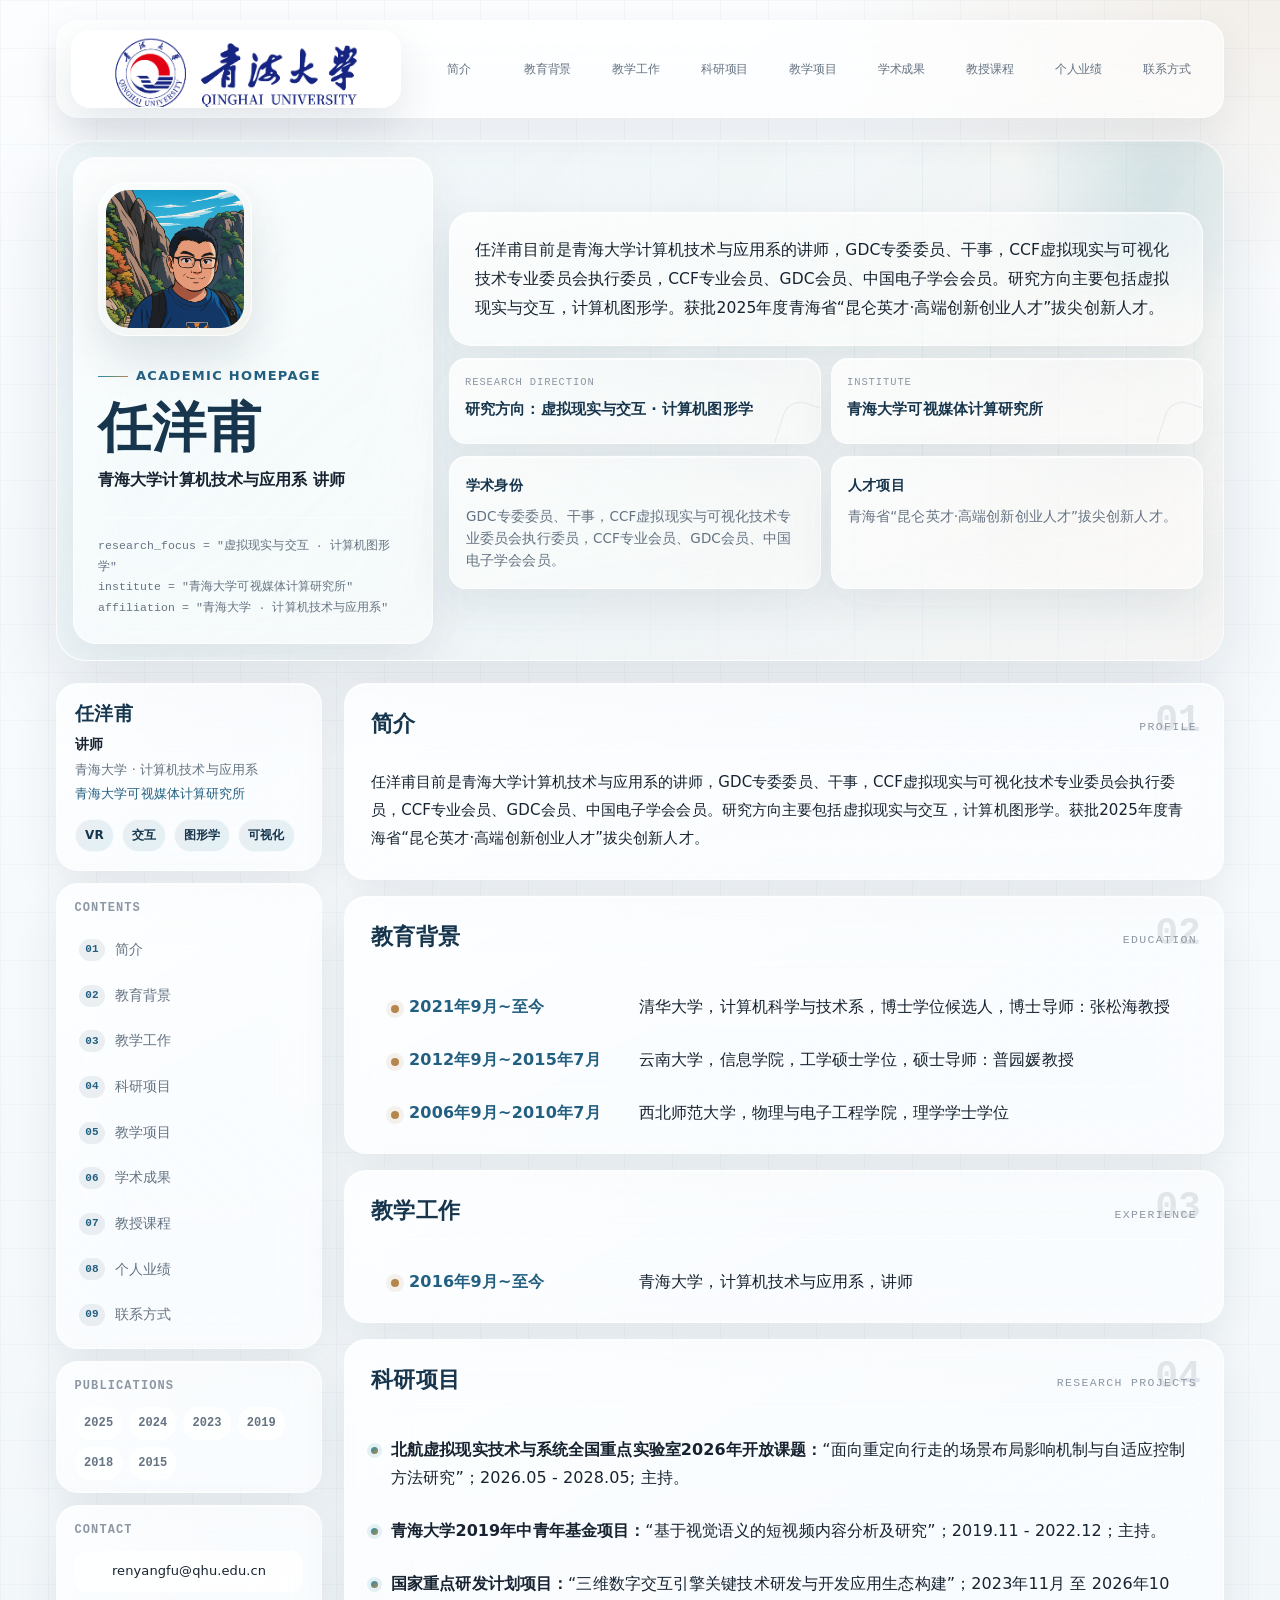
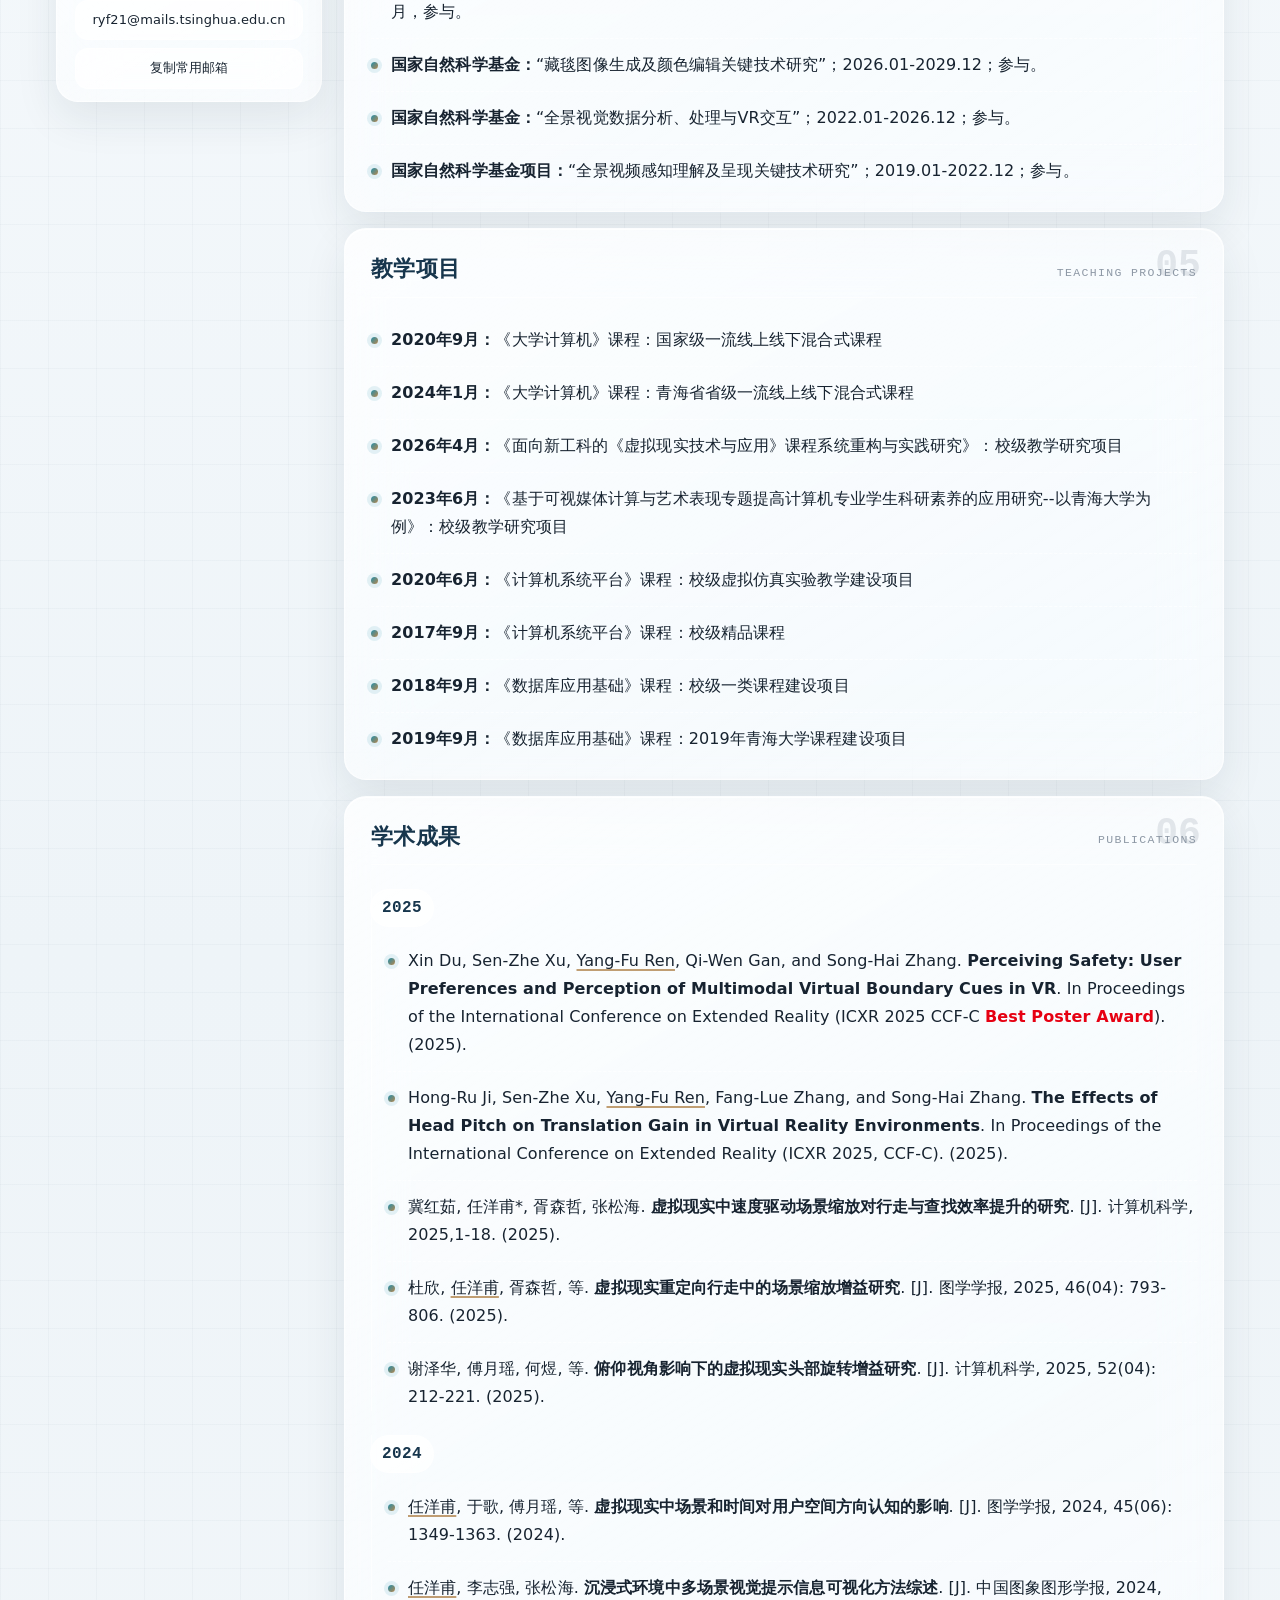
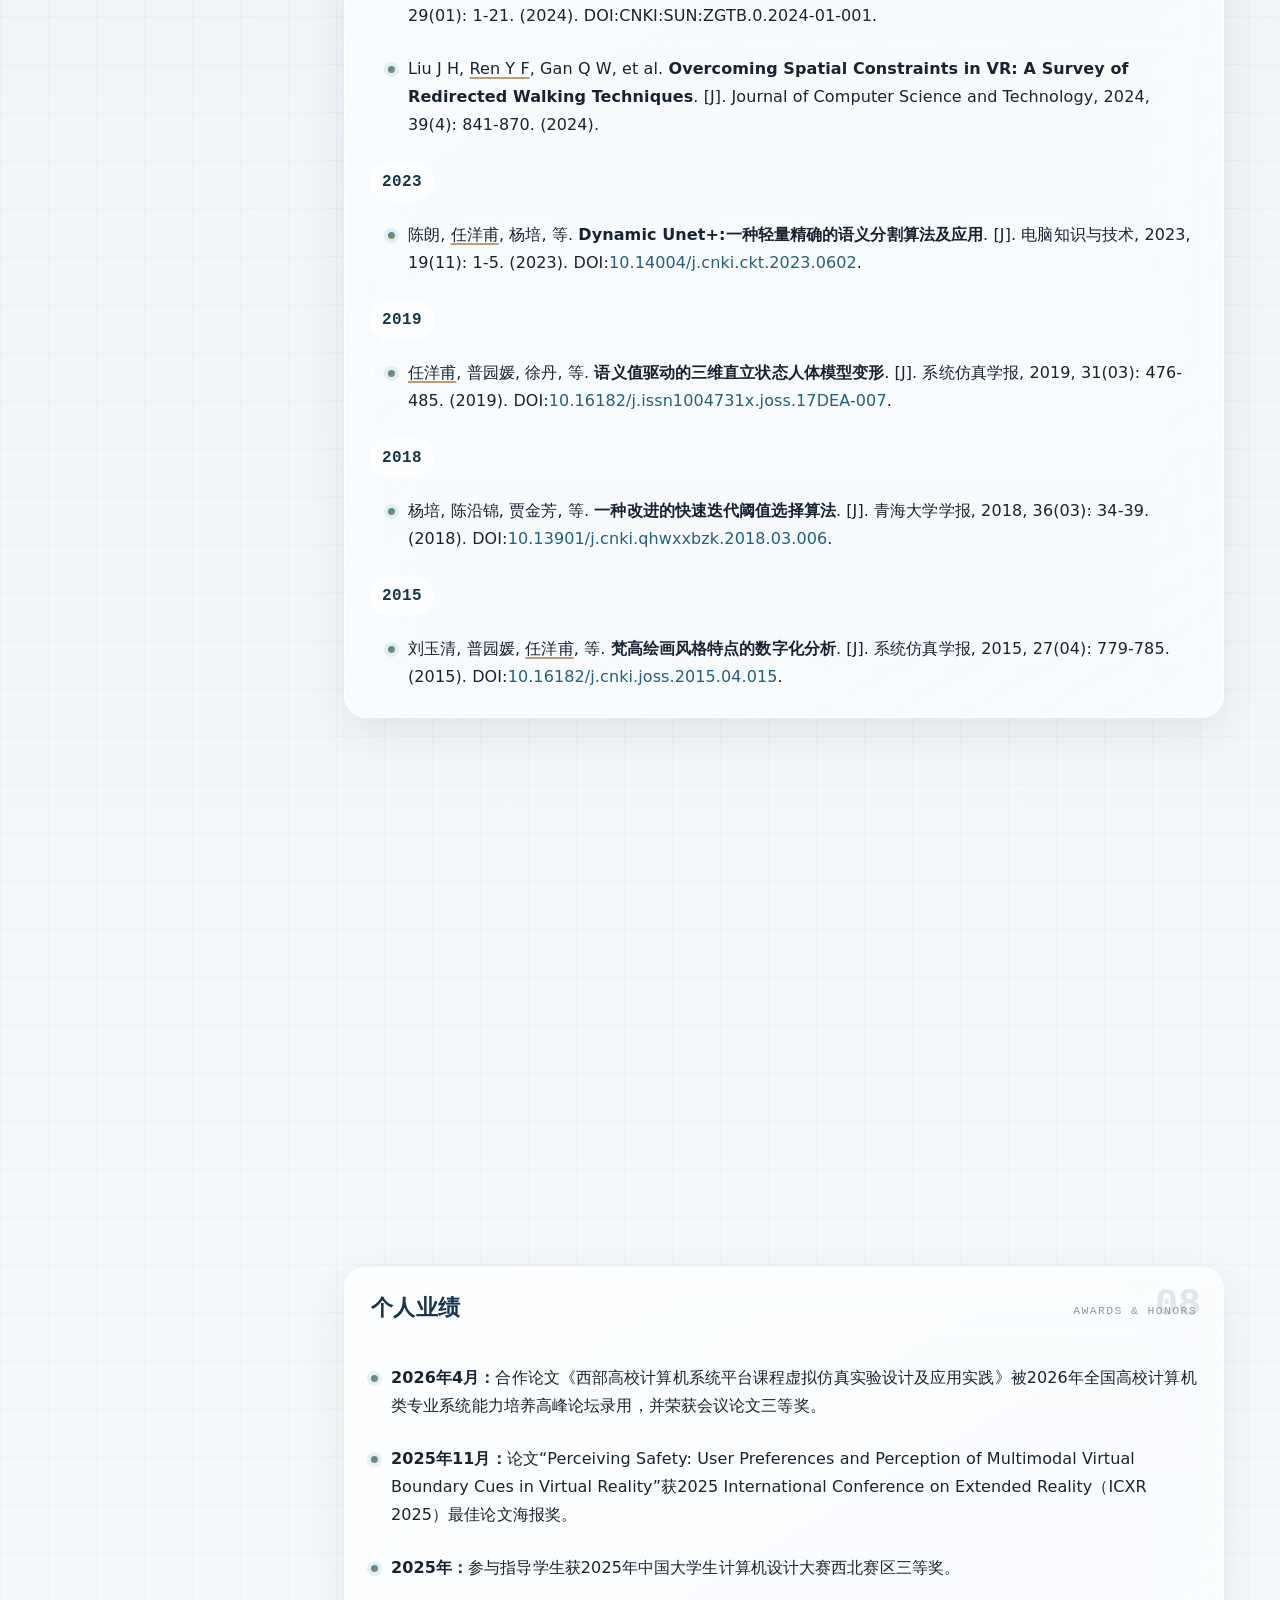
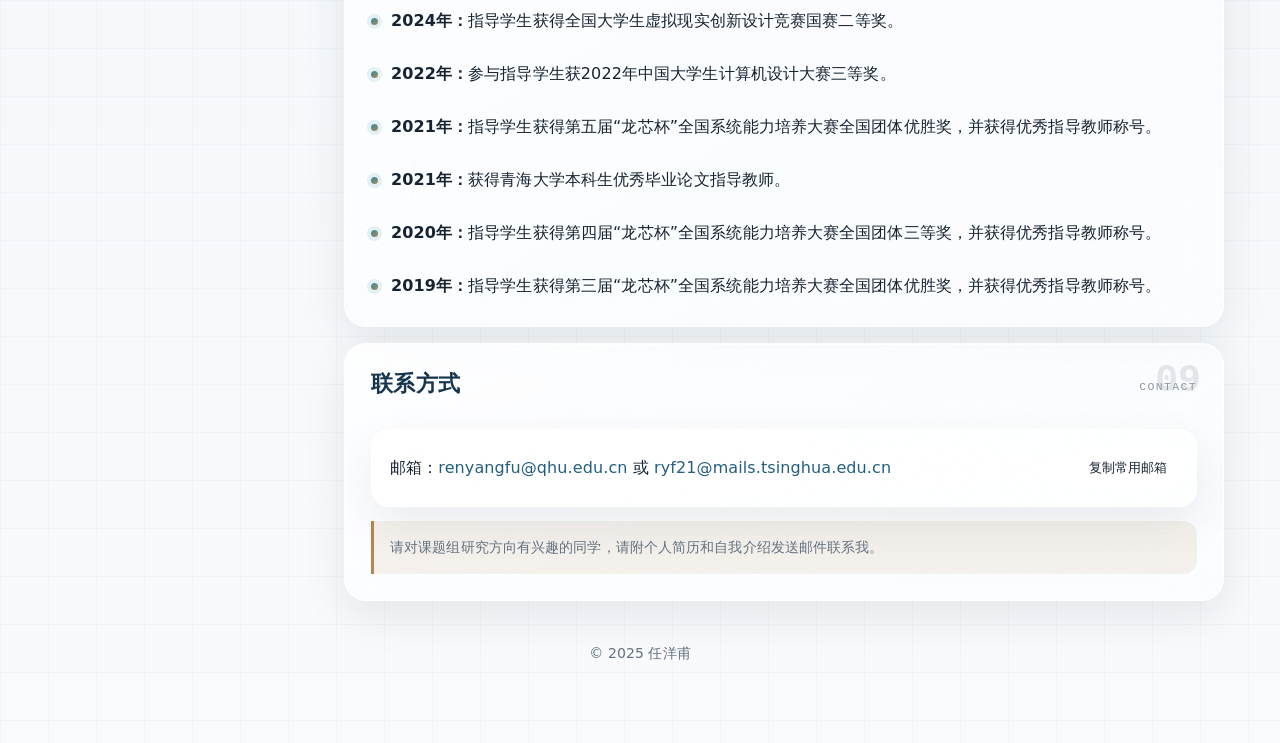
==== index.html @ 854ac1ce "Update index.html" ====
<!DOCTYPE html>
<html lang="zh-CN">
<head>
  <meta charset="UTF-8" />
  <meta name="viewport" content="width=device-width, initial-scale=1, viewport-fit=cover" />
  <title>任洋甫 - 个人主页</title>
  <meta name="description" content="任洋甫，青海大学计算机技术与应用系讲师。研究方向：虚拟现实、全景交互、视频图像处理。教育背景、教学经历、科研/教学项目、学术成果、课程与联系方式。" />
  <meta name="color-scheme" content="light dark" />
  <meta property="og:type" content="profile" />
  <meta property="og:title" content="任洋甫 - 个人主页" />
  <meta property="og:description" content="青海大学计算机技术与应用系 讲师；研究方向：虚拟现实、全景交互、视频图像处理。" />
  <meta property="og:locale" content="zh_CN" />
  <meta name="theme-color" content="#102f46" />

  <script type="application/ld+json">
  {
    "@context":"https://schema.org",
    "@type":"Person",
    "name":"任洋甫",
    "jobTitle":"讲师",
    "affiliation":{"@type":"CollegeOrUniversity","name":"青海大学","department":"计算机技术与应用系"},
    "worksFor":{"@type":"CollegeOrUniversity","name":"青海大学"},
    "email":["mailto:renyangfu@qhu.edu.cn","mailto:ryf21@mails.tsinghua.edu.cn"],
    "alumniOf":[
      {"@type":"CollegeOrUniversity","name":"清华大学"},
      {"@type":"CollegeOrUniversity","name":"云南大学"},
      {"@type":"CollegeOrUniversity","name":"西北师范大学"}
    ],
    "knowsAbout":["虚拟现实","全景交互","视频图像处理"]
  }
  </script>

  <style>
    :root {
      --bg: #f6f8fb;
      --bg-2: #eef3f7;
      --card: rgba(255, 255, 255, .58);
      --card-strong: rgba(255, 255, 255, .76);
      --glass-shine: rgba(255, 255, 255, .62);
      --glass-soft: rgba(255, 255, 255, .28);
      --ink: #15212c;
      --muted: #647180;
      --muted-2: #8a96a5;
      --line: rgba(255, 255, 255, .46);
      --line-strong: rgba(16, 47, 70, .24);
      --navy: #102f46;
      --blue: #235b80;
      --cyan: #2989a6;
      --gold: #a9793d;
      --navy-soft: rgba(16, 47, 70, .08);
      --cyan-soft: rgba(41, 137, 166, .12);
      --gold-soft: rgba(169, 121, 61, .14);
      --shadow: 0 24px 70px rgba(16, 47, 70, .10);
      --shadow-card: 0 14px 36px rgba(16, 47, 70, .08);
      --radius-xl: 32px;
      --radius-lg: 24px;
      --content-max: 1220px;
      --nav-h: 72px;
    }

    @media (prefers-color-scheme: dark) {
      :root {
        --bg: #090f15;
        --bg-2: #0d141b;
        --card: rgba(17, 25, 33, .54);
        --card-strong: rgba(17, 25, 33, .76);
        --glass-shine: rgba(255, 255, 255, .16);
        --glass-soft: rgba(255, 255, 255, .07);
        --ink: #edf3f8;
        --muted: #a8b4c1;
        --muted-2: #8492a0;
        --line: rgba(255, 255, 255, .16);
        --line-strong: rgba(237, 243, 248, .26);
        --navy: #a8c9df;
        --blue: #91bdd9;
        --cyan: #75c8dc;
        --gold: #d0a96f;
        --navy-soft: rgba(168, 201, 223, .10);
        --cyan-soft: rgba(117, 200, 220, .13);
        --gold-soft: rgba(208, 169, 111, .15);
        --shadow: 0 28px 80px rgba(0, 0, 0, .38);
        --shadow-card: 0 16px 42px rgba(0, 0, 0, .30);
      }
    }

    * { box-sizing: border-box; }
    html { scroll-behavior: smooth; }
    body {
      margin: 0;
      color: var(--ink);
      font: 16px/1.75 ui-sans-serif, system-ui, -apple-system, BlinkMacSystemFont, "Segoe UI", Roboto, "Helvetica Neue", Arial, "Noto Sans", "PingFang SC", "Hiragino Sans GB", "Microsoft YaHei", sans-serif;
      background:
        linear-gradient(rgba(16,47,70,.046) 1px, transparent 1px),
        linear-gradient(90deg, rgba(16,47,70,.046) 1px, transparent 1px),
        radial-gradient(780px 440px at 10% -8%, rgba(41,137,166,.15), transparent 62%),
        radial-gradient(760px 460px at 96% 2%, rgba(169,121,61,.13), transparent 58%),
        linear-gradient(180deg, #f9fbfd 0%, var(--bg) 42%, var(--bg-2) 100%);
      background-size: 36px 36px, 36px 36px, auto, auto, auto;
      letter-spacing: .1px;
    }
    @media (prefers-color-scheme: dark) {
      body {
        background:
          linear-gradient(rgba(237,243,248,.035) 1px, transparent 1px),
          linear-gradient(90deg, rgba(237,243,248,.035) 1px, transparent 1px),
          radial-gradient(780px 440px at 10% -8%, rgba(117,200,220,.12), transparent 62%),
          radial-gradient(760px 460px at 96% 2%, rgba(208,169,111,.10), transparent 58%),
          linear-gradient(180deg, #080d12 0%, var(--bg) 42%, var(--bg-2) 100%);
        background-size: 36px 36px, 36px 36px, auto, auto, auto;
      }
    }

    a { color: var(--blue); text-decoration: none; }
    a:hover { text-decoration: underline; text-underline-offset: 3px; }
    img { max-width: 100%; display: block; }
    .skip-link { position: absolute; left: -9999px; width: 1px; height: 1px; overflow: hidden; }
    .skip-link:focus { position: fixed; left: 16px; top: 16px; z-index: 999; width: auto; height: auto; padding: 8px 12px; border-radius: 10px; background: var(--navy); color: #fff; }

    .scroll-progress { position: fixed; left: 0; top: 0; z-index: 200; width: 100%; height: 3px; transform-origin: left center; transform: scaleX(0); background: linear-gradient(90deg, var(--cyan), var(--gold)); box-shadow: 0 0 18px rgba(41,137,166,.35); }
    .page-shell { width: min(var(--content-max), calc(100% - 40px)); margin: 0 auto; padding: 22px 0 64px; }
    .topbar { position: sticky; top: 12px; z-index: 90; margin-bottom: 26px; backdrop-filter: blur(18px) saturate(150%); -webkit-backdrop-filter: blur(18px) saturate(150%); }
    nav.primary { min-height: var(--nav-h); display: grid; grid-template-columns: auto 1fr; align-items: center; gap: 18px; padding: 12px 14px 12px 18px; border: 1px solid var(--line); border-radius: 21px; background: var(--card); box-shadow: var(--shadow-card); }
    .brand-mini { display: inline-flex; align-items: center; gap: 18px; min-width: 0; color: var(--navy); }
    .brand-logo-shell { width: 42px; height: 42px; display: inline-grid; place-items: center; padding: 5px; border: 1px solid var(--line); border-radius: 14px; background: linear-gradient(145deg, var(--glass-shine), var(--glass-soft)), var(--card-strong); box-shadow: inset 0 1px 0 var(--glass-shine), 0 10px 26px rgba(16,47,70,.08); flex: 0 0 auto; overflow: hidden; }
    .brand-logo { width: 100%; height: 100%; object-fit: contain; border-radius: 10px; }
    .brand-mini strong { display: block; font-size: 14px; line-height: 1.2; letter-spacing: .35px; white-space: nowrap; }
    .brand-mini span:last-child { display: block; color: var(--muted-2); font-size: 11px; letter-spacing: 1.15px; text-transform: uppercase; white-space: nowrap; }
    .nav-links { display: flex; flex-wrap: wrap; justify-content: flex-end; gap: 6px; }
    .nav-link { display: inline-flex; align-items: center; padding: 8px 11px; border-radius: 999px; color: var(--muted); font-size: 13.5px; line-height: 1; transition: transform .18s ease, background .18s ease, color .18s ease; }
    .nav-link:hover, .nav-link[aria-current="page"] { color: var(--navy); background: var(--navy-soft); text-decoration: none; transform: translateY(-1px); }

    .hero { position: relative; overflow: hidden; display: grid; grid-template-columns: minmax(300px, 390px) minmax(0, 1fr); gap: 20px; margin-bottom: 24px; padding: 18px; border: 1px solid var(--line); border-radius: var(--radius-xl); background: linear-gradient(135deg, rgba(255,255,255,.34), rgba(255,255,255,.12)), linear-gradient(120deg, rgba(41,137,166,.12), rgba(169,121,61,.08)); box-shadow: var(--shadow), inset 0 1px 0 var(--glass-shine); backdrop-filter: blur(24px) saturate(165%); -webkit-backdrop-filter: blur(24px) saturate(165%); isolation: isolate; }
    @media (prefers-color-scheme: dark) { .hero { background: linear-gradient(135deg, rgba(17,25,33,.88), rgba(17,25,33,.70)), linear-gradient(120deg, rgba(117,200,220,.08), rgba(208,169,111,.06)); } }
    .hero::before { content: ""; position: absolute; inset: 0; z-index: -2; background: linear-gradient(90deg, transparent 0 72%, rgba(41,137,166,.12) 72% 73%, transparent 73%), linear-gradient(0deg, transparent 0 76%, rgba(169,121,61,.11) 76% 77%, transparent 77%); background-size: 54px 54px; mask-image: radial-gradient(circle at 78% 34%, black, transparent 64%); }
    .hero::after { content: ""; position: absolute; right: -100px; top: -128px; z-index: -1; width: 360px; height: 360px; border-radius: 999px; background: radial-gradient(circle, rgba(41,137,166,.18), transparent 68%); }
    .identity-card { position: relative; display: grid; align-content: space-between; min-height: 430px; padding: 28px; border: 1px solid var(--line); border-radius: 25px; background: linear-gradient(145deg, var(--glass-shine), var(--glass-soft)), var(--card); box-shadow: inset 0 1px 0 var(--glass-shine), inset 0 -1px 0 rgba(255,255,255,.10), 0 24px 58px rgba(16,47,70,.10); backdrop-filter: blur(22px) saturate(170%); -webkit-backdrop-filter: blur(22px) saturate(170%); }
    .avatar-lockup { display: flex; align-items: center; gap: 16px; flex-wrap: wrap; margin-bottom: 24px; }
    .avatar-wrap { width: 142px; aspect-ratio: 1; padding: 7px; border: 1px solid var(--line); border-radius: 28px; background: linear-gradient(145deg, rgba(255,255,255,.72), rgba(255,255,255,.30)), linear-gradient(135deg, var(--cyan-soft), var(--gold-soft)); box-shadow: var(--shadow-card); }
    @media (prefers-color-scheme: dark) {
      .avatar-wrap { background: linear-gradient(145deg, rgba(255,255,255,.05), rgba(255,255,255,.02)), linear-gradient(135deg, var(--cyan-soft), var(--gold-soft)); }
    }
    .avatar { width: 100%; height: 100%; object-fit: cover; border-radius: 22px; border: 1px solid var(--line); background: linear-gradient(135deg, var(--navy-soft), var(--cyan-soft)); }
    .hero-kicker { display: inline-flex; align-items: center; gap: 8px; margin-bottom: 12px; color: var(--blue); font-size: 13px; font-weight: 750; letter-spacing: 1.3px; text-transform: uppercase; }
    .hero-kicker::before { content: ""; width: 30px; height: 1px; background: linear-gradient(90deg, var(--cyan), var(--gold)); }
    .identity-card h1 { margin: 0; color: var(--navy); font-size: clamp(40px, 5vw, 58px); line-height: 1.04; letter-spacing: .5px; }
    .identity-card .subtitle { margin: 12px 0 0; color: var(--ink); font-size: 17px; font-weight: 750; line-height: 1.6; }
    .identity-footer { margin-top: 28px; padding-top: 22px; border-top: 1px solid var(--line); color: var(--muted); font-family: ui-monospace, SFMono-Regular, Menlo, Monaco, Consolas, "Liberation Mono", monospace; font-size: 12px; line-height: 1.8; }
    .hero-main { display: grid; gap: 14px; align-content: center; padding: 8px 10px 8px 0; }
    .intro-card, .research-chip, .summary-card { border: 1px solid var(--line); background: linear-gradient(145deg, var(--glass-shine), var(--glass-soft)), var(--card); box-shadow: inset 0 1px 0 var(--glass-shine); backdrop-filter: blur(18px) saturate(165%); -webkit-backdrop-filter: blur(18px) saturate(165%); transition: transform .2s ease, border-color .2s ease, box-shadow .2s ease; }
    .intro-card { padding: 26px 28px; border-radius: 24px; }
    .intro-card:hover, .research-chip:hover, .summary-card:hover { transform: translateY(-2px); border-color: var(--line-strong); box-shadow: var(--shadow-card); }
    .intro-card .intro { max-width: 780px; margin: 0; color: var(--ink); font-size: 16px; line-height: 1.9; }
    .research-strip { display: grid; grid-template-columns: repeat(2, minmax(0, 1fr)); gap: 12px; }
    .research-chip { position: relative; overflow: hidden; min-height: 96px; padding: 16px; border-radius: 18px; }
    a.research-chip { color: inherit; text-decoration: none; }
    a.research-chip:hover strong { text-decoration: underline; text-underline-offset: 4px; }
    .research-chip::after { content: ""; position: absolute; right: -22px; bottom: -26px; width: 72px; height: 72px; border: 1px solid var(--line-strong); border-radius: 22px; transform: rotate(18deg); opacity: .55; transition: transform .25s ease; }
    .research-chip:hover::after { transform: rotate(32deg) scale(1.04); }
    .research-chip span { display: block; color: var(--muted-2); font-family: ui-monospace, SFMono-Regular, Menlo, Monaco, Consolas, "Liberation Mono", monospace; font-size: 11px; letter-spacing: 1px; text-transform: uppercase; }
    .research-chip strong { display: block; margin-top: 8px; color: var(--navy); font-size: 15px; line-height: 1.45; }
    .summary-grid { display: grid; grid-template-columns: 1.2fr .8fr; gap: 12px; }
    .summary-card { position: relative; overflow: hidden; padding: 18px; border-radius: 18px; }
    .summary-card h2 { margin: 0 0 8px; color: var(--navy); font-size: 15px; letter-spacing: .2px; }
    .summary-card p { margin: 0; color: var(--muted); font-size: 14px; line-height: 1.75; }

    .layout { display: grid; grid-template-columns: 286px minmax(0, 1fr); gap: 24px; align-items: start; }
    .side-panel { position: sticky; top: calc(var(--nav-h) + 36px); display: grid; gap: 14px; }
    .side-card { border: 1px solid var(--line); border-radius: var(--radius-lg); background: linear-gradient(145deg, var(--glass-shine), var(--glass-soft)), var(--card); box-shadow: var(--shadow-card), inset 0 1px 0 var(--glass-shine); overflow: hidden; backdrop-filter: blur(20px) saturate(165%); -webkit-backdrop-filter: blur(20px) saturate(165%); }
    .side-profile { padding: 20px; }
    .side-profile .name { margin: 0; color: var(--navy); font-size: 20px; line-height: 1.25; letter-spacing: .25px; }
    .side-profile .role { margin: 8px 0 0; color: var(--ink); font-size: 14px; font-weight: 700; line-height: 1.65; }
    .side-profile .affiliation { margin: 4px 0 0; color: var(--muted); font-size: 13px; line-height: 1.6; }
    .keyword-list { display: flex; flex-wrap: wrap; gap: 8px; margin-top: 14px; }
    .keyword { display: inline-flex; align-items: center; padding: 5px 9px; border: 1px solid var(--line); border-radius: 999px; background: linear-gradient(135deg, var(--navy-soft), var(--cyan-soft)); color: var(--navy); font-size: 12px; font-weight: 700; white-space: nowrap; }
    .side-section { padding: 16px 14px 14px; }
    .side-title { display: flex; align-items: center; justify-content: space-between; margin: 0 0 10px; padding: 0 6px; color: var(--muted-2); font-family: ui-monospace, SFMono-Regular, Menlo, Monaco, Consolas, "Liberation Mono", monospace; font-size: 12px; letter-spacing: 1.1px; text-transform: uppercase; }
    .side-nav { display: grid; gap: 6px; }
    .side-nav a { position: relative; display: grid; grid-template-columns: 28px 1fr; align-items: center; gap: 8px; padding: 9px 10px; border: 1px solid transparent; border-radius: 13px; color: var(--muted); font-size: 14px; transition: transform .18s ease, background .18s ease, color .18s ease, border-color .18s ease; }
    .side-nav a span:first-child { display: inline-grid; place-items: center; width: 26px; height: 22px; border-radius: 999px; background: var(--navy-soft); color: var(--blue); font-family: ui-monospace, SFMono-Regular, Menlo, Monaco, Consolas, "Liberation Mono", monospace; font-size: 11px; font-weight: 800; }
    .side-nav a:hover, .side-nav a[aria-current="page"] { color: var(--navy); background: var(--card-strong); border-color: var(--line); text-decoration: none; transform: translateX(2px); }
    .year-index { display: flex; flex-wrap: wrap; gap: 8px; padding: 0 6px; }
    .year-index a { display: inline-flex; align-items: center; justify-content: center; min-width: 48px; padding: 6px 9px; border: 1px solid var(--line); border-radius: 999px; background: var(--card-strong); color: var(--muted); font-family: ui-monospace, SFMono-Regular, Menlo, Monaco, Consolas, "Liberation Mono", monospace; font-size: 12px; font-weight: 750; transition: transform .18s ease, color .18s ease, border-color .18s ease; }
    .year-index a:hover { color: var(--navy); border-color: var(--line-strong); text-decoration: none; transform: translateY(-1px); }
    .email-actions { display: grid; gap: 8px; padding: 0 6px; }
    .email-actions a, .copy-email { display: inline-flex; align-items: center; justify-content: center; min-height: 38px; padding: 8px 10px; border: 1px solid var(--line); border-radius: 13px; background: var(--card-strong); color: var(--ink); font: inherit; font-size: 13px; cursor: pointer; transition: transform .18s ease, border-color .18s ease, background .18s ease; }
    .email-actions a:hover, .copy-email:hover { transform: translateY(-1px); border-color: var(--line-strong); background: linear-gradient(135deg, var(--navy-soft), var(--gold-soft)); text-decoration: none; }

    .content-stack { display: grid; gap: 18px; }
    section.panel { position: relative; overflow: hidden; scroll-margin-top: 104px; padding: 30px; border: 1px solid var(--line); border-radius: var(--radius-lg); background: linear-gradient(145deg, var(--glass-shine), var(--glass-soft)), var(--card); box-shadow: var(--shadow-card), inset 0 1px 0 var(--glass-shine); opacity: 0; transform: translateY(18px); transition: opacity .45s ease, transform .45s ease, border-color .22s ease; backdrop-filter: blur(20px) saturate(165%); -webkit-backdrop-filter: blur(20px) saturate(165%); }
    section.panel.is-visible { opacity: 1; transform: translateY(0); }
    section.panel:hover { border-color: var(--line-strong); }
    section.panel::before { content: attr(data-index); position: absolute; right: 26px; top: 20px; color: rgba(100,113,128,.20); font-family: ui-monospace, SFMono-Regular, Menlo, Monaco, Consolas, "Liberation Mono", monospace; font-size: 44px; font-weight: 800; line-height: 1; pointer-events: none; }
    .section-head { position: relative; display: grid; grid-template-columns: minmax(0, 1fr) auto; align-items: end; gap: 16px; margin-bottom: 18px; padding-bottom: 16px; border-bottom: 1px solid var(--line); }
    .section-head h2 { margin: 0; color: var(--navy); font-size: 24px; line-height: 1.25; letter-spacing: .3px; }
    .section-head .en { color: var(--muted-2); font-family: ui-monospace, SFMono-Regular, Menlo, Monaco, Consolas, "Liberation Mono", monospace; font-size: 12px; letter-spacing: 1.5px; text-transform: uppercase; white-space: nowrap; }
    .prose { color: var(--ink); font-size: 15.5px; line-height: 1.95; }
    ul.clean-list, .pub-list { list-style: none; margin: 0; padding: 0; }
    ul.clean-list li, .pub-list li { position: relative; margin: 0; padding: 14px 0 14px 22px; border-bottom: 1px dashed var(--line); transition: background .18s ease, padding-left .18s ease; }
    ul.clean-list li:hover, .pub-list li:hover { padding-left: 26px; background: linear-gradient(90deg, var(--navy-soft), transparent 70%); }
    ul.clean-list li:last-child, .pub-list li:last-child { border-bottom: 0; padding-bottom: 0; }
    ul.clean-list li::before, .pub-list li::before { content: ""; position: absolute; left: 0; top: 25px; width: 8px; height: 8px; border-radius: 999px; background: linear-gradient(135deg, var(--cyan), var(--gold)); box-shadow: 0 0 0 5px var(--cyan-soft); }
    .timeline li { display: grid; grid-template-columns: minmax(180px, 230px) 1fr; gap: 18px; padding-left: 0; }
    .timeline li:hover { padding-left: 0; }
    .timeline li::before { display: none; }
    .timeline .when { position: relative; padding-left: 18px; color: var(--blue); font-weight: 800; letter-spacing: .2px; white-space: nowrap; }
    .timeline .when::before { content: ""; position: absolute; left: 0; top: .72em; width: 8px; height: 8px; border-radius: 999px; background: var(--gold); box-shadow: 0 0 0 5px var(--gold-soft); }
    .timeline .what { min-width: 0; color: var(--ink); }
    .year-block { position: relative; margin-top: 28px; padding-left: 18px; border-left: 1px solid var(--line); scroll-margin-top: 104px; }
    .year-block:first-of-type { margin-top: 4px; }
    .year-title { display: inline-flex; align-items: center; gap: 10px; margin: 0 0 8px -18px; padding: 5px 12px; border: 1px solid var(--line); border-radius: 999px; background: var(--card-strong); color: var(--navy); font-family: ui-monospace, SFMono-Regular, Menlo, Monaco, Consolas, "Liberation Mono", monospace; font-size: 17px; font-weight: 800; letter-spacing: .4px; }
    .authors, .publication-info, .year, .doi, .venue { display: inline; }
    .title-inline { font-weight: 800; color: var(--ink); }
    .self { text-decoration: underline; text-decoration-color: rgba(169,121,61,.72); text-decoration-thickness: 2px; text-underline-offset: 3px; }
    .doi a { word-break: break-all; }
    .badge-line { display: flex; flex-wrap: wrap; gap: 10px; margin-top: 2px; margin-bottom: 10px; }
    .soft-badge { display: inline-flex; align-items: center; padding: 7px 11px; border: 1px solid var(--line); border-radius: 999px; background: linear-gradient(135deg, var(--navy-soft), var(--gold-soft)); color: var(--ink); font-size: 13px; white-space: nowrap; transition: transform .18s ease, border-color .18s ease; }
    .soft-badge:hover { transform: translateY(-1px); border-color: var(--line-strong); }
    address { color: var(--ink); font-style: normal; line-height: 1.9; }
    .contact-box { display: grid; grid-template-columns: minmax(0, 1fr) auto; gap: 18px; align-items: center; padding: 18px; border: 1px solid var(--line); border-radius: 18px; background: var(--card-strong); }
    .contact-note { margin-top: 14px; padding: 14px 16px; border-left: 3px solid var(--gold); border-radius: 0 14px 14px 0; background: var(--gold-soft); color: var(--muted); font-size: 14px; }
    footer { padding-top: 26px; text-align: center; color: var(--muted); font-size: 14px; }
    .to-top { position: fixed; right: 22px; bottom: 22px; z-index: 70; width: 46px; height: 46px; display: inline-grid; place-items: center; border: 1px solid var(--line); border-radius: 999px; background: var(--card); color: var(--navy); box-shadow: var(--shadow-card); opacity: 0; pointer-events: none; transition: opacity .2s ease, transform .2s ease; backdrop-filter: blur(12px); -webkit-backdrop-filter: blur(12px); }
    .to-top.show { opacity: 1; pointer-events: auto; }
    .to-top:hover { transform: translateY(-2px); text-decoration: none; }
    .toast { position: fixed; left: 50%; bottom: 26px; z-index: 120; transform: translate(-50%, 18px); padding: 9px 13px; border: 1px solid var(--line); border-radius: 999px; background: var(--card); color: var(--ink); box-shadow: var(--shadow-card); opacity: 0; pointer-events: none; transition: opacity .2s ease, transform .2s ease; font-size: 13px; }
    .toast.show { opacity: 1; transform: translate(-50%, 0); }

    @media (max-width: 1120px) {
      .hero { grid-template-columns: 1fr; }
      .identity-card { min-height: auto; grid-template-columns: auto 1fr; align-items: center; gap: 22px; }
      .identity-footer { grid-column: 1 / -1; }
      .avatar-lockup { margin-bottom: 0; }
      .hero-main { padding: 0 4px 8px; }
      .layout { grid-template-columns: 1fr; }
      .side-panel { position: static; }
      .side-nav { grid-template-columns: repeat(3, minmax(0, 1fr)); }
    }
    @media (max-width: 840px) {
      .page-shell { width: min(100% - 28px, var(--content-max)); padding-top: 14px; }
      .topbar { top: 8px; }
      nav.primary { grid-template-columns: 1fr; gap: 12px; }
      .nav-links { justify-content: flex-start; }
      .hero { padding: 14px; }
      .identity-card { grid-template-columns: 1fr; padding: 22px; }
      .avatar-wrap { width: 118px; }
      .research-strip, .summary-grid, .side-nav { grid-template-columns: 1fr; }
      section.panel { padding: 24px 20px; }
      .section-head { grid-template-columns: 1fr; gap: 6px; }
      .timeline li { grid-template-columns: 1fr; gap: 6px; }
      .timeline .when { white-space: normal; }
      .contact-box { grid-template-columns: 1fr; }
    }
    @media (max-width: 560px) {
      body { font-size: 15px; }
      .nav-link { font-size: 13px; padding: 8px 10px; }
      .identity-card h1 { font-size: 36px; }
      .identity-card .subtitle { font-size: 16px; }
      .intro-card { padding: 20px; }
      .section-head h2 { font-size: 21px; }
      section.panel::before { display: none; }
    }
    @media (prefers-reduced-motion: reduce) {
      html { scroll-behavior: auto; }
      * { transition: none !important; animation: none !important; }
      section.panel { opacity: 1; transform: none; }
    }
  

    /* 精修层：高端玻璃质感、克制配色、模块比例优化 */
    :root {
      --bg: #eef4f8;
      --bg-2: #f8fafc;
      --card: rgba(255, 255, 255, .48);
      --card-strong: rgba(255, 255, 255, .72);
      --glass-shine: rgba(255, 255, 255, .84);
      --glass-soft: rgba(255, 255, 255, .18);
      --ink: #172330;
      --muted: #657382;
      --muted-2: #8d98a5;
      --line: rgba(255, 255, 255, .62);
      --line-strong: rgba(18, 43, 62, .18);
      --navy: #17364d;
      --blue: #235f80;
      --cyan: #238eaa;
      --gold: #b5864d;
      --navy-soft: rgba(23, 54, 77, .075);
      --cyan-soft: rgba(35, 142, 170, .115);
      --gold-soft: rgba(181, 134, 77, .105);
      --shadow: 0 26px 78px rgba(19, 45, 63, .12);
      --shadow-card: 0 16px 44px rgba(19, 45, 63, .085);
      --content-max: 1168px;
      --nav-h: 104px;
    }

    @media (prefers-color-scheme: dark) {
      :root {
        --bg: #081017;
        --bg-2: #0b141c;
        --card: rgba(18, 27, 36, .50);
        --card-strong: rgba(22, 33, 43, .72);
        --glass-shine: rgba(255, 255, 255, .18);
        --glass-soft: rgba(255, 255, 255, .055);
        --line: rgba(255, 255, 255, .15);
        --line-strong: rgba(255, 255, 255, .25);
        --shadow: 0 30px 86px rgba(0, 0, 0, .42);
        --shadow-card: 0 18px 50px rgba(0, 0, 0, .30);
      }
    }

    body {
      background:
        linear-gradient(rgba(23,54,77,.028) 1px, transparent 1px),
        linear-gradient(90deg, rgba(23,54,77,.026) 1px, transparent 1px),
        radial-gradient(820px 500px at 8% -10%, rgba(35,142,170,.16), transparent 62%),
        radial-gradient(760px 480px at 98% 0%, rgba(181,134,77,.12), transparent 60%),
        radial-gradient(720px 460px at 56% 108%, rgba(23,54,77,.09), transparent 62%),
        linear-gradient(180deg, #fbfdff 0%, var(--bg) 46%, var(--bg-2) 100%);
      background-size: 48px 48px, 48px 48px, auto, auto, auto, auto;
    }

    .page-shell { padding-top: 20px; }
    .topbar { top: 10px; margin-bottom: 22px; }
    nav.primary {
      min-height: var(--nav-h);
      padding: 12px 16px 12px 18px;
      border-color: var(--line);
      border-radius: 22px;
      background: linear-gradient(145deg, rgba(255,255,255,.55), rgba(255,255,255,.22)), var(--card);
      box-shadow: 0 14px 40px rgba(19,45,63,.075), inset 0 1px 0 rgba(255,255,255,.78);
      backdrop-filter: blur(28px) saturate(178%);
      -webkit-backdrop-filter: blur(28px) saturate(178%);
    }
    .brand-logo-shell {
      width: 88px;
      height: 88px;
      padding: 9px;
      border-radius: 26px;
      background: linear-gradient(145deg, rgba(255,255,255,.88), rgba(255,255,255,.30)), var(--card-strong);
      box-shadow: 0 18px 46px rgba(19,45,63,.11), inset 0 1px 0 rgba(255,255,255,.86);
    }
    .brand-logo { border-radius: 18px; }
    .brand-mini strong { font-size: 15px; letter-spacing: .18px; }
    .brand-mini span:last-child { font-size: 11px; letter-spacing: 1px; }
    .nav-link { padding: 8px 11px; font-size: 13px; }

    .hero {
      grid-template-columns: minmax(292px, 360px) minmax(0, 1fr);
      gap: 16px;
      padding: 16px;
      margin-bottom: 22px;
      border-radius: 30px;
      background:
        linear-gradient(135deg, rgba(255,255,255,.44), rgba(255,255,255,.16)),
        linear-gradient(120deg, rgba(35,142,170,.10), rgba(181,134,77,.075));
      box-shadow: var(--shadow), inset 0 1px 0 rgba(255,255,255,.80), inset 0 -1px 0 rgba(255,255,255,.16);
      backdrop-filter: blur(30px) saturate(180%);
      -webkit-backdrop-filter: blur(30px) saturate(180%);
    }
    .hero::before { opacity: .68; background-size: 68px 68px; }
    .hero::after { width: 300px; height: 300px; right: -86px; top: -110px; opacity: .84; }

    .identity-card {
      min-height: 398px;
      padding: 24px;
      border-radius: 23px;
      background: linear-gradient(150deg, rgba(255,255,255,.72), rgba(255,255,255,.24) 48%, rgba(255,255,255,.16)), var(--card);
      box-shadow: 0 20px 54px rgba(19,45,63,.09), inset 0 1px 0 rgba(255,255,255,.82), inset 0 0 0 1px rgba(255,255,255,.16);
      backdrop-filter: blur(30px) saturate(176%);
      -webkit-backdrop-filter: blur(30px) saturate(176%);
    }
    .avatar-lockup { margin-bottom: 22px; }
    .avatar-wrap {
      width: 154px;
      padding: 6px;
      border-radius: 30px;
      background: linear-gradient(145deg, rgba(255,255,255,.88), rgba(255,255,255,.26)), linear-gradient(135deg, var(--cyan-soft), var(--gold-soft));
      box-shadow: 0 20px 48px rgba(19,45,63,.13), inset 0 1px 0 rgba(255,255,255,.86);
    }
    .avatar { border-radius: 24px; }
    .identity-card h1 { font-size: clamp(39px, 4.7vw, 54px); letter-spacing: .25px; }
    .identity-card .subtitle { font-size: 16px; line-height: 1.55; }
    .identity-footer { margin-top: 24px; padding-top: 18px; font-size: 11.5px; }

    .hero-main { gap: 12px; padding: 4px 4px 4px 0; }
    .intro-card,
    .research-chip,
    .summary-card,
    .side-card,
    section.panel,
    .contact-box,
    .to-top,
    .toast {
      background: linear-gradient(150deg, rgba(255,255,255,.66), rgba(255,255,255,.22) 52%, rgba(255,255,255,.13)), var(--card);
      border-color: var(--line);
      box-shadow: var(--shadow-card), inset 0 1px 0 rgba(255,255,255,.78), inset 0 0 0 1px rgba(255,255,255,.12);
      backdrop-filter: blur(28px) saturate(176%);
      -webkit-backdrop-filter: blur(28px) saturate(176%);
    }
    .intro-card { padding: 23px 25px; border-radius: 22px; }
    .intro-card .intro { font-size: 15.5px; line-height: 1.86; }
    .research-strip { gap: 10px; }
    .research-chip { min-height: 86px; padding: 14px 15px; border-radius: 17px; }
    .research-chip::after { width: 58px; height: 58px; right: -18px; bottom: -22px; border-radius: 18px; opacity: .42; }
    .research-chip span { font-size: 10.5px; letter-spacing: .9px; }
    .research-chip strong { margin-top: 7px; font-size: 14.5px; line-height: 1.38; }
    .summary-grid { grid-template-columns: 1fr 1fr; gap: 10px; }
    .summary-card { min-height: 106px; padding: 16px; border-radius: 17px; }
    .summary-card h2 { font-size: 14px; margin-bottom: 7px; }
    .summary-card p { font-size: 13.5px; line-height: 1.65; }

    .layout { grid-template-columns: 266px minmax(0, 1fr); gap: 22px; }
    .side-panel { gap: 12px; }
    .side-card { border-radius: 22px; }
    .side-profile { padding: 18px; }
    .side-profile .name { font-size: 19px; }
    .side-profile .role { font-size: 13.5px; }
    .side-section { padding: 14px 12px 12px; }
    .side-nav { gap: 4px; }
    .side-nav a { padding: 8px 9px; font-size: 13.5px; border-radius: 12px; }
    .year-index { gap: 7px; }
    .year-index a { min-width: 44px; padding: 5px 8px; }

    .content-stack { gap: 16px; }
    section.panel {
      padding: 26px;
      border-radius: 22px;
      transition: opacity .45s ease, transform .45s ease, border-color .22s ease, box-shadow .22s ease;
    }
    section.panel:hover {
      border-color: var(--line-strong);
      box-shadow: 0 22px 62px rgba(19,45,63,.13), inset 0 1px 0 rgba(255,255,255,.82);
    }
    section.panel::before { right: 22px; top: 18px; font-size: 38px; color: rgba(101,115,130,.16); }
    .section-head { margin-bottom: 16px; padding-bottom: 14px; }
    .section-head h2 { font-size: 22px; }
    .section-head .en { font-size: 11.5px; letter-spacing: 1.35px; }
    .prose { font-size: 15px; line-height: 1.88; }
    ul.clean-list li, .pub-list li { padding: 12px 0 12px 20px; }
    ul.clean-list li:hover, .pub-list li:hover { padding-left: 24px; }
    ul.clean-list li::before, .pub-list li::before { top: 23px; width: 7px; height: 7px; box-shadow: 0 0 0 4px var(--cyan-soft); }
    .year-block { margin-top: 24px; padding-left: 16px; }
    .year-title { font-size: 16px; padding: 4px 11px; }
    .soft-badge { padding: 6px 10px; font-size: 12.5px; }

    @media (prefers-color-scheme: dark) {
      body {
        background:
          linear-gradient(rgba(237,243,248,.026) 1px, transparent 1px),
          linear-gradient(90deg, rgba(237,243,248,.024) 1px, transparent 1px),
          radial-gradient(820px 500px at 8% -10%, rgba(117,200,220,.115), transparent 62%),
          radial-gradient(760px 480px at 98% 0%, rgba(208,169,111,.09), transparent 60%),
          linear-gradient(180deg, #070c11 0%, var(--bg) 46%, var(--bg-2) 100%);
        background-size: 48px 48px, 48px 48px, auto, auto, auto;
      }
      nav.primary,
      .identity-card,
      .intro-card,
      .research-chip,
      .summary-card,
      .side-card,
      section.panel,
      .contact-box,
      .to-top,
      .toast {
        background: linear-gradient(150deg, rgba(255,255,255,.12), rgba(255,255,255,.045) 52%, rgba(255,255,255,.025)), var(--card);
        box-shadow: var(--shadow-card), inset 0 1px 0 rgba(255,255,255,.14), inset 0 0 0 1px rgba(255,255,255,.035);
      }
    }

    @media (max-width: 1120px) {
      .hero { grid-template-columns: 1fr; }
      .avatar-wrap { width: 142px; }
      .layout { grid-template-columns: 1fr; }
    }
    @media (max-width: 840px) {
      .page-shell { width: min(100% - 28px, var(--content-max)); }
      .hero { padding: 12px; }
      .identity-card { padding: 21px; }
      .avatar-wrap { width: 124px; }
      .brand-logo-shell { width: 78px; height: 78px; padding: 8px; border-radius: 23px; }
      .brand-logo { border-radius: 16px; }
      .summary-grid { grid-template-columns: 1fr; }
      section.panel { padding: 23px 20px; }
    }
    @media (max-width: 560px) {
      :root { --nav-h: 64px; }
      .page-shell { width: calc(100% - 22px); }
      .brand-logo-shell { width: 68px; height: 68px; padding: 7px; border-radius: 21px; }
      .brand-logo { border-radius: 15px; }
      .avatar-wrap { width: 116px; border-radius: 24px; }
      .avatar { border-radius: 19px; }
      .identity-card h1 { font-size: 34px; }
      .intro-card { padding: 19px; }
      section.panel { padding: 21px 18px; }
    }
  

    /* 标题行优化：完整显示长条形 QHU.png + 9 个导航项均匀铺开 */
    :root {
      --qhu-logo-zoom: 2.55;
      --qhu-logo-x: 50%;
      --qhu-logo-y: 46%;
    }
    nav.primary {
      grid-template-columns: 330px minmax(0, 1fr);
      column-gap: 16px;
      align-items: center;
      padding: 9px 14px;
      min-height: 94px;
    }
    .brand-mini {
      gap: 0;
      min-width: 0;
      max-width: none;
      width: 330px;
      flex: 0 0 330px;
    }
    .brand-logo-shell {
      width: 100%;
      height: 78px;
      padding: 0 4px;
      border-radius: 20px;
      overflow: hidden;
      display: grid;
      place-items: center;
      background: linear-gradient(145deg, rgba(255,255,255,.92), rgba(255,255,255,.48)), var(--card-strong);
      box-shadow: 0 18px 46px rgba(19,45,63,.11), inset 0 1px 0 rgba(255,255,255,.88);
    }
    .brand-logo {
      width: 100% !important;
      height: 100% !important;
      max-width: none !important;
      object-fit: contain !important;
      object-position: center !important;
      border-radius: 0 !important;
      transform: scale(var(--qhu-logo-zoom)) !important;
      transform-origin: var(--qhu-logo-x) var(--qhu-logo-y) !important;
      will-change: transform;
    }
    .nav-links {
      width: 100%;
      display: grid;
      grid-template-columns: repeat(9, minmax(0, 1fr));
      gap: 4px;
      justify-content: stretch;
      align-items: center;
    }
    .nav-link {
      justify-content: center;
      text-align: center;
      min-height: 34px;
      padding: 7px 4px;
      border-radius: 999px;
      white-space: nowrap;
      font-size: 12.4px;
      line-height: 1;
      letter-spacing: -.18px;
    }

    @media (max-width: 1180px) {
      :root { --qhu-logo-zoom: 2.35; }
      nav.primary {
        grid-template-columns: 295px minmax(0, 1fr);
        column-gap: 12px;
      }
      .brand-mini {
        width: 295px;
        flex-basis: 295px;
      }
      .brand-logo-shell { height: 74px; }
      .nav-links { gap: 3px; }
      .nav-link { font-size: 11.8px; padding-inline: 3px; }
    }

    @media (max-width: 980px) {
      :root { --qhu-logo-zoom: 2.45; }
      nav.primary {
        grid-template-columns: 1fr;
        row-gap: 12px;
        min-height: auto;
      }
      .brand-mini {
        width: 340px;
        max-width: min(340px, 100%);
        flex-basis: auto;
        justify-content: flex-start;
      }
      .brand-logo-shell { height: 80px; }
      .nav-links {
        grid-template-columns: repeat(5, minmax(0, 1fr));
        gap: 7px;
      }
      .nav-link {
        font-size: 13px;
        min-height: 36px;
        padding-inline: 8px;
      }
    }

    @media (max-width: 560px) {
      :root { --qhu-logo-zoom: 2.25; }
      .brand-mini {
        width: 285px;
        max-width: 100%;
      }
      .brand-logo-shell {
        height: 68px;
        border-radius: 17px;
      }
      .nav-links {
        grid-template-columns: repeat(3, minmax(0, 1fr));
        gap: 6px;
      }
      .nav-link {
        min-height: 34px;
        font-size: 12.5px;
        padding-inline: 6px;
      }
    }
  </style>
</head>
<body id="top">
  <div class="scroll-progress" id="scrollProgress" aria-hidden="true"></div>
  <a class="skip-link" href="#main">跳到主要内容</a>

  <div class="page-shell">
    <div class="topbar">
      <nav class="primary" role="navigation" aria-label="主导航">
        <div class="brand-mini">
          <span class="brand-logo-shell"><img class="brand-logo" src="QHU.png" alt="青海大学校名校徽" /></span>
        </div>
        <div class="nav-links" id="topNav"></div>
      </nav>
    </div>

    <header class="hero" role="banner" id="hero"></header>

    <div class="layout">
      <aside class="side-panel" aria-label="页面索引与联系信息" id="sidePanel"></aside>
      <main id="main" class="content-stack" role="main"></main>
    </div>

    <footer role="contentinfo"><p id="footerText"></p></footer>
  </div>

  <a href="#top" class="to-top" id="toTopBtn" aria-label="回到顶部">↑</a>
  <div class="toast" id="toast" role="status" aria-live="polite">邮箱已复制</div>

  <script>
    /*
      ============================================================
      内容更新区：以后主要只改下面这个 SITE_DATA
      ============================================================

      常见更新方式：
      1. 新增论文：在 publications 数组最前面复制一个 { ... }，修改 year/authorsHtml/title/venue 即可。
      2. 新增科研项目：在 researchProjects 数组中新增一行对象。
      3. 新增课程：在 courses 数组中新增一个字符串。
      4. 新增获奖/指导：在 awards 数组中新增一个 { year, text }。
      5. 修改邮箱：只改 profile.emails。
      6. 页面结构和样式不用动，系统会自动渲染导航、左侧目录、论文年份索引和主体内容。

      注意：
      - 普通文字直接写字符串。
      - 论文作者需要高亮本人时，可以使用 <span class="self">任洋甫</span>。
      - DOI 有链接时使用 doiUrl；没有链接时只填 doiText。
    */
    const SITE_DATA = {
      profile: {
        name: "任洋甫",
        title: "青海大学计算机技术与应用系 讲师",
        role: "讲师",
        affiliation: "青海大学 · 计算机技术与应用系",
        avatar: "me.png",
        universityLogo: "QHU.png",
        institute: { name: "青海大学可视媒体计算研究所", url: "https://qhucvm.github.io/" },
        intro: "任洋甫目前是青海大学计算机技术与应用系的讲师，GDC专委委员、干事，CCF虚拟现实与可视化技术专业委员会执行委员，CCF专业会员、GDC会员、中国电子学会会员。研究方向主要包括虚拟现实与交互，计算机图形学。获批2025年度青海省“昆仑英才·高端创新创业人才”拔尖创新人才。",
        researchFocus: ["虚拟现实与交互", "计算机图形学"],
        keywords: ["VR", "交互", "图形学", "可视化"],
        academicIdentity: "GDC专委委员、干事，CCF虚拟现实与可视化技术专业委员会执行委员，CCF专业会员、GDC会员、中国电子学会会员。",
        talent: "青海省“昆仑英才·高端创新创业人才”拔尖创新人才。",
        emails: ["renyangfu@qhu.edu.cn", "ryf21@mails.tsinghua.edu.cn"],
        contactNote: "请对课题组研究方向有兴趣的同学，请附个人简历和自我介绍发送邮件联系我。",
        footer: "© 2025 任洋甫"
      },

      sections: [
        { id: "bio", number: "01", title: "简介", en: "Profile" },
        { id: "education", number: "02", title: "教育背景", en: "Education" },
        { id: "experience", number: "03", title: "教学工作", en: "Experience" },
        { id: "projects", number: "04", title: "科研项目", en: "Research Projects" },
        { id: "teaching_projects", number: "05", title: "教学项目", en: "Teaching Projects" },
        { id: "publications", number: "06", title: "学术成果", en: "Publications" },
        { id: "courses", number: "07", title: "教授课程", en: "Courses" },
        { id: "awards", number: "08", title: "个人业绩", en: "Awards & Honors" },
        { id: "contact", number: "09", title: "联系方式", en: "Contact" }
      ],

      education: [
        { when: "2021年9月~至今", what: "清华大学，计算机科学与技术系，博士学位候选人，博士导师：张松海教授" },
        { when: "2012年9月~2015年7月", what: "云南大学，信息学院，工学硕士学位，硕士导师：普园媛教授" },
        { when: "2006年9月~2010年7月", what: "西北师范大学，物理与电子工程学院，理学学士学位" }
      ],

      experience: [
        { when: "2016年9月~至今", what: "青海大学，计算机技术与应用系，讲师" }
      ],

      researchProjects: [
        { label: "北航虚拟现实技术与系统全国重点实验室2026年开放课题", text: "“面向重定向行走的场景布局影响机制与自适应控制方法研究”；2026.05 - 2028.05; 主持。" },
        { label: "青海大学2019年中青年基金项目", text: "“基于视觉语义的短视频内容分析及研究”；2019.11 - 2022.12；主持。" },
        { label: "国家重点研发计划项目", text: "“三维数字交互引擎关键技术研发与开发应用生态构建”；2023年11月 至 2026年10月，参与。" },
        { label: "国家自然科学基金", text: "“藏毯图像生成及颜色编辑关键技术研究”；2026.01-2029.12；参与。" },
        { label: "国家自然科学基金", text: "“全景视觉数据分析、处理与VR交互”；2022.01-2026.12；参与。" },
        { label: "国家自然科学基金项目", text: "“全景视频感知理解及呈现关键技术研究”；2019.01-2022.12；参与。" }
      ],

      teachingProjects: [
        { date: "2020年9月", text: "《大学计算机》课程：国家级一流线上线下混合式课程" },
        { date: "2024年1月", text: "《大学计算机》课程：青海省省级一流线上线下混合式课程" },
        { date: "2026年4月", text: "《面向新工科的《虚拟现实技术与应用》课程系统重构与实践研究》：校级教学研究项目" },
        { date: "2023年6月", text: "《基于可视媒体计算与艺术表现专题提高计算机专业学生科研素养的应用研究--以青海大学为例》：校级教学研究项目" },
        { date: "2020年6月", text: "《计算机系统平台》课程：校级虚拟仿真实验教学建设项目" },
        { date: "2017年9月", text: "《计算机系统平台》课程：校级精品课程" },
        { date: "2018年9月", text: "《数据库应用基础》课程：校级一类课程建设项目" },
        { date: "2019年9月", text: "《数据库应用基础》课程：2019年青海大学课程建设项目" }
      ],

      publications: [
        {
          year: "2025",
          authorsHtml: "Xin Du, Sen-Zhe Xu, <span class=\"self\">Yang-Fu Ren</span>, Qi-Wen Gan, and Song-Hai Zhang.",
          title: "Perceiving Safety: User Preferences and Perception of Multimodal Virtual Boundary Cues in VR",
          venueHtml: "In Proceedings of the International Conference on Extended Reality (ICXR 2025 CCF-C <strong style=\"color: #e60012;\">Best Poster Award</strong>)."
        },
        {
          year: "2025",
          authorsHtml: "Hong-Ru Ji, Sen-Zhe Xu, <span class=\"self\">Yang-Fu Ren</span>, Fang-Lue Zhang, and Song-Hai Zhang.",
          title: "The Effects of Head Pitch on Translation Gain in Virtual Reality Environments",
          venueHtml: "In Proceedings of the International Conference on Extended Reality (ICXR 2025, CCF-C)."
        },
        {
          year: "2025",
          authorsHtml: "冀红茹, 任洋甫*, 胥森哲, 张松海.",
          title: "虚拟现实中速度驱动场景缩放对行走与查找效率提升的研究",
          venueHtml: "[J]. <span class=\"venue\">计算机科学</span>, 2025,1-18."
        },
        {
          year: "2025",
          authorsHtml: "杜欣, <span class=\"self\">任洋甫</span>, 胥森哲, 等.",
          title: "虚拟现实重定向行走中的场景缩放增益研究",
          venueHtml: "[J]. <span class=\"venue\">图学学报</span>, 2025, 46(04): 793-806."
        },
        {
          year: "2025",
          authorsHtml: "谢泽华, 傅月瑶, 何煜, 等.",
          title: "俯仰视角影响下的虚拟现实头部旋转增益研究",
          venueHtml: "[J]. <span class=\"venue\">计算机科学</span>, 2025, 52(04): 212-221."
        },
        {
          year: "2024",
          authorsHtml: "<span class=\"self\">任洋甫</span>, 于歌, 傅月瑶, 等.",
          title: "虚拟现实中场景和时间对用户空间方向认知的影响",
          venueHtml: "[J]. <span class=\"venue\">图学学报</span>, 2024, 45(06): 1349-1363."
        },
        {
          year: "2024",
          authorsHtml: "<span class=\"self\">任洋甫</span>, 李志强, 张松海.",
          title: "沉浸式环境中多场景视觉提示信息可视化方法综述",
          venueHtml: "[J]. <span class=\"venue\">中国图象图形学报</span>, 2024, 29(01): 1-21.",
          doiText: "CNKI:SUN:ZGTB.0.2024-01-001"
        },
        {
          year: "2024",
          authorsHtml: "Liu J H, <span class=\"self\">Ren Y F</span>, Gan Q W, et al.",
          title: "Overcoming Spatial Constraints in VR: A Survey of Redirected Walking Techniques",
          venueHtml: "[J]. <span class=\"venue\">Journal of Computer Science and Technology</span>, 2024, 39(4): 841-870."
        },
        {
          year: "2023",
          authorsHtml: "陈朗, <span class=\"self\">任洋甫</span>, 杨培, 等.",
          title: "Dynamic Unet+:一种轻量精确的语义分割算法及应用",
          venueHtml: "[J]. <span class=\"venue\">电脑知识与技术</span>, 2023, 19(11): 1-5.",
          doiText: "10.14004/j.cnki.ckt.2023.0602",
          doiUrl: "https://doi.org/10.14004/j.cnki.ckt.2023.0602"
        },
        {
          year: "2019",
          authorsHtml: "<span class=\"self\">任洋甫</span>, 普园媛, 徐丹, 等.",
          title: "语义值驱动的三维直立状态人体模型变形",
          venueHtml: "[J]. <span class=\"venue\">系统仿真学报</span>, 2019, 31(03): 476-485.",
          doiText: "10.16182/j.issn1004731x.joss.17DEA-007",
          doiUrl: "https://doi.org/10.16182/j.issn1004731x.joss.17DEA-007"
        },
        {
          year: "2018",
          authorsHtml: "杨培, 陈沿锦, 贾金芳, 等.",
          title: "一种改进的快速迭代阈值选择算法",
          venueHtml: "[J]. <span class=\"venue\">青海大学学报</span>, 2018, 36(03): 34-39.",
          doiText: "10.13901/j.cnki.qhwxxbzk.2018.03.006",
          doiUrl: "https://doi.org/10.13901/j.cnki.qhwxxbzk.2018.03.006"
        },
        {
          year: "2015",
          authorsHtml: "刘玉清, 普园媛, <span class=\"self\">任洋甫</span>, 等.",
          title: "梵高绘画风格特点的数字化分析",
          venueHtml: "[J]. <span class=\"venue\">系统仿真学报</span>, 2015, 27(04): 779-785.",
          doiText: "10.16182/j.cnki.joss.2015.04.015",
          doiUrl: "https://doi.org/10.16182/j.cnki.joss.2015.04.015"
        }
      ],

      courses: [
        "虚拟现实技术与应用（2026春季）",
        "人工智能通识（2025秋季）",
        "可视媒体计算与艺术表现（2025秋季）",
        "大学计算机",
        "计算机系统平台",
        "数据分析与处理技术",
        "数据库应用基础"
      ],

      awards: 
    [
      {year: "2026年4月",text: "合作论文《西部高校计算机系统平台课程虚拟仿真实验设计及应用实践》被2026年全国高校计算机类专业系统能力培养高峰论坛录用，并荣获会议论文三等奖。"},
      {year: "2025年11月",text: "论文“Perceiving Safety: User Preferences and Perception of Multimodal Virtual Boundary Cues in Virtual Reality”获2025 International Conference on Extended Reality（ICXR 2025）最佳论文海报奖。"},
      {year: "2025年",text: "参与指导学生获2025年中国大学生计算机设计大赛西北赛区三等奖。"},
      {year: "2024年",text: "指导学生获得全国大学生虚拟现实创新设计竞赛国赛二等奖。"},
      {year: "2022年",text: "参与指导学生获2022年中国大学生计算机设计大赛三等奖。"},
      {year: "2021年",text: "指导学生获得第五届“龙芯杯”全国系统能力培养大赛全国团体优胜奖，并获得优秀指导教师称号。"},
      {year: "2021年",text: "获得青海大学本科生优秀毕业论文指导教师。"},
      {year: "2020年",text: "指导学生获得第四届“龙芯杯”全国系统能力培养大赛全国团体三等奖，并获得优秀指导教师称号。"},
      {year: "2019年",text: "指导学生获得第三届“龙芯杯”全国系统能力培养大赛全国团体优胜奖，并获得优秀指导教师称号。"}
    ]
    };

    const el = (tag, attrs = {}, html = "") => {
      const node = document.createElement(tag);
      Object.entries(attrs).forEach(([key, value]) => {
        if (key === "class") node.className = value;
        else if (key === "dataset") Object.entries(value).forEach(([k, v]) => node.dataset[k] = v);
        else node.setAttribute(key, value);
      });
      node.innerHTML = html;
      return node;
    };

    const sectionHead = section => `
      <div class="section-head">
        <h2 id="${section.id}-title">${section.title}</h2>
        <span class="en">${section.en}</span>
      </div>`;

    const plainList = items => `<ul class="clean-list">${items.map(item => `<li>${item}</li>`).join("")}</ul>`;
    const timelineList = items => `<ul class="clean-list timeline">${items.map(item => `<li><div class="when">${item.when}</div><div class="what">${item.what}</div></li>`).join("")}</ul>`;

    const publicationYears = publications => [...new Set(publications.map(pub => pub.year))]
      .sort((a, b) => Number(b) - Number(a));

    const groupedPublications = publications => publications.reduce((map, pub) => {
      if (!map[pub.year]) map[pub.year] = [];
      map[pub.year].push(pub);
      return map;
    }, {});

    const publicationHtml = pub => {
      const doi = pub.doiText
        ? `<span class="doi">DOI:${pub.doiUrl ? `<a href="${pub.doiUrl}" target="_blank" rel="noopener noreferrer">${pub.doiText}</a>` : pub.doiText}.</span>`
        : "";
      return `
        <li>
          <span class="authors">${pub.authorsHtml}</span>
          <span class="title-inline">${pub.title}</span>.
          <span class="publication-info">${pub.venueHtml}</span>
          <span class="year">(${pub.year}).</span>
          ${doi}
        </li>`;
    };

    const renderHero = () => {
      const p = SITE_DATA.profile;
      document.getElementById("hero").innerHTML = `
        <div class="identity-card">
          <div>
            <div class="avatar-lockup" aria-label="个人头像">
              <div class="avatar-wrap">
                <img class="avatar" src="${p.avatar}" alt="${p.name}头像" width="160" height="160" />
              </div>
            </div>
          </div>
          <div>
            <div class="hero-kicker">Academic Homepage</div>
            <h1>${p.name}</h1>
            <p class="subtitle">${p.title}</p>
          </div>
          <div class="identity-footer" aria-label="研究方向摘要">
            research_focus = "${p.researchFocus.join(" · ")}"<br />
            institute = "${p.institute.name}"<br />
            affiliation = "${p.affiliation}"
          </div>
        </div>
        <div class="hero-main">
          <div class="intro-card"><p class="intro">${p.intro}</p></div>
          <div class="research-strip" aria-label="主页重点信息">
            <div class="research-chip"><span>Research Direction</span><strong>研究方向：${p.researchFocus.join(" · ")}</strong></div>
            <a class="research-chip" href="${p.institute.url}" target="_blank" rel="noopener noreferrer"><span>Institute</span><strong>${p.institute.name}</strong></a>
          </div>
          <div class="summary-grid">
            <div class="summary-card"><h2>学术身份</h2><p>${p.academicIdentity}</p></div>
            <div class="summary-card"><h2>人才项目</h2><p>${p.talent}</p></div>
          </div>
        </div>`;
    };

    const renderNavigation = () => {
      const topNav = document.getElementById("topNav");
      topNav.innerHTML = SITE_DATA.sections.map(s => `<a class="nav-link" href="#${s.id}">${s.title}</a>`).join("");

      const years = publicationYears(SITE_DATA.publications);
      const p = SITE_DATA.profile;
      document.getElementById("sidePanel").innerHTML = `
        <div class="side-card side-profile">
          <h2 class="name">${p.name}</h2>
          <p class="role">${p.role}</p>
          <p class="affiliation">${p.affiliation}</p>
          <p class="affiliation"><a href="${p.institute.url}" target="_blank" rel="noopener noreferrer">${p.institute.name}</a></p>
          <div class="keyword-list" aria-label="研究关键词">
            ${p.keywords.map(k => `<span class="keyword">${k}</span>`).join("")}
          </div>
        </div>
        <div class="side-card side-directory">
          <div class="side-section">
            <h2 class="side-title">Contents</h2>
            <nav class="side-nav" aria-label="页面目录">
              ${SITE_DATA.sections.map(s => `<a href="#${s.id}"><span>${s.number}</span><span>${s.title}</span></a>`).join("")}
            </nav>
          </div>
        </div>
        <div class="side-card">
          <div class="side-section">
            <h2 class="side-title">Publications</h2>
            <div class="year-index" aria-label="学术成果年份索引">
              ${years.map(y => `<a href="#year-${y}">${y}</a>`).join("")}
            </div>
          </div>
        </div>
        <div class="side-card">
          <div class="side-section">
            <h2 class="side-title">Contact</h2>
            <div class="email-actions">
              ${p.emails.map(email => `<a href="mailto:${email}">${email}</a>`).join("")}
              <button class="copy-email" type="button" data-copy="${p.emails[0]}">复制常用邮箱</button>
            </div>
          </div>
        </div>`;
    };

    const renderMain = () => {
      const main = document.getElementById("main");
      const s = Object.fromEntries(SITE_DATA.sections.map(section => [section.id, section]));
      const pubsByYear = groupedPublications(SITE_DATA.publications);

      main.innerHTML = `
        <section id="bio" class="panel" aria-labelledby="bio-title" data-index="01">
          ${sectionHead(s.bio)}
          <div class="prose">${SITE_DATA.profile.intro}</div>
        </section>

        <section id="education" class="panel" aria-labelledby="education-title" data-index="02">
          ${sectionHead(s.education)}
          ${timelineList(SITE_DATA.education)}
        </section>

        <section id="experience" class="panel" aria-labelledby="experience-title" data-index="03">
          ${sectionHead(s.experience)}
          ${timelineList(SITE_DATA.experience)}
        </section>

        <section id="projects" class="panel" aria-labelledby="projects-title" data-index="04">
          ${sectionHead(s.projects)}
          <ul class="clean-list">
            ${SITE_DATA.researchProjects.map(item => `<li><strong>${item.label}：</strong>${item.text}</li>`).join("")}
          </ul>
        </section>

        <section id="teaching_projects" class="panel" aria-labelledby="teaching_projects-title" data-index="05">
          ${sectionHead(s.teaching_projects)}
          <ul class="clean-list">
            ${SITE_DATA.teachingProjects.map(item => `<li><strong>${item.date}：</strong>${item.text}</li>`).join("")}
          </ul>
        </section>

        <section id="publications" class="panel" aria-labelledby="publications-title" data-index="06">
          ${sectionHead(s.publications)}
          ${publicationYears(SITE_DATA.publications).map(year => `
            <div class="year-block" id="year-${year}">
              <h3 class="year-title">${year}</h3>
              <ul class="pub-list">${pubsByYear[year].map(publicationHtml).join("")}</ul>
            </div>
          `).join("")}
        </section>

        <section id="courses" class="panel" aria-labelledby="courses-title" data-index="07">
          ${sectionHead(s.courses)}
          <div class="badge-line" aria-hidden="true">
            ${SITE_DATA.courses.slice(0, 3).map(course => `<span class="soft-badge">${course}</span>`).join("")}
          </div>
          ${plainList(SITE_DATA.courses)}
        </section>

        <section id="awards" class="panel" aria-labelledby="awards-title" data-index="08">
          ${sectionHead(s.awards)}
          <ul class="clean-list">
            ${SITE_DATA.awards.map(item => `<li><strong>${item.year}：</strong>${item.text}</li>`).join("")}
          </ul>
        </section>

        <section id="contact" class="panel" aria-labelledby="contact-title" data-index="09">
          ${sectionHead(s.contact)}
          <div class="contact-box">
            <address>
              邮箱：${SITE_DATA.profile.emails.map(email => `<a href="mailto:${email}">${email}</a>`).join(" 或 ")}
            </address>
            <button class="copy-email" type="button" data-copy="${SITE_DATA.profile.emails[0]}">复制常用邮箱</button>
          </div>
          <div class="contact-note">${SITE_DATA.profile.contactNote}</div>
        </section>`;

      document.getElementById("footerText").textContent = SITE_DATA.profile.footer;
    };

    const setupInteraction = () => {
      const navLinks = document.querySelectorAll('a[href^="#"]');
      const topNavLinks = document.querySelectorAll('nav.primary a[href^="#"]');
      const sideNavLinks = document.querySelectorAll('.side-nav a[href^="#"]');
      const sections = document.querySelectorAll('main section[id]');
      const panels = document.querySelectorAll('section.panel');
      const toTop = document.getElementById('toTopBtn');
      const progress = document.getElementById('scrollProgress');
      const toast = document.getElementById('toast');

      const setActive = () => {
        let current = '';
        sections.forEach(section => {
          const rect = section.getBoundingClientRect();
          if (rect.top <= 140 && rect.bottom >= 140) current = '#' + section.id;
        });
        [...topNavLinks, ...sideNavLinks].forEach(link => {
          if (link.getAttribute('href') === current) link.setAttribute('aria-current', 'page');
          else link.removeAttribute('aria-current');
        });
      };

      const updateProgress = () => {
        const doc = document.documentElement;
        const max = doc.scrollHeight - doc.clientHeight;
        const ratio = max > 0 ? window.scrollY / max : 0;
        progress.style.transform = `scaleX(${Math.min(Math.max(ratio, 0), 1)})`;
      };

      const toggleTop = () => {
        if (window.scrollY > 520) toTop.classList.add('show');
        else toTop.classList.remove('show');
      };

      navLinks.forEach(link => {
        link.addEventListener('click', e => {
          const id = link.getAttribute('href');
          if (!id || id === '#') return;
          const target = document.querySelector(id);
          if (!target) return;
          e.preventDefault();
          const y = target.getBoundingClientRect().top + window.pageYOffset - 96;
          window.scrollTo({ top: y, behavior: 'smooth' });
          history.pushState(null, '', id);
        });
      });

      toTop.addEventListener('click', e => {
        e.preventDefault();
        window.scrollTo({ top: 0, behavior: 'smooth' });
      });

      const revealObserver = new IntersectionObserver(entries => {
        entries.forEach(entry => {
          if (entry.isIntersecting) {
            entry.target.classList.add('is-visible');
            revealObserver.unobserve(entry.target);
          }
        });
      }, { threshold: 0.12 });
      panels.forEach(panel => revealObserver.observe(panel));

      document.querySelectorAll('.copy-email').forEach(button => {
        button.addEventListener('click', async () => {
          const text = button.getAttribute('data-copy') || SITE_DATA.profile.emails[0];
          try {
            await navigator.clipboard.writeText(text);
            toast.textContent = '邮箱已复制：' + text;
          } catch (error) {
            toast.textContent = '邮箱：' + text;
          }
          toast.classList.add('show');
          window.clearTimeout(window.__emailToastTimer);
          window.__emailToastTimer = window.setTimeout(() => toast.classList.remove('show'), 1800);
        });
      });

      const updateAll = () => { setActive(); toggleTop(); updateProgress(); };
      updateAll();
      document.addEventListener('scroll', updateAll, { passive: true });
      window.addEventListener('resize', updateAll);

      if (location.hash) {
        const target = document.querySelector(location.hash);
        if (target) {
          setTimeout(() => {
            const y = target.getBoundingClientRect().top + window.pageYOffset - 96;
            window.scrollTo({ top: y, behavior: 'smooth' });
          }, 60);
        }
      }
    };

    document.addEventListener('DOMContentLoaded', () => {
      renderHero();
      renderNavigation();
      renderMain();
      setupInteraction();
    });
  </script>
</body>
</html>
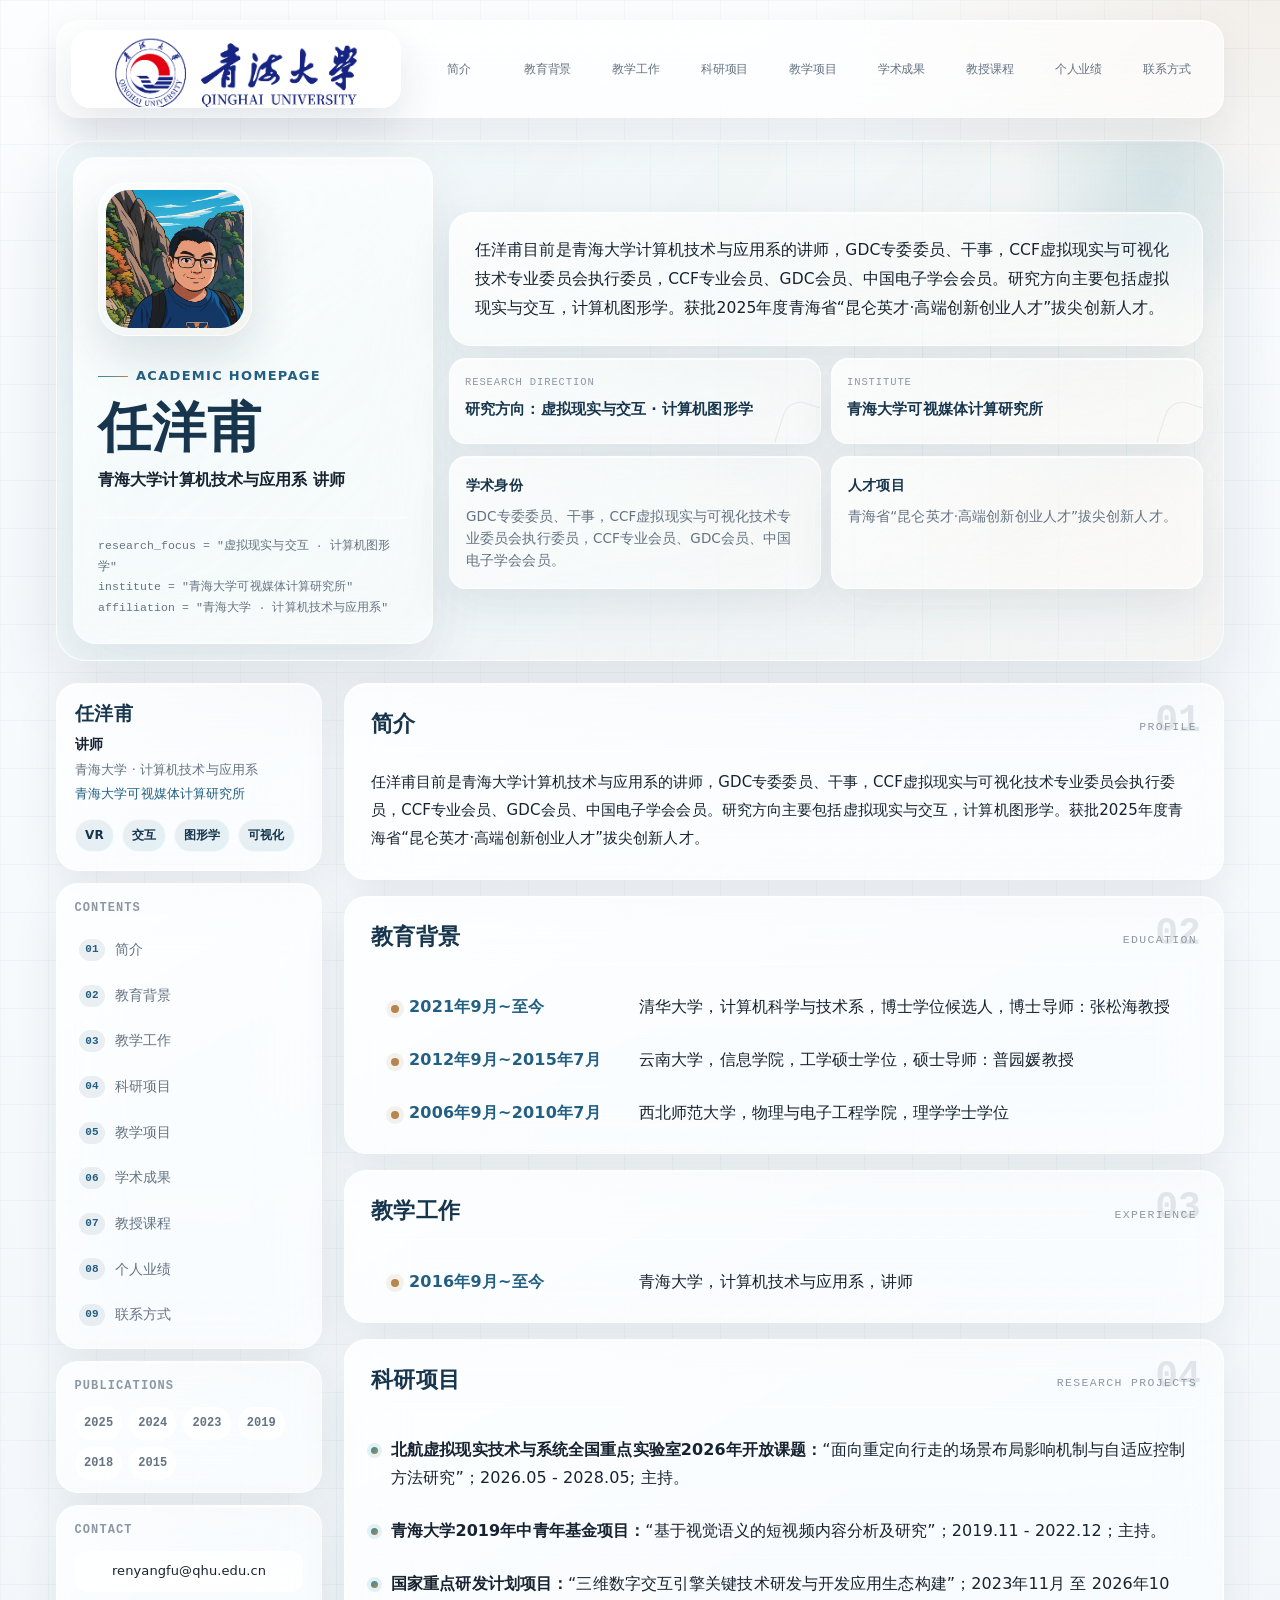
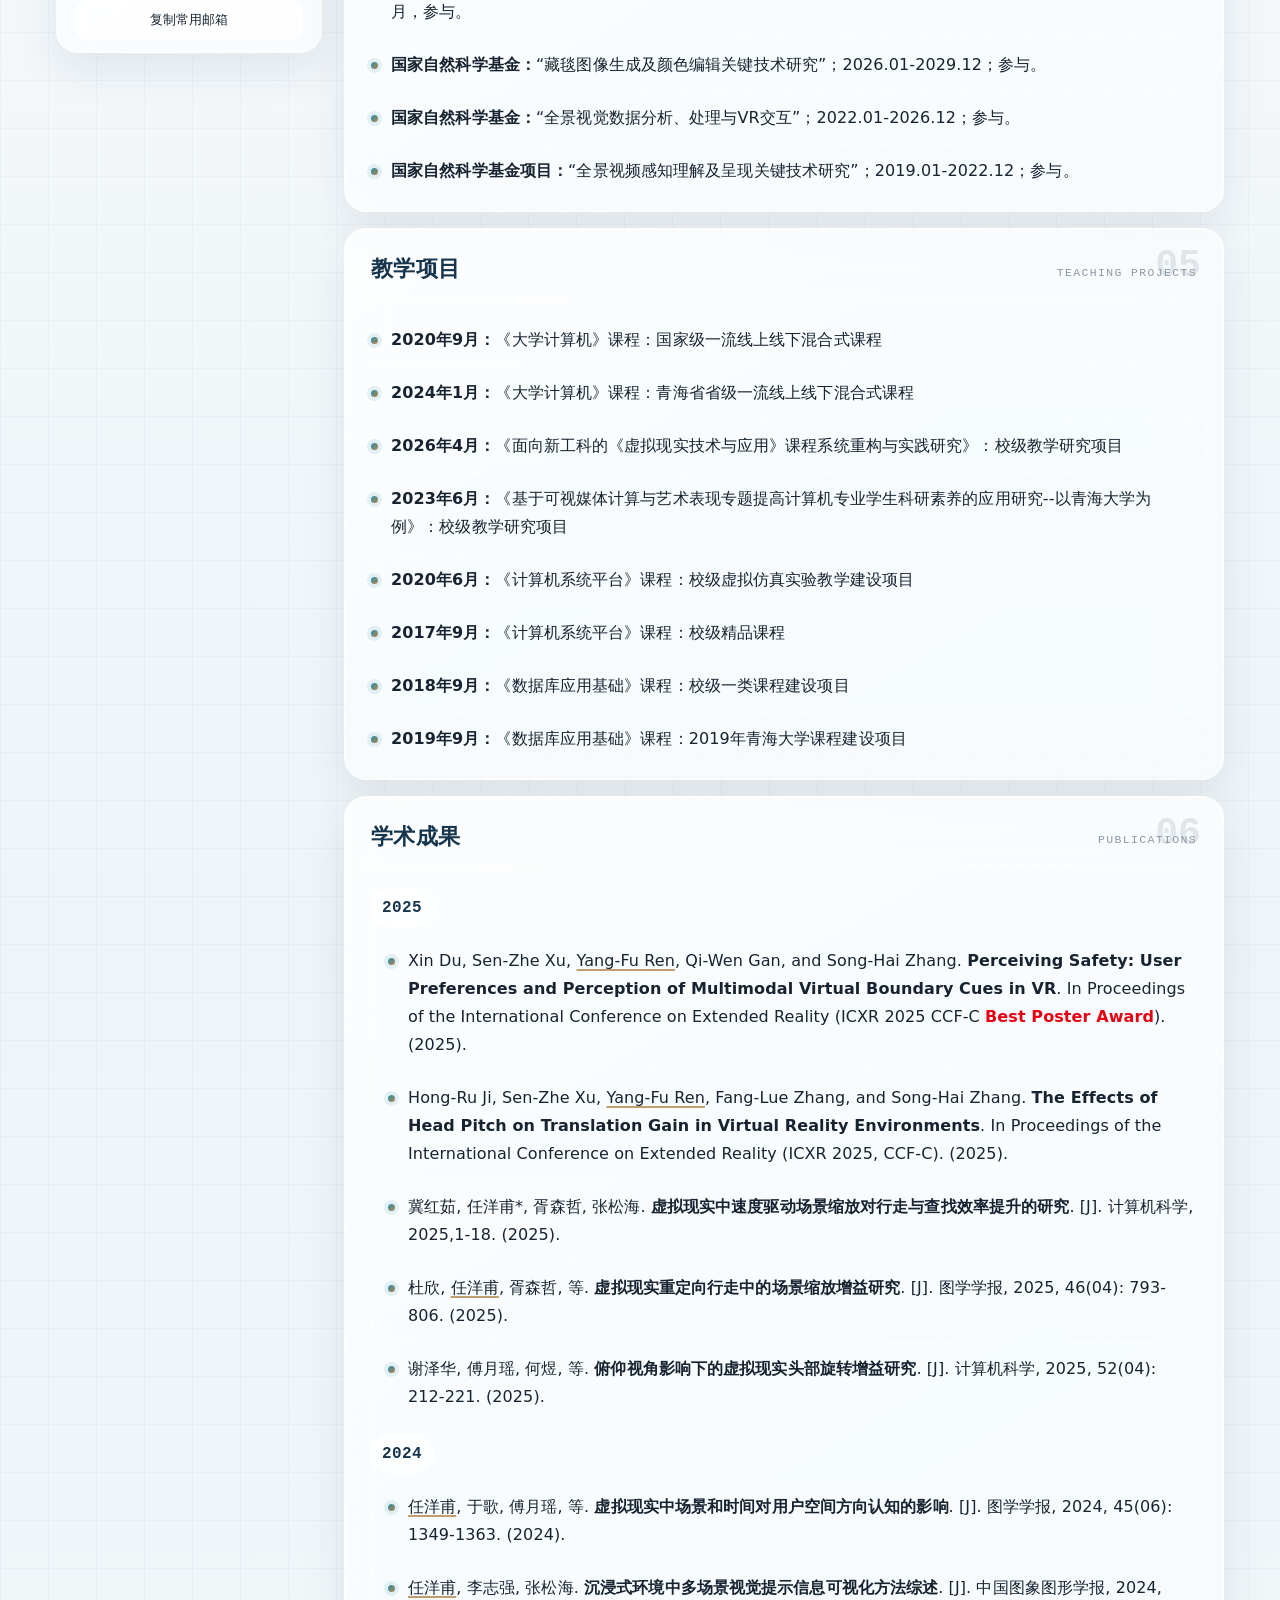
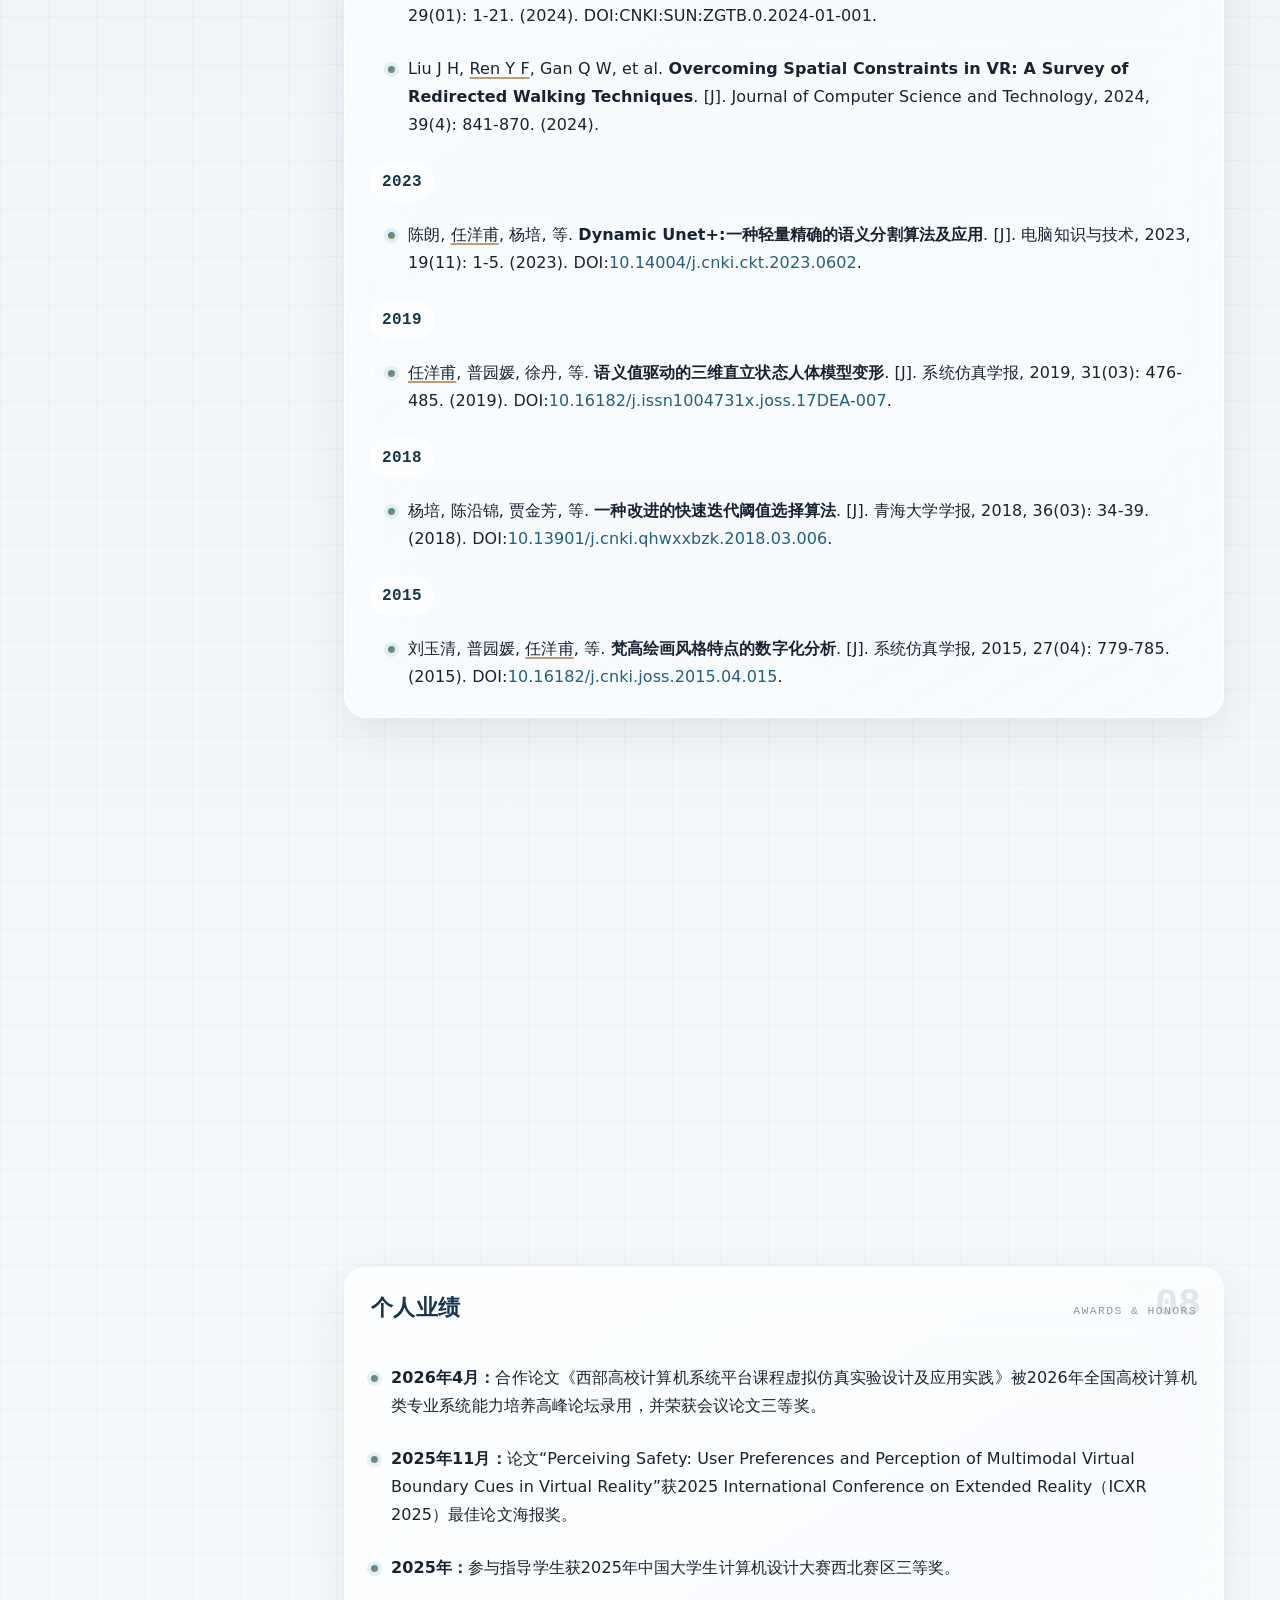
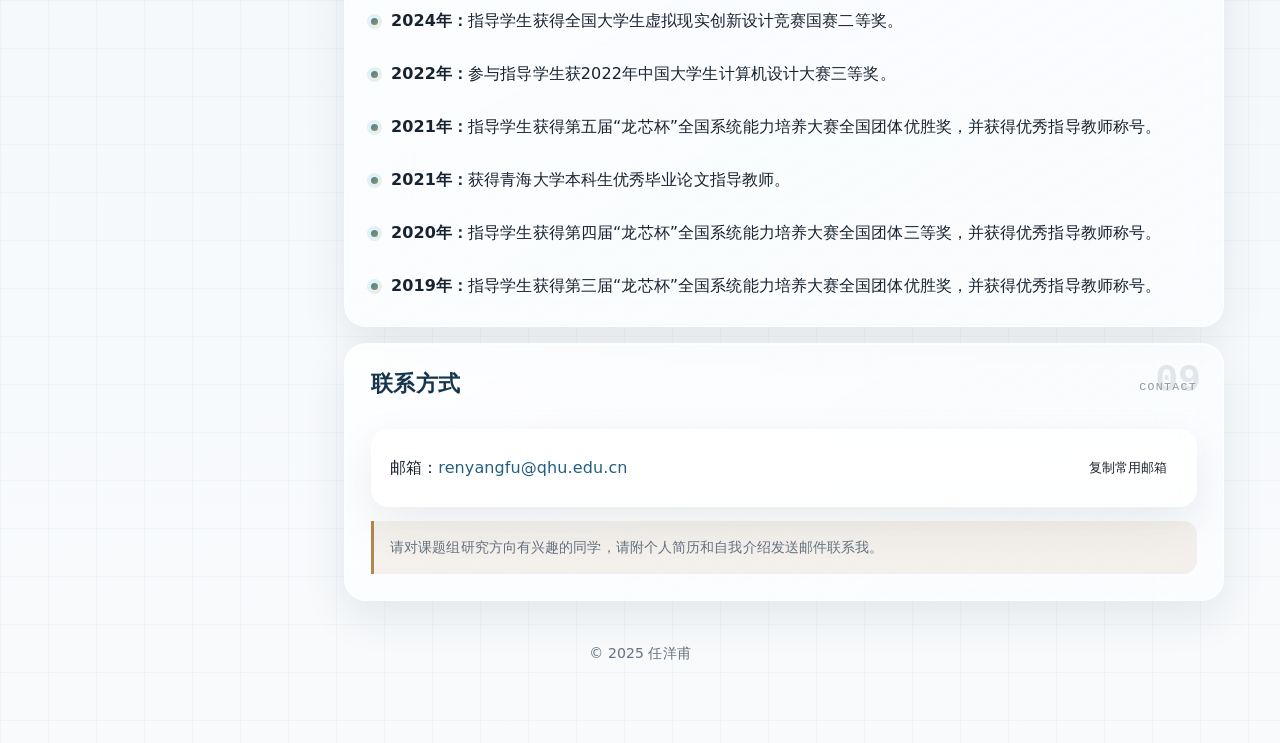
==== commit e5961550: "Update index.html" ====
--- a/index.html
+++ b/index.html
@@ -679,7 +679,7 @@
         keywords: ["VR", "交互", "图形学", "可视化"],
         academicIdentity: "GDC专委委员、干事，CCF虚拟现实与可视化技术专业委员会执行委员，CCF专业会员、GDC会员、中国电子学会会员。",
         talent: "青海省“昆仑英才·高端创新创业人才”拔尖创新人才。",
-        emails: ["renyangfu@qhu.edu.cn", "ryf21@mails.tsinghua.edu.cn"],
+        emails: ["renyangfu@qhu.edu.cn"],
         contactNote: "请对课题组研究方向有兴趣的同学，请附个人简历和自我介绍发送邮件联系我。",
         footer: "© 2025 任洋甫"
       },
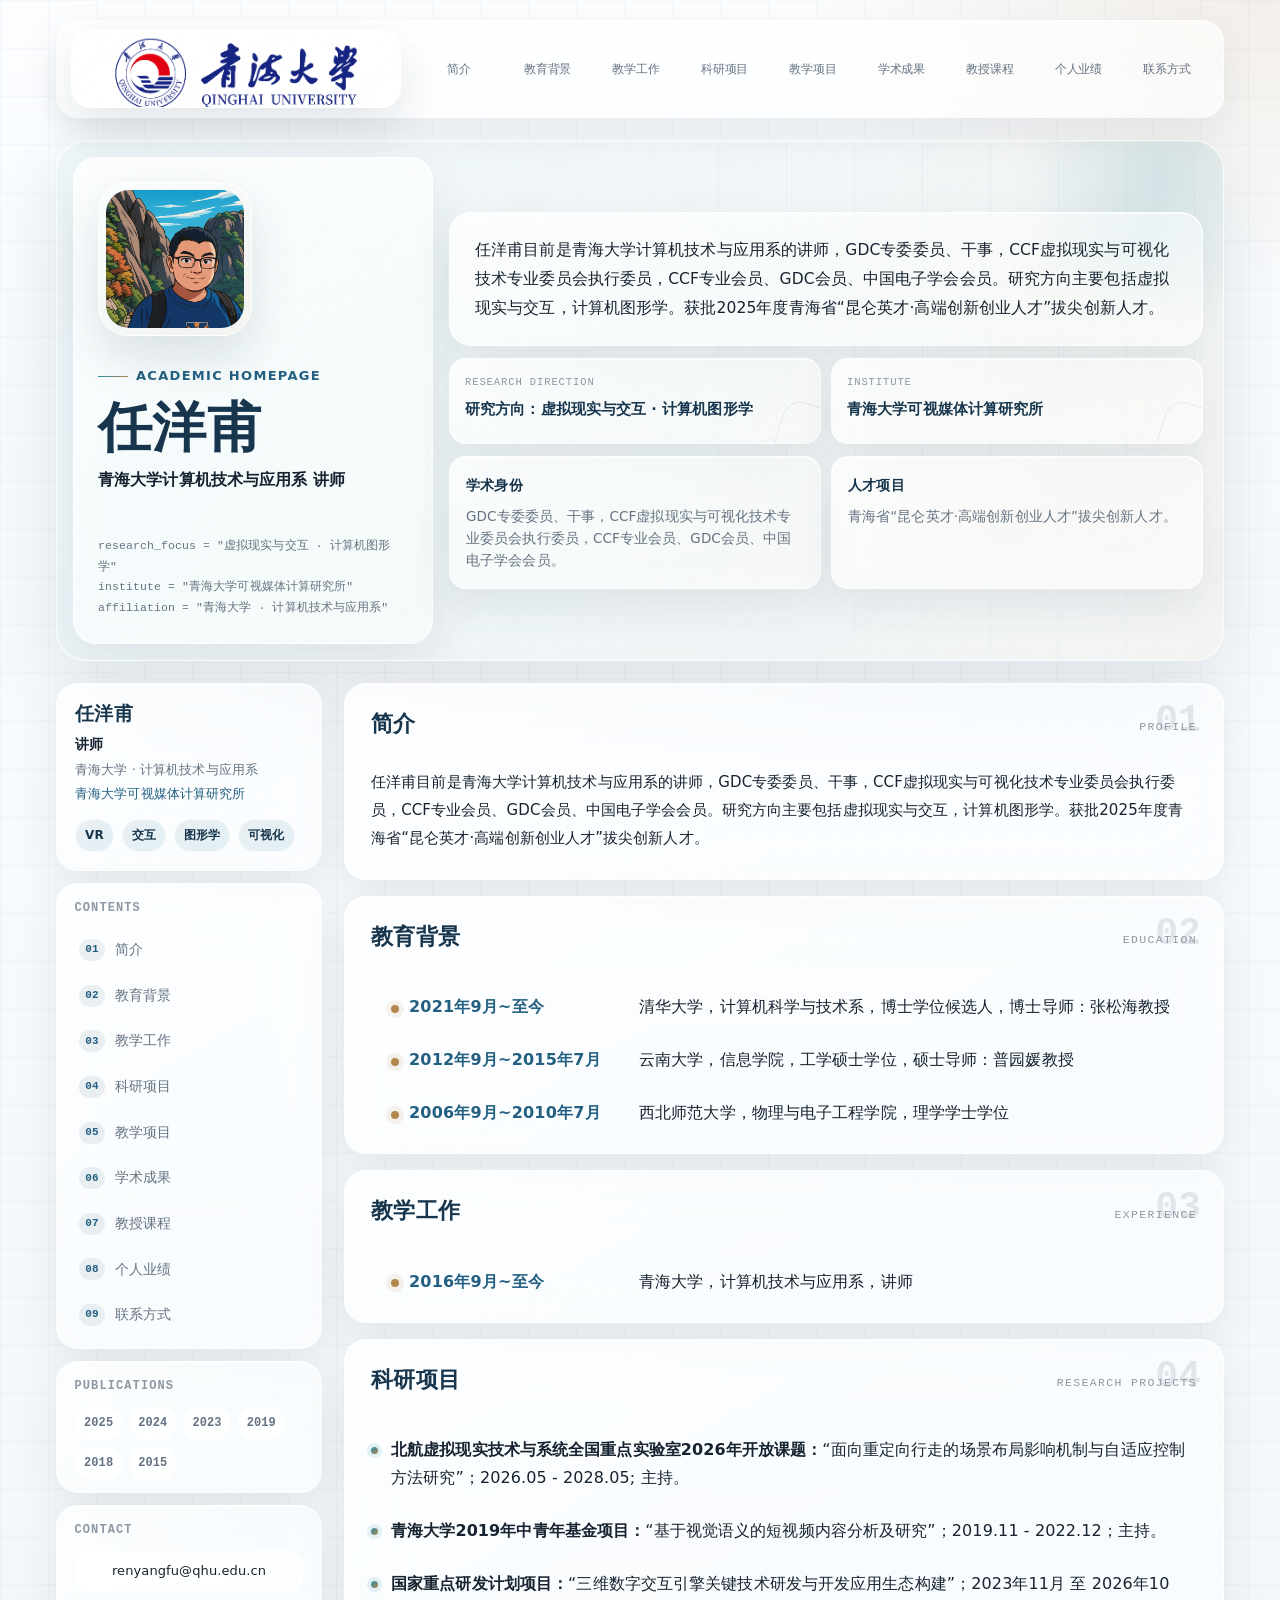
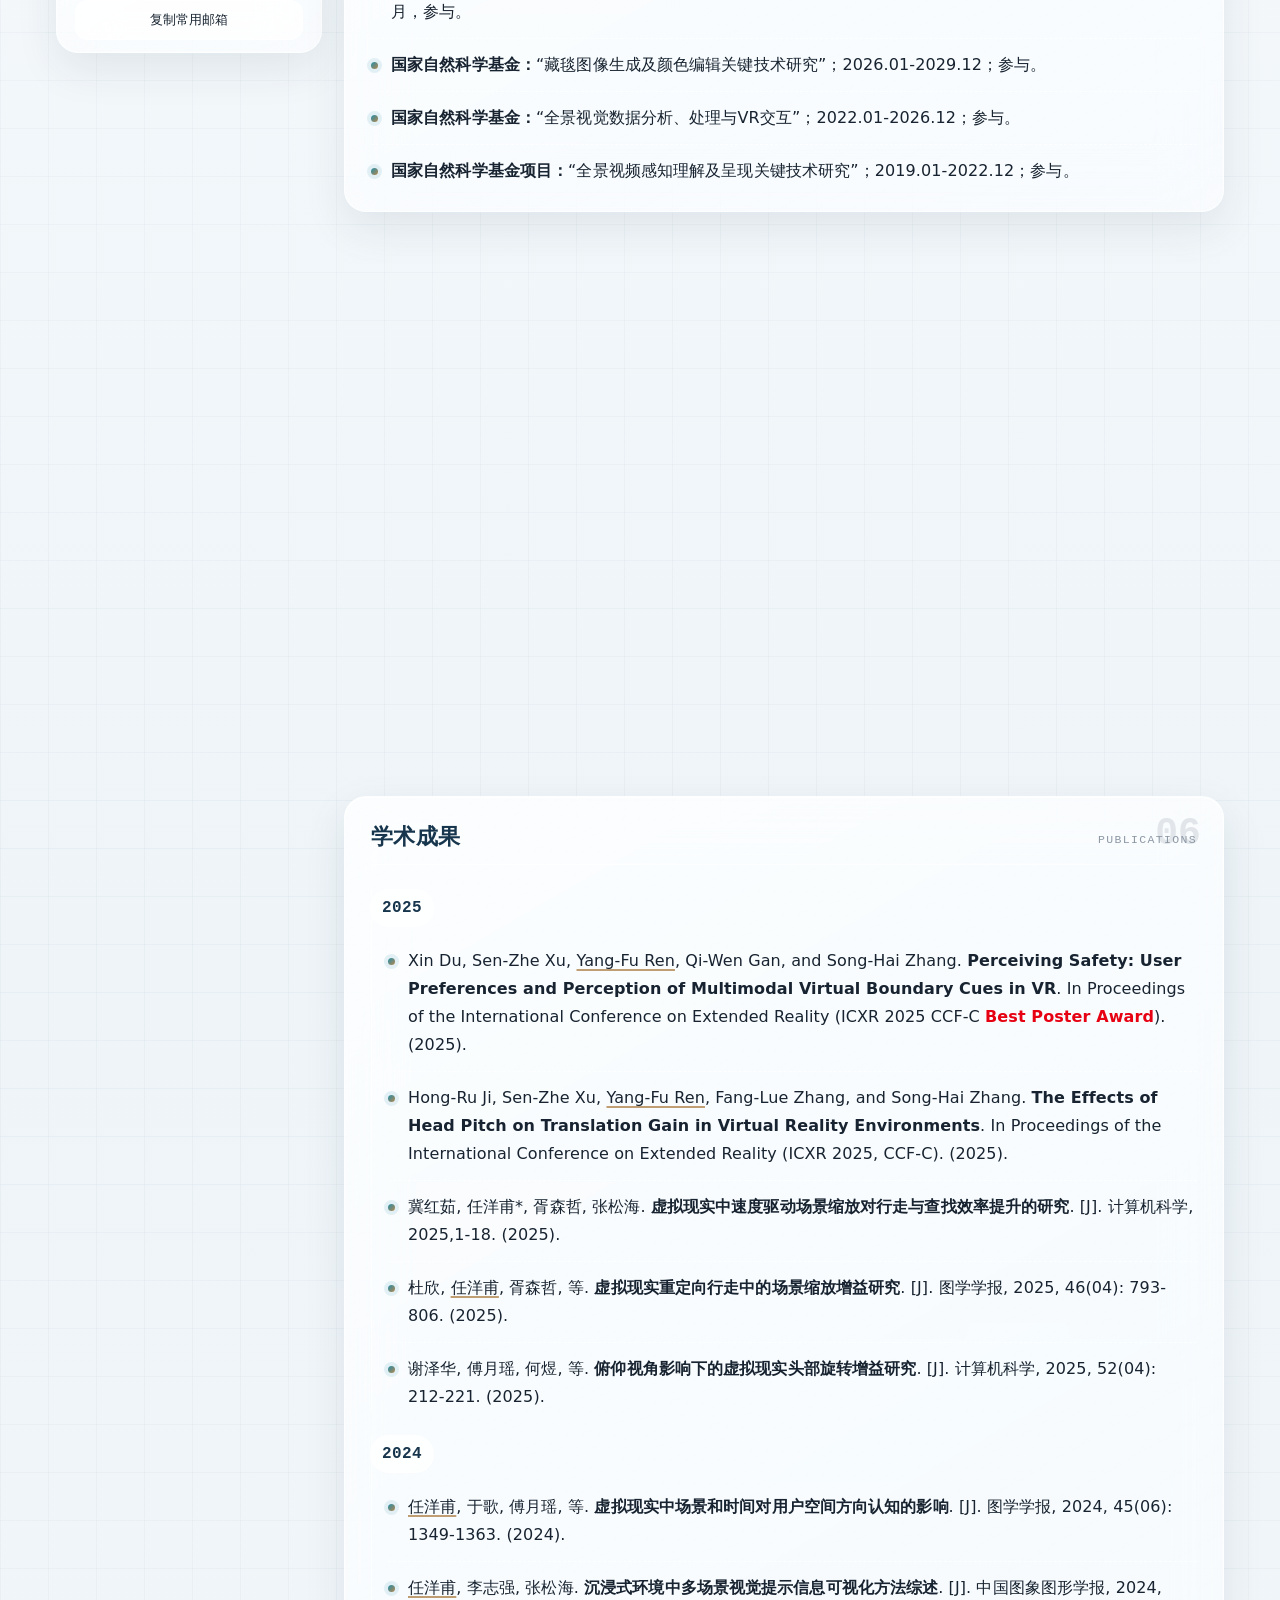
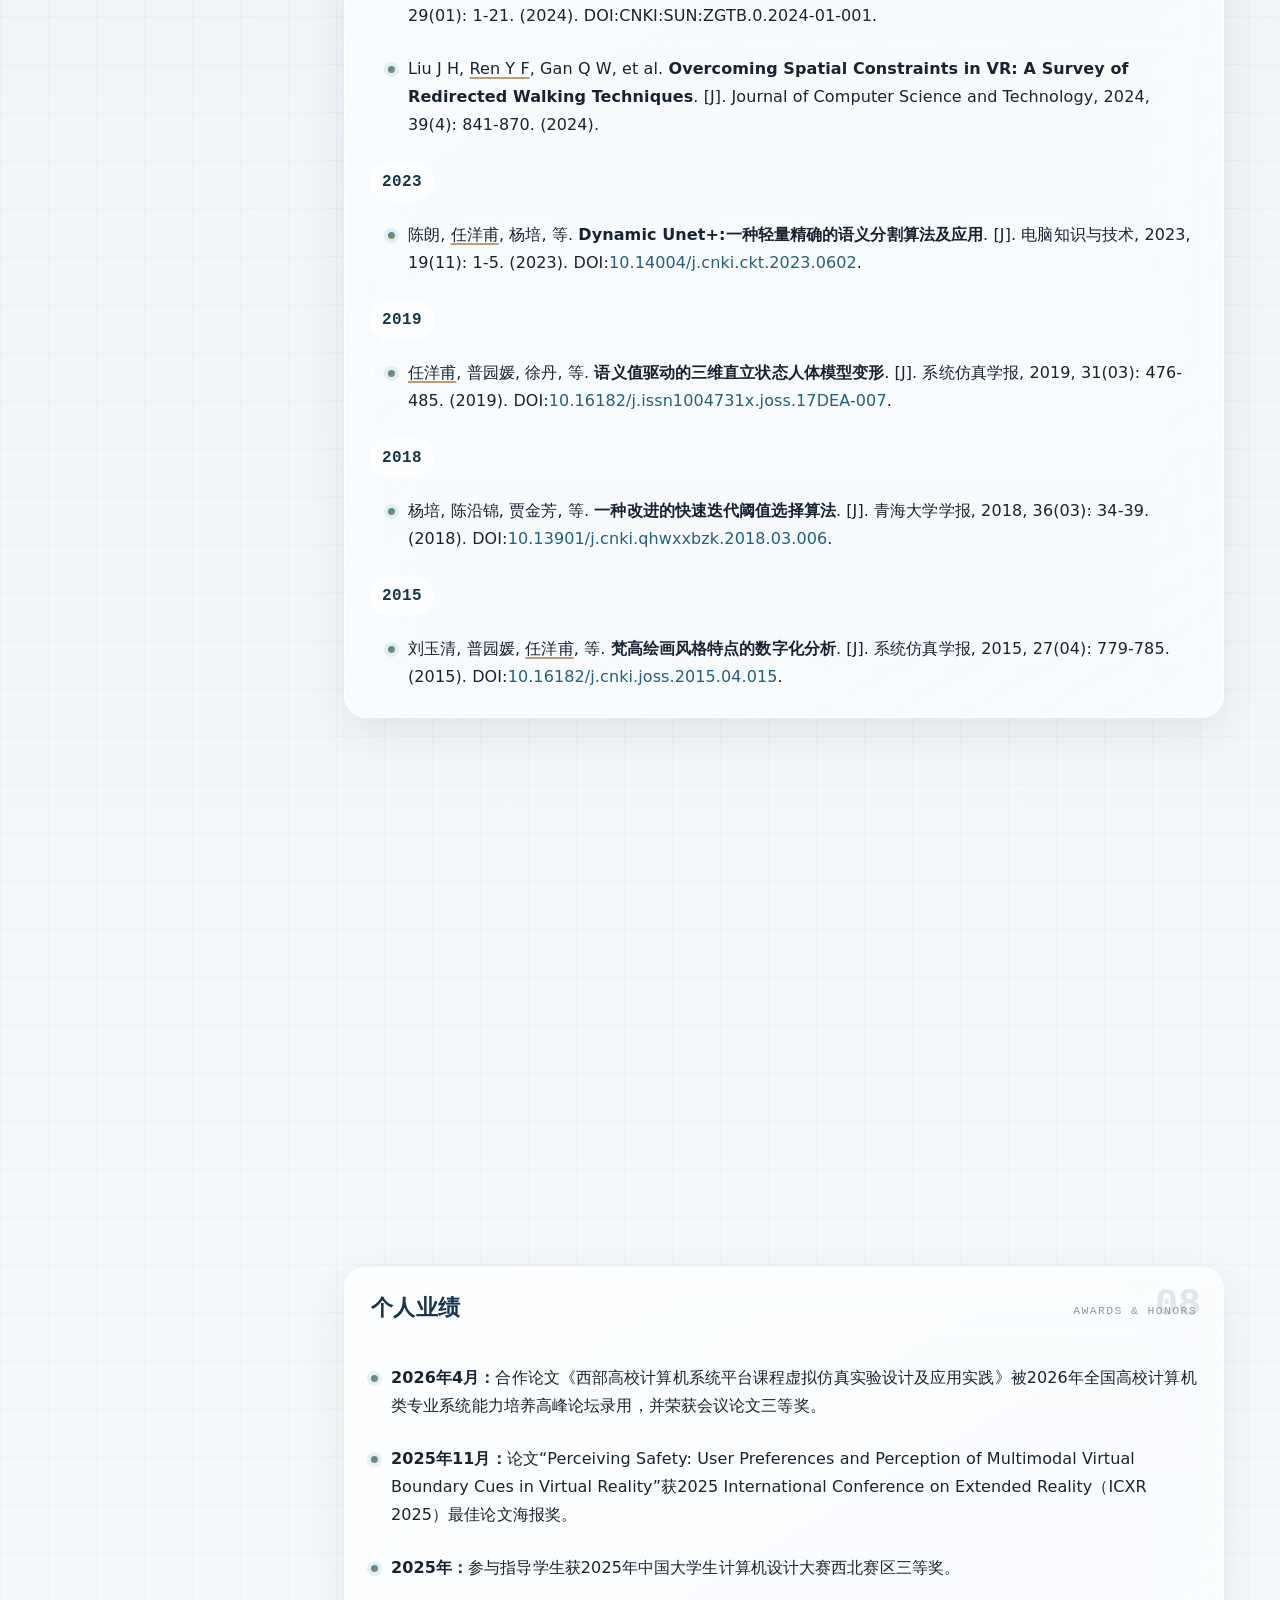
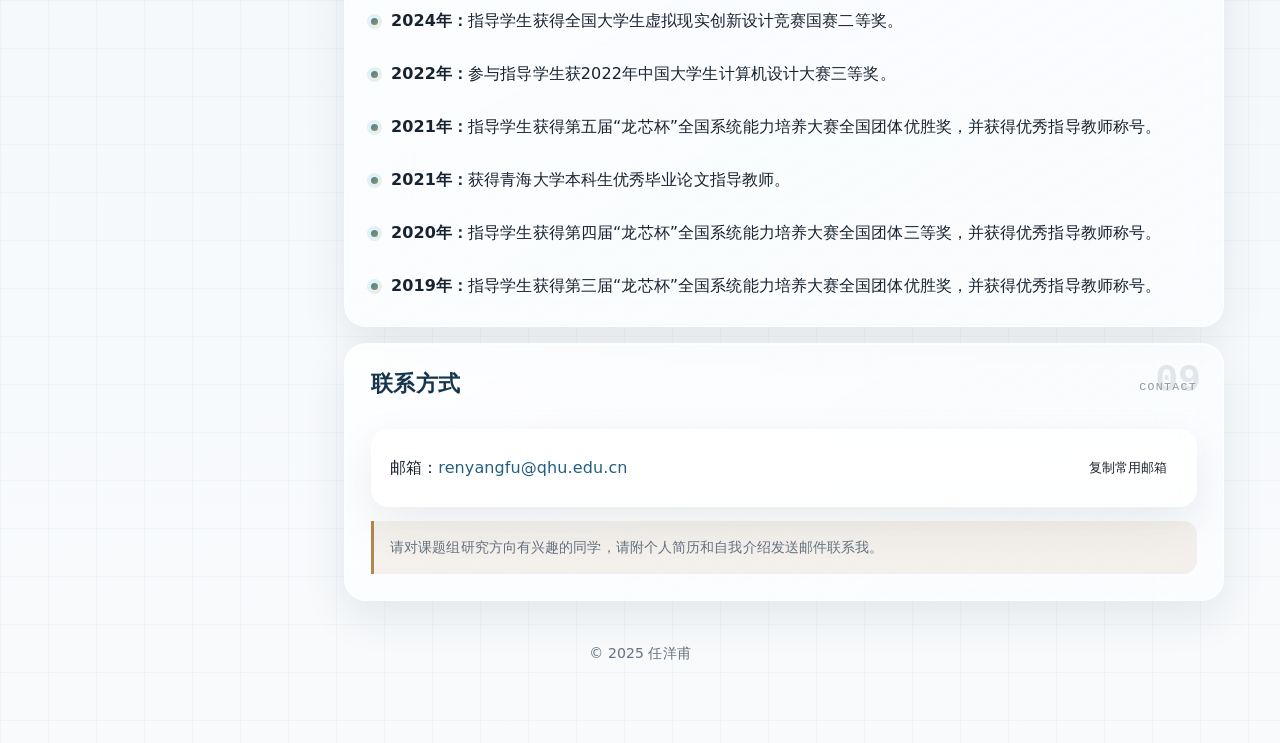
==== commit ad59d453: "Update index.html" ====
--- a/index.html
+++ b/index.html
@@ -20,7 +20,7 @@
     "jobTitle":"讲师",
     "affiliation":{"@type":"CollegeOrUniversity","name":"青海大学","department":"计算机技术与应用系"},
     "worksFor":{"@type":"CollegeOrUniversity","name":"青海大学"},
-    "email":["mailto:renyangfu@qhu.edu.cn","mailto:ryf21@mails.tsinghua.edu.cn"],
+    "email":["mailto:renyangfu@qhu.edu.cn"],
     "alumniOf":[
       {"@type":"CollegeOrUniversity","name":"清华大学"},
       {"@type":"CollegeOrUniversity","name":"云南大学"},
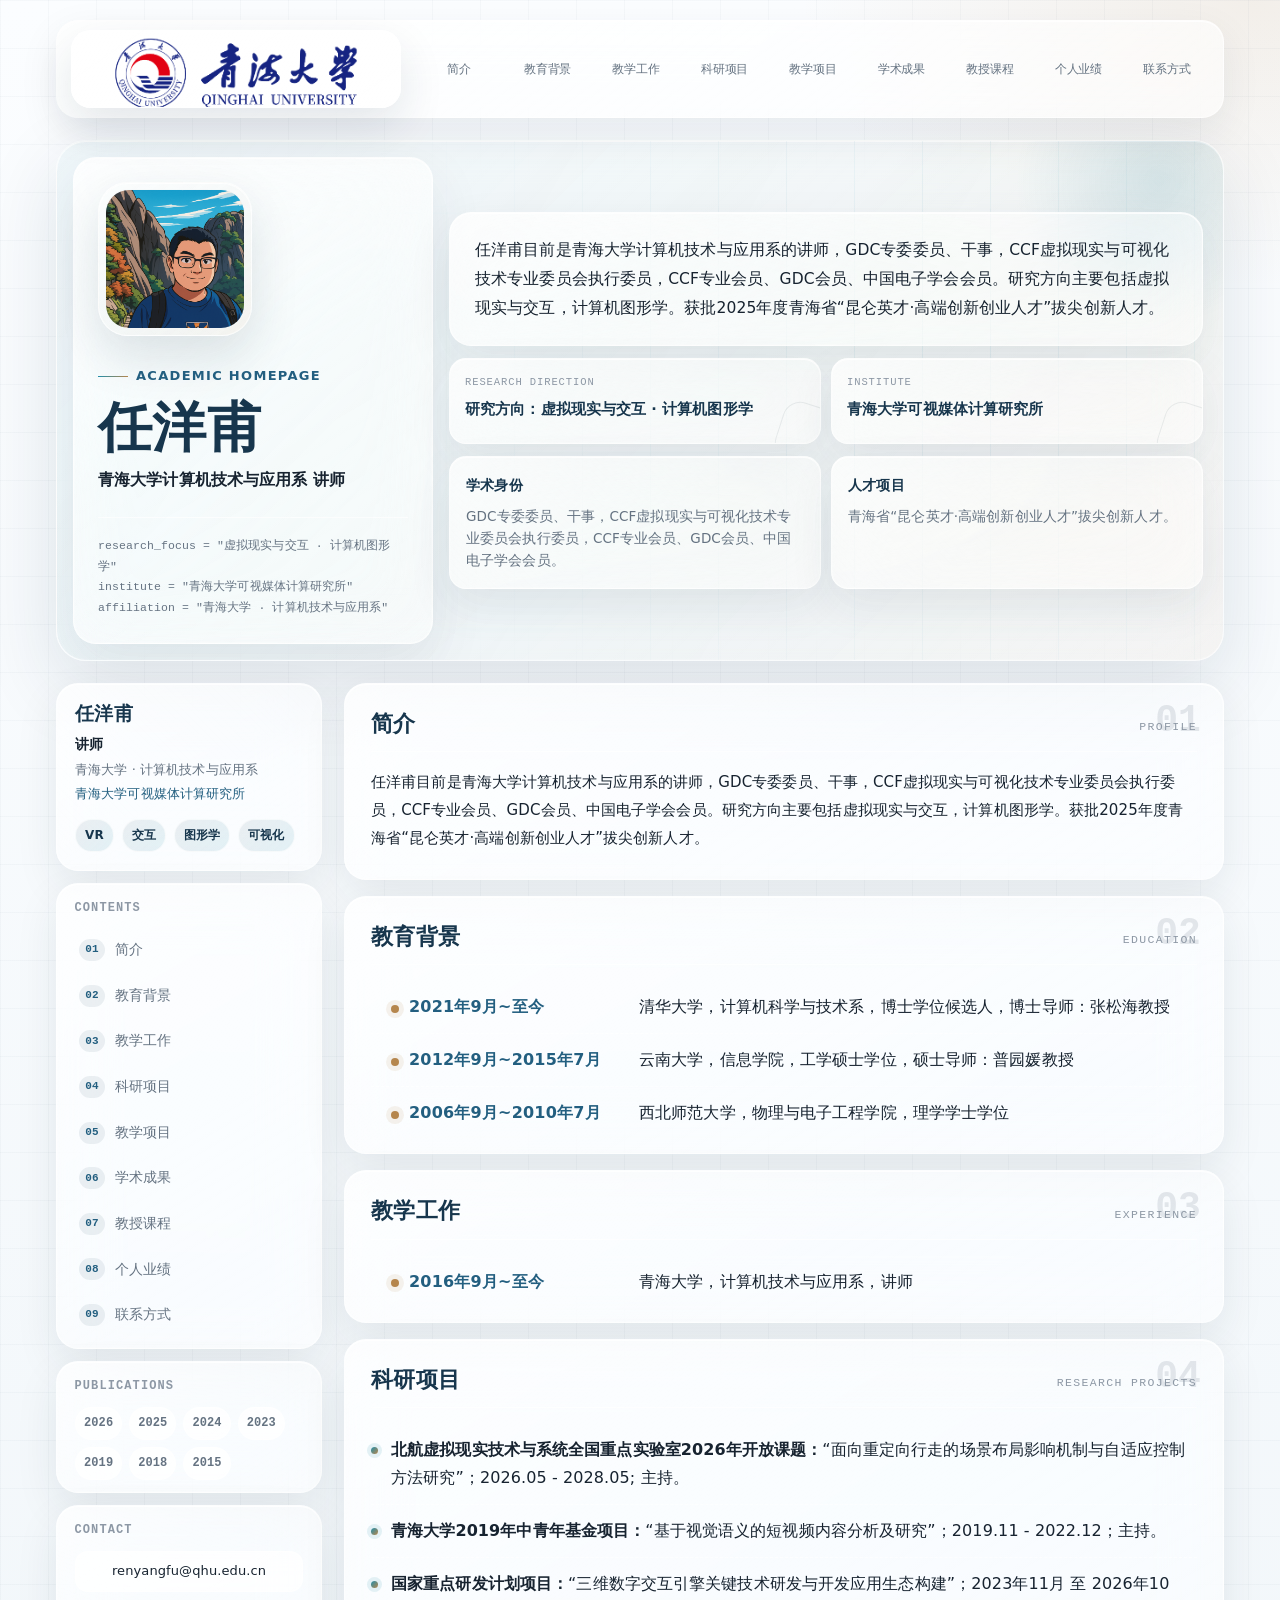
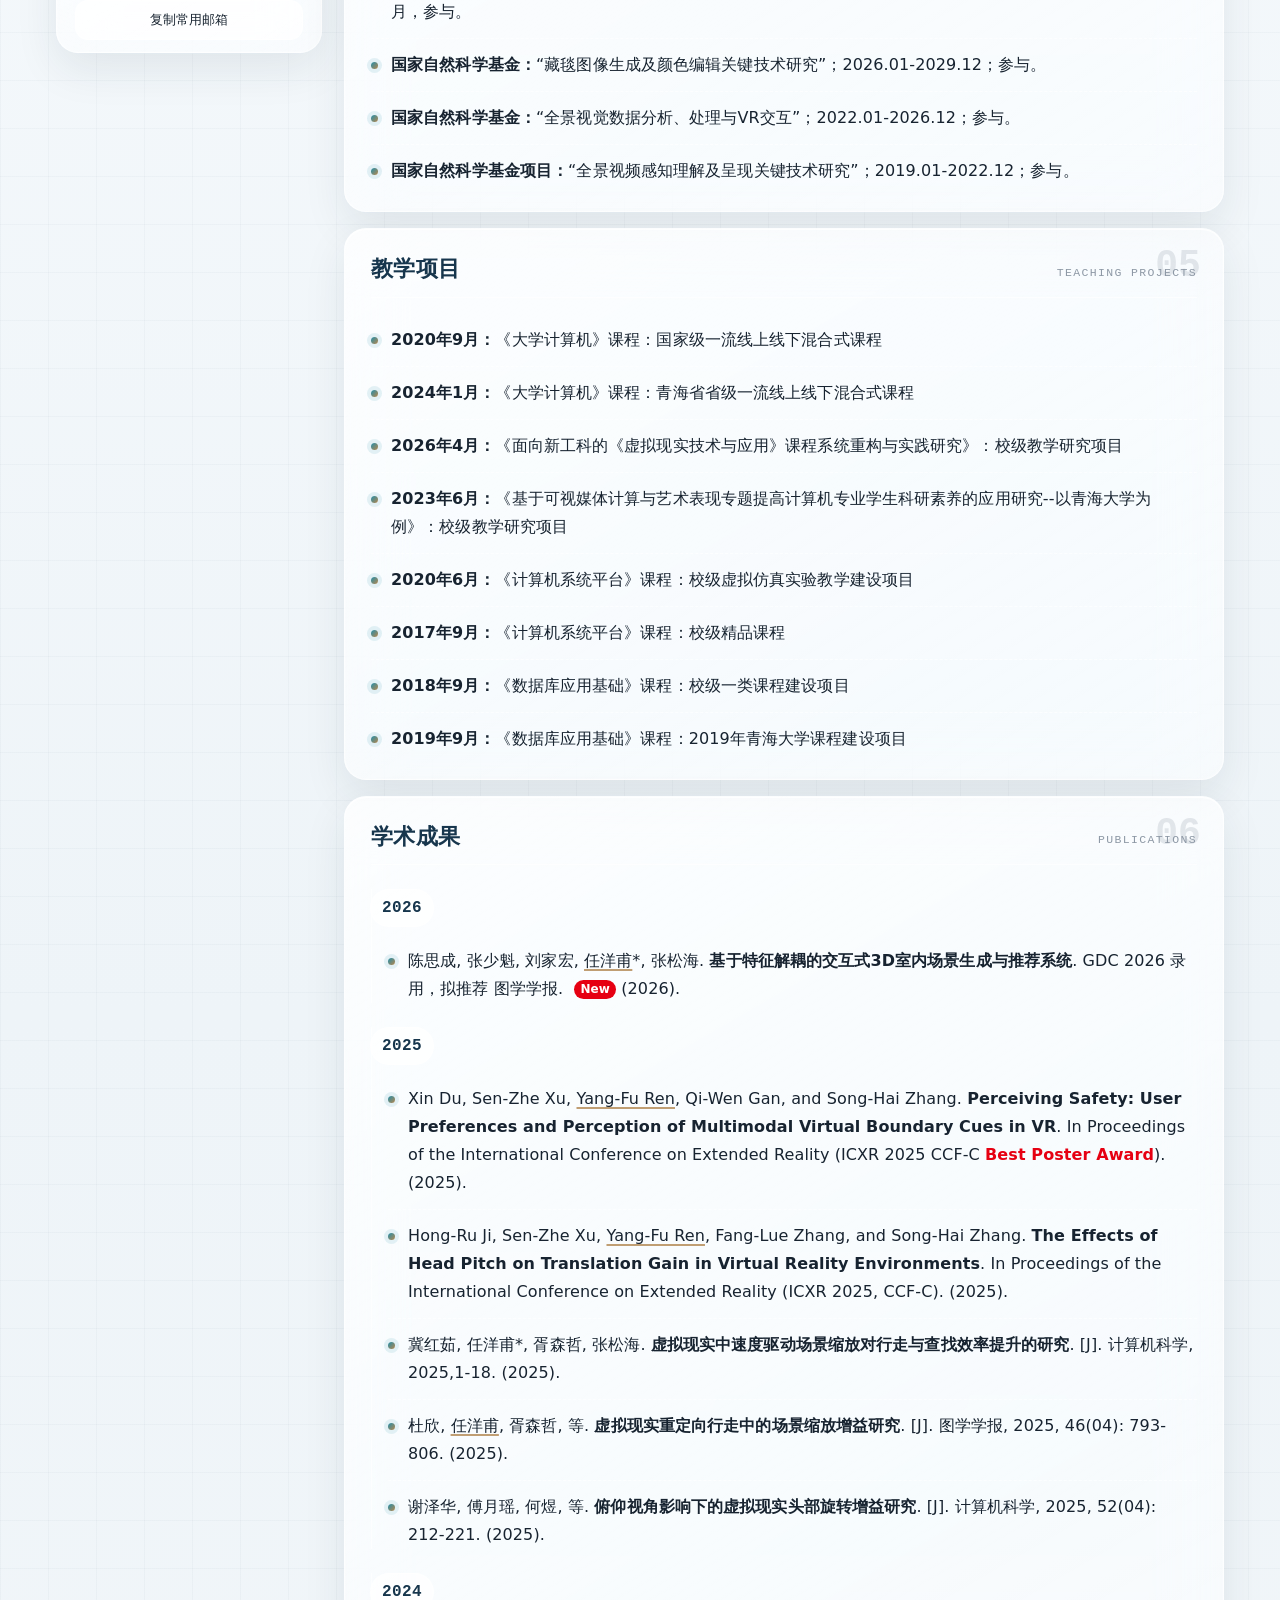
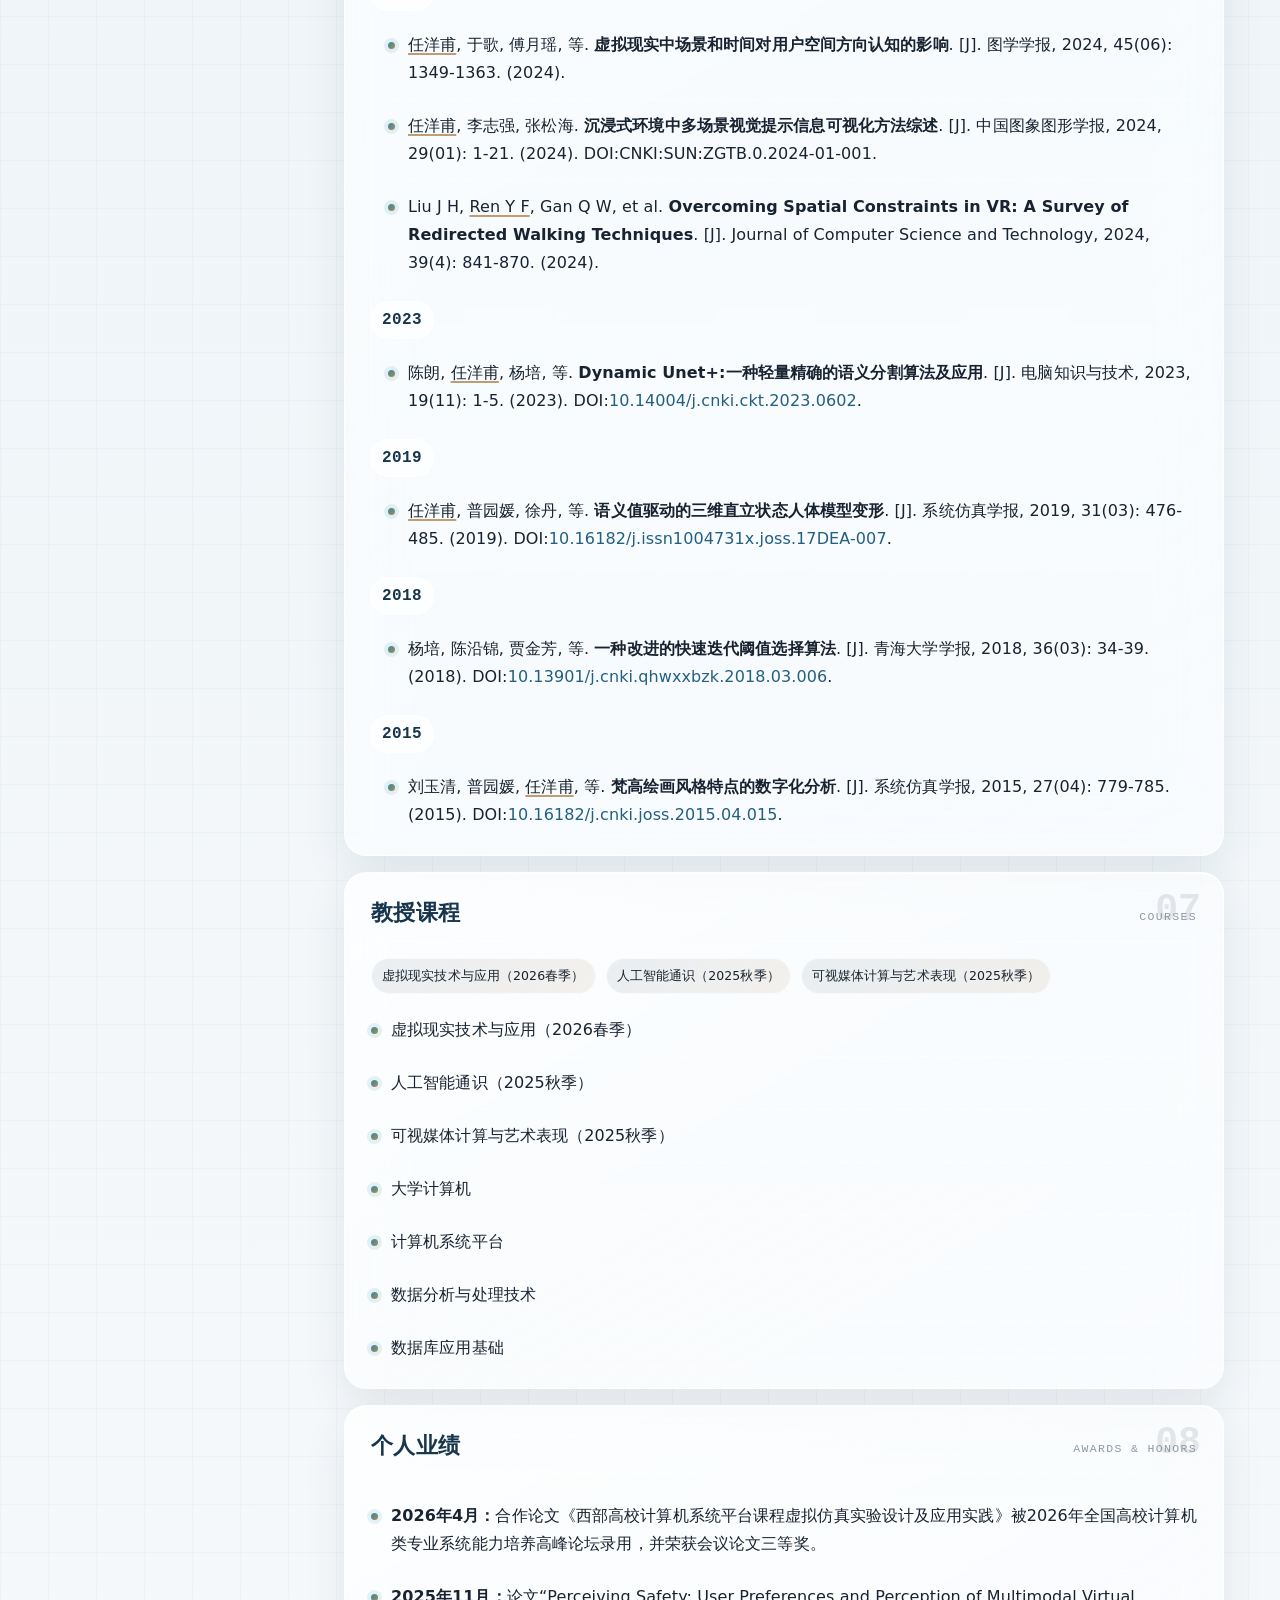
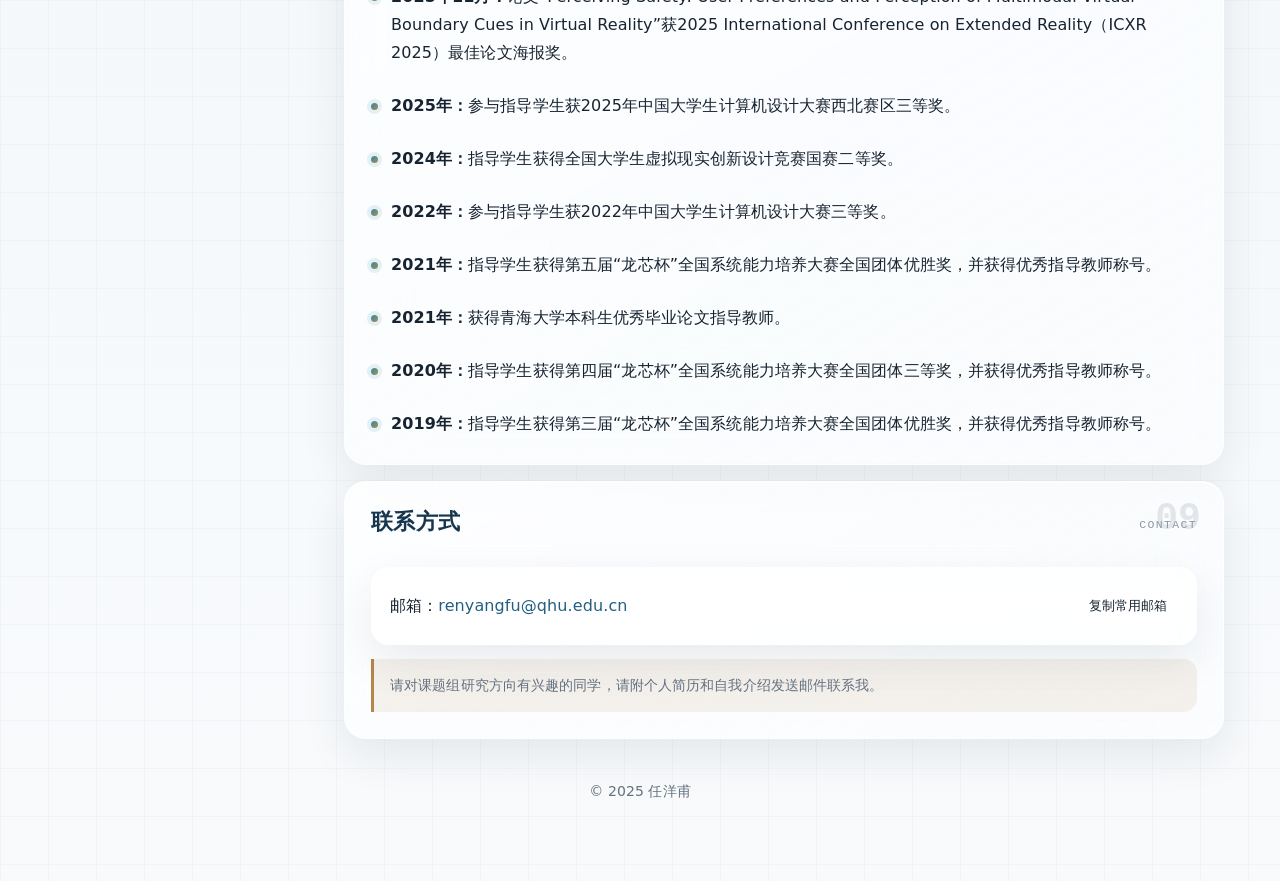
==== commit 6eeacc63: "Update index.html" ====
--- a/index.html
+++ b/index.html
@@ -728,6 +728,12 @@
 
       publications: [
         {
+          year: "2026",
+          authorsHtml: "陈思成, 张少魁, 刘家宏, <span class=\"self\">任洋甫</span>*, 张松海.",
+          title: "基于特征解耦的交互式3D室内场景生成与推荐系统",
+          venueHtml: "GDC 2026 录用，拟推荐 <span class=\"venue\">图学学报</span>. <span style=\"display:inline-block;margin-left:6px;padding:1px 6px;border-radius:10px;background-color:#e60012;color:#fff;font-size:12px;font-weight:700;line-height:1.4;vertical-align:middle;\">New</span>"
+        },
+        {
           year: "2025",
           authorsHtml: "Xin Du, Sen-Zhe Xu, <span class=\"self\">Yang-Fu Ren</span>, Qi-Wen Gan, and Song-Hai Zhang.",
           title: "Perceiving Safety: User Preferences and Perception of Multimodal Virtual Boundary Cues in VR",
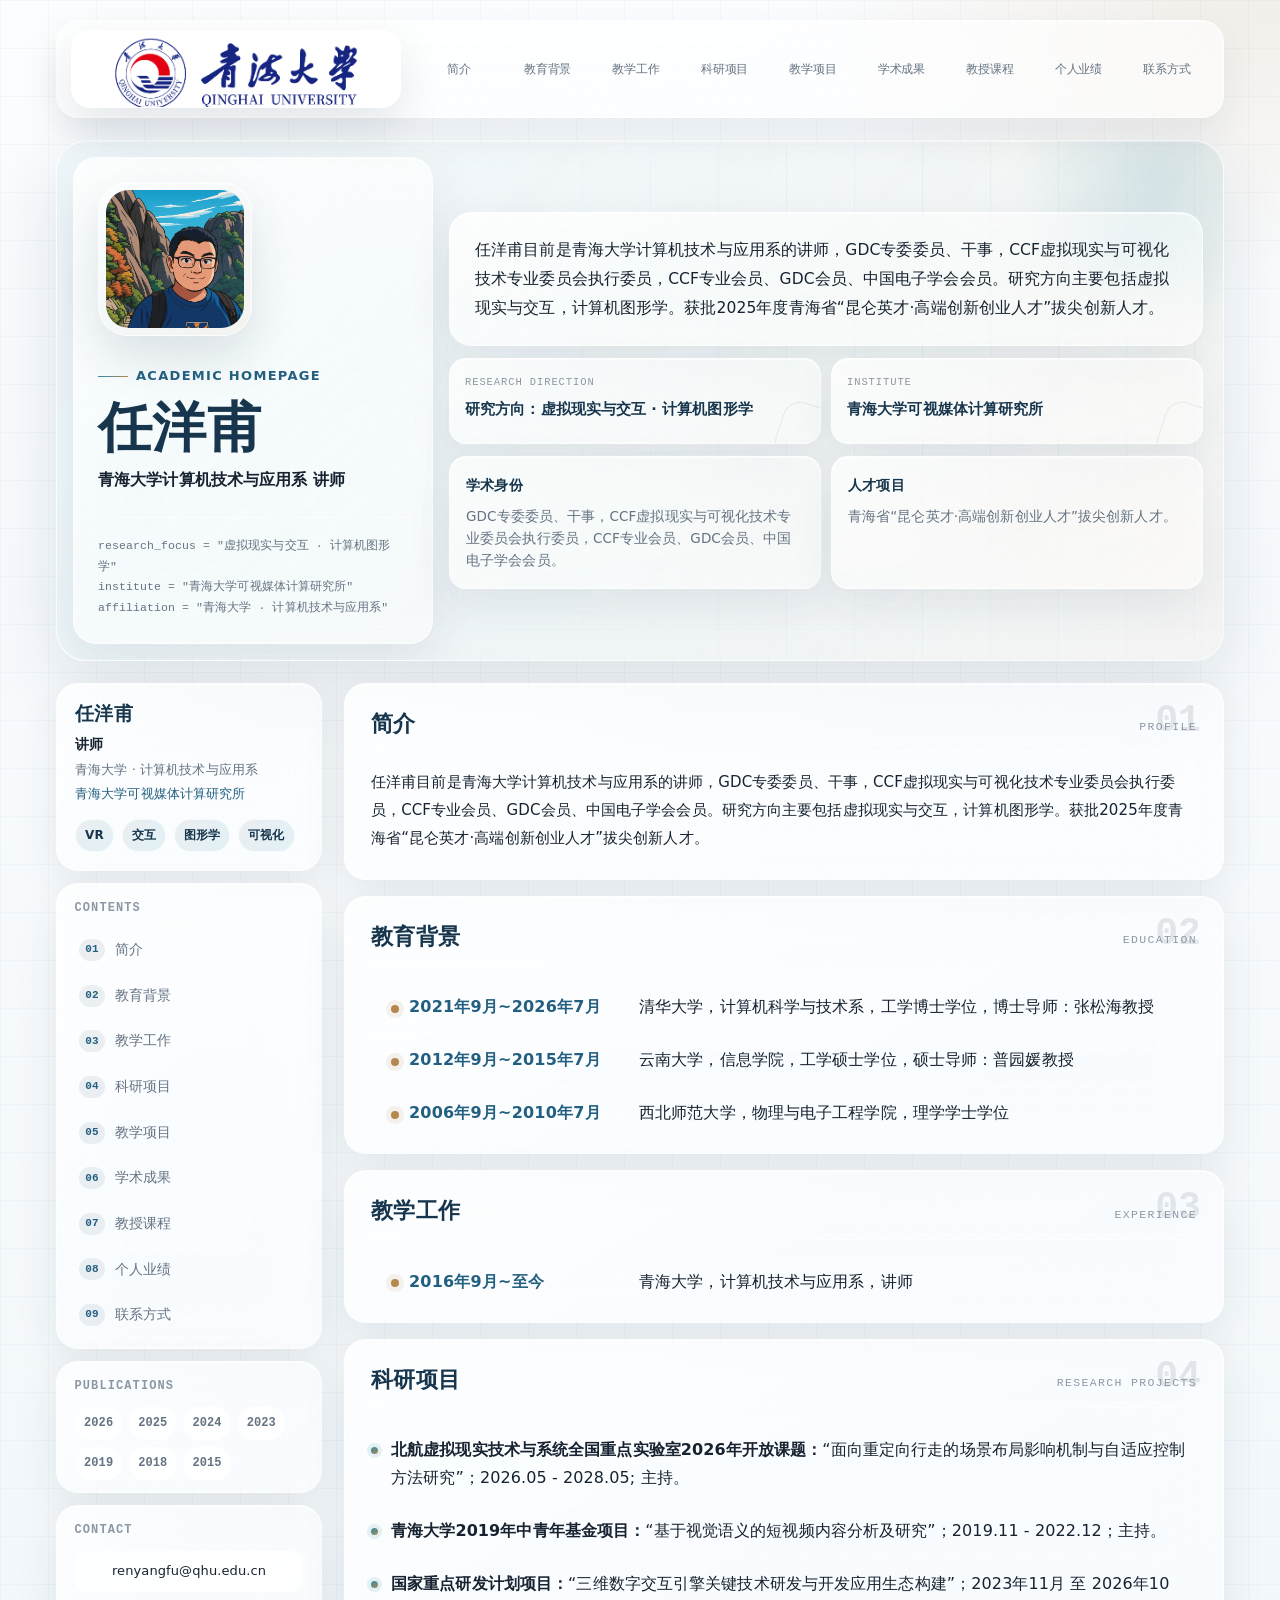
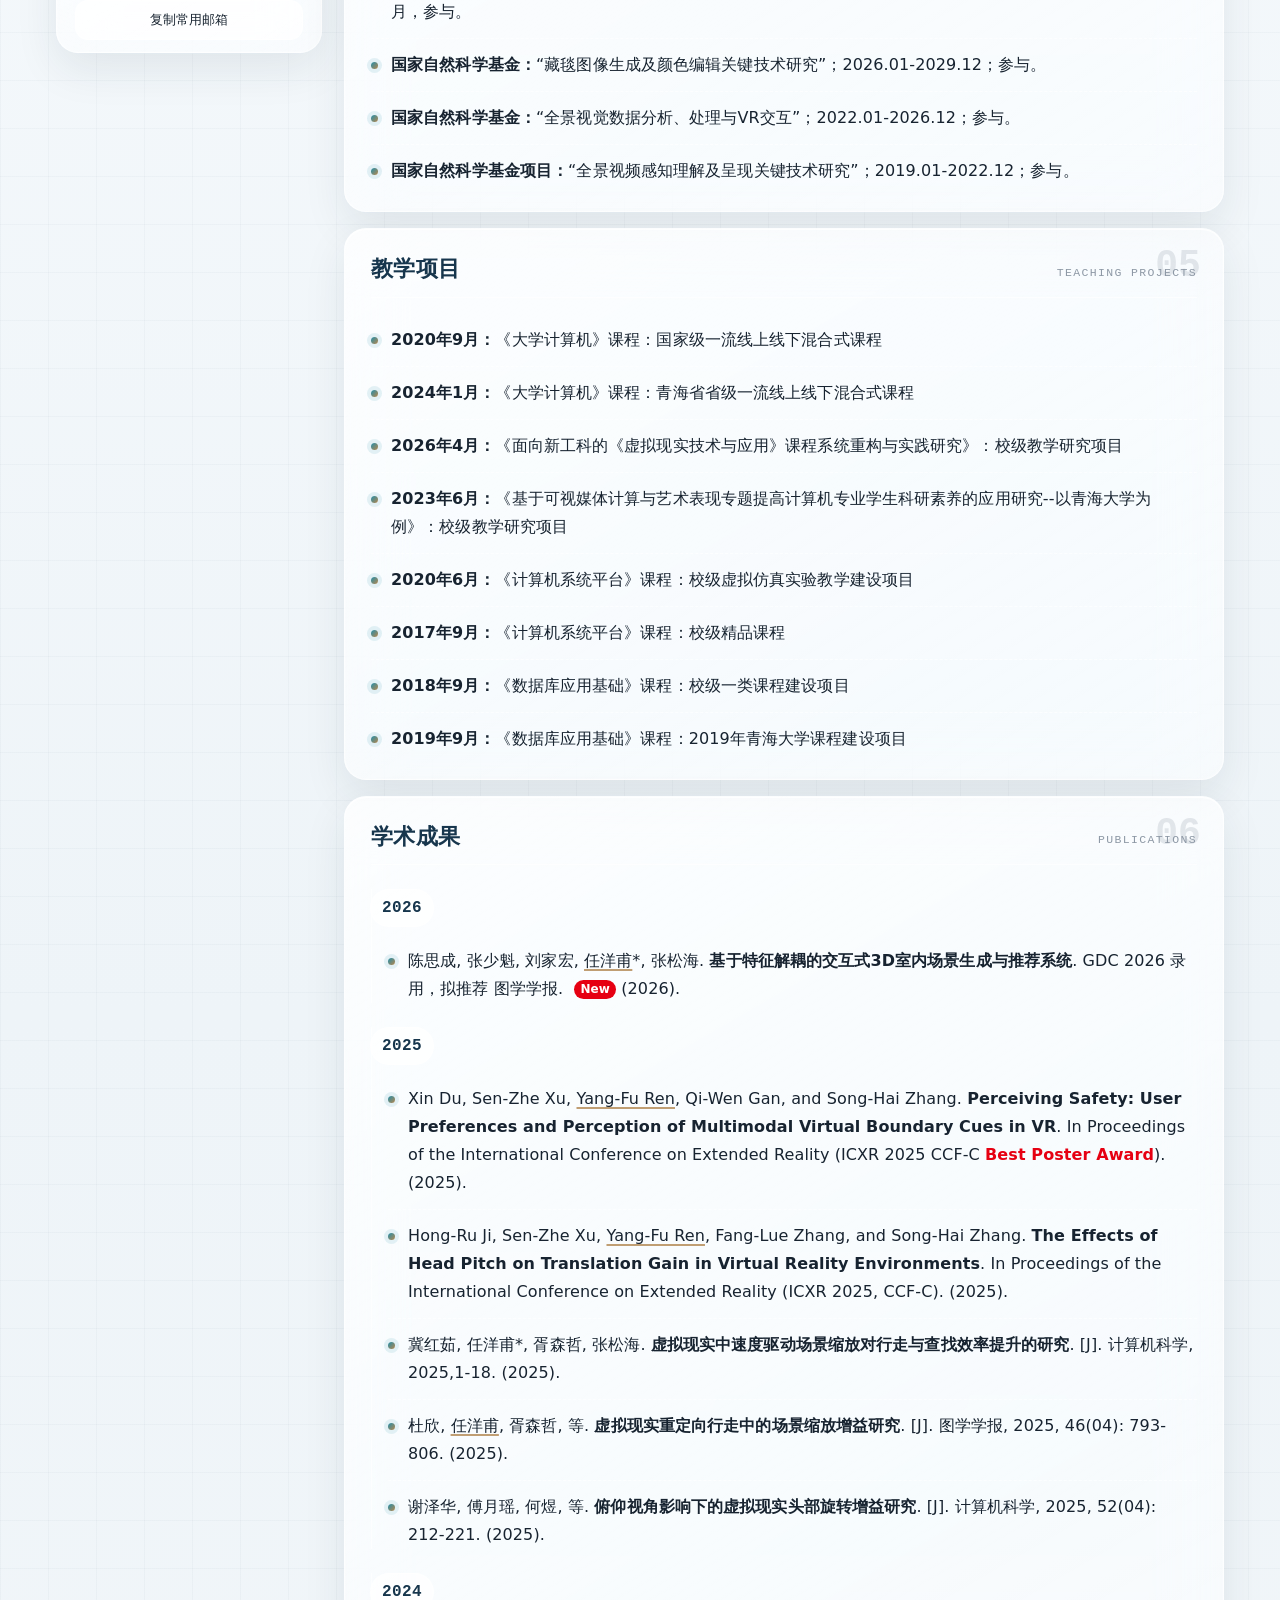
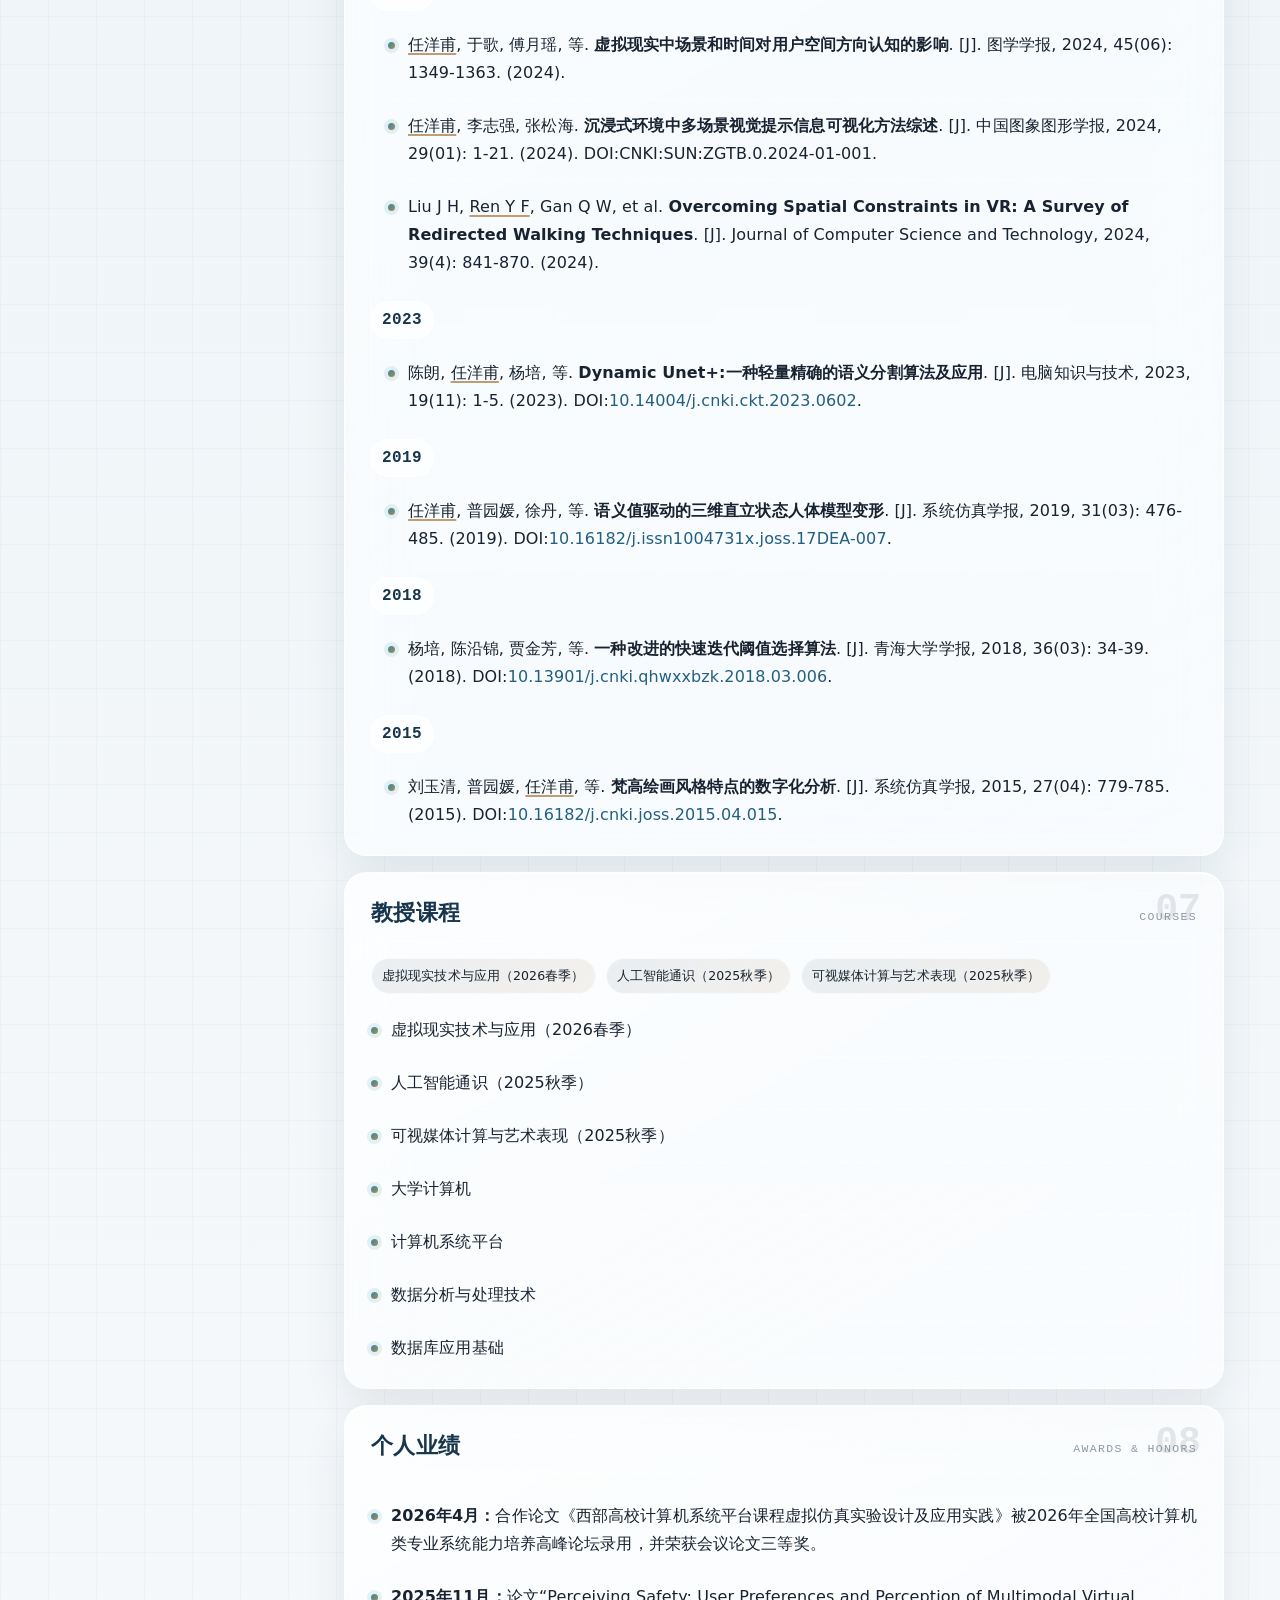
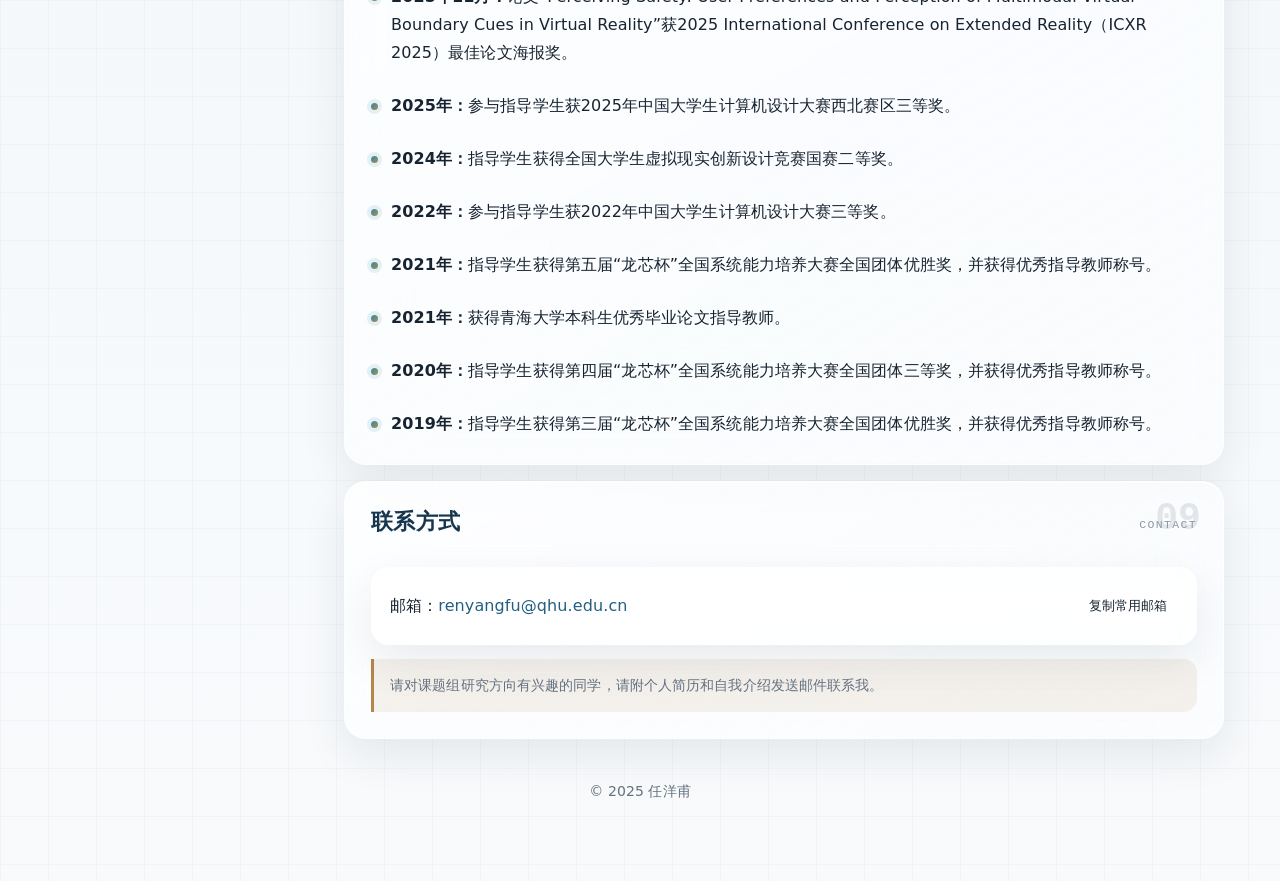
==== commit d0608701: "Update index.html" ====
--- a/index.html
+++ b/index.html
@@ -697,7 +697,7 @@
       ],
 
       education: [
-        { when: "2021年9月~至今", what: "清华大学，计算机科学与技术系，博士学位候选人，博士导师：张松海教授" },
+        { when: "2021年9月~2026年7月", what: "清华大学，计算机科学与技术系，工学博士学位，博士导师：张松海教授" },
         { when: "2012年9月~2015年7月", what: "云南大学，信息学院，工学硕士学位，硕士导师：普园媛教授" },
         { when: "2006年9月~2010年7月", what: "西北师范大学，物理与电子工程学院，理学学士学位" }
       ],
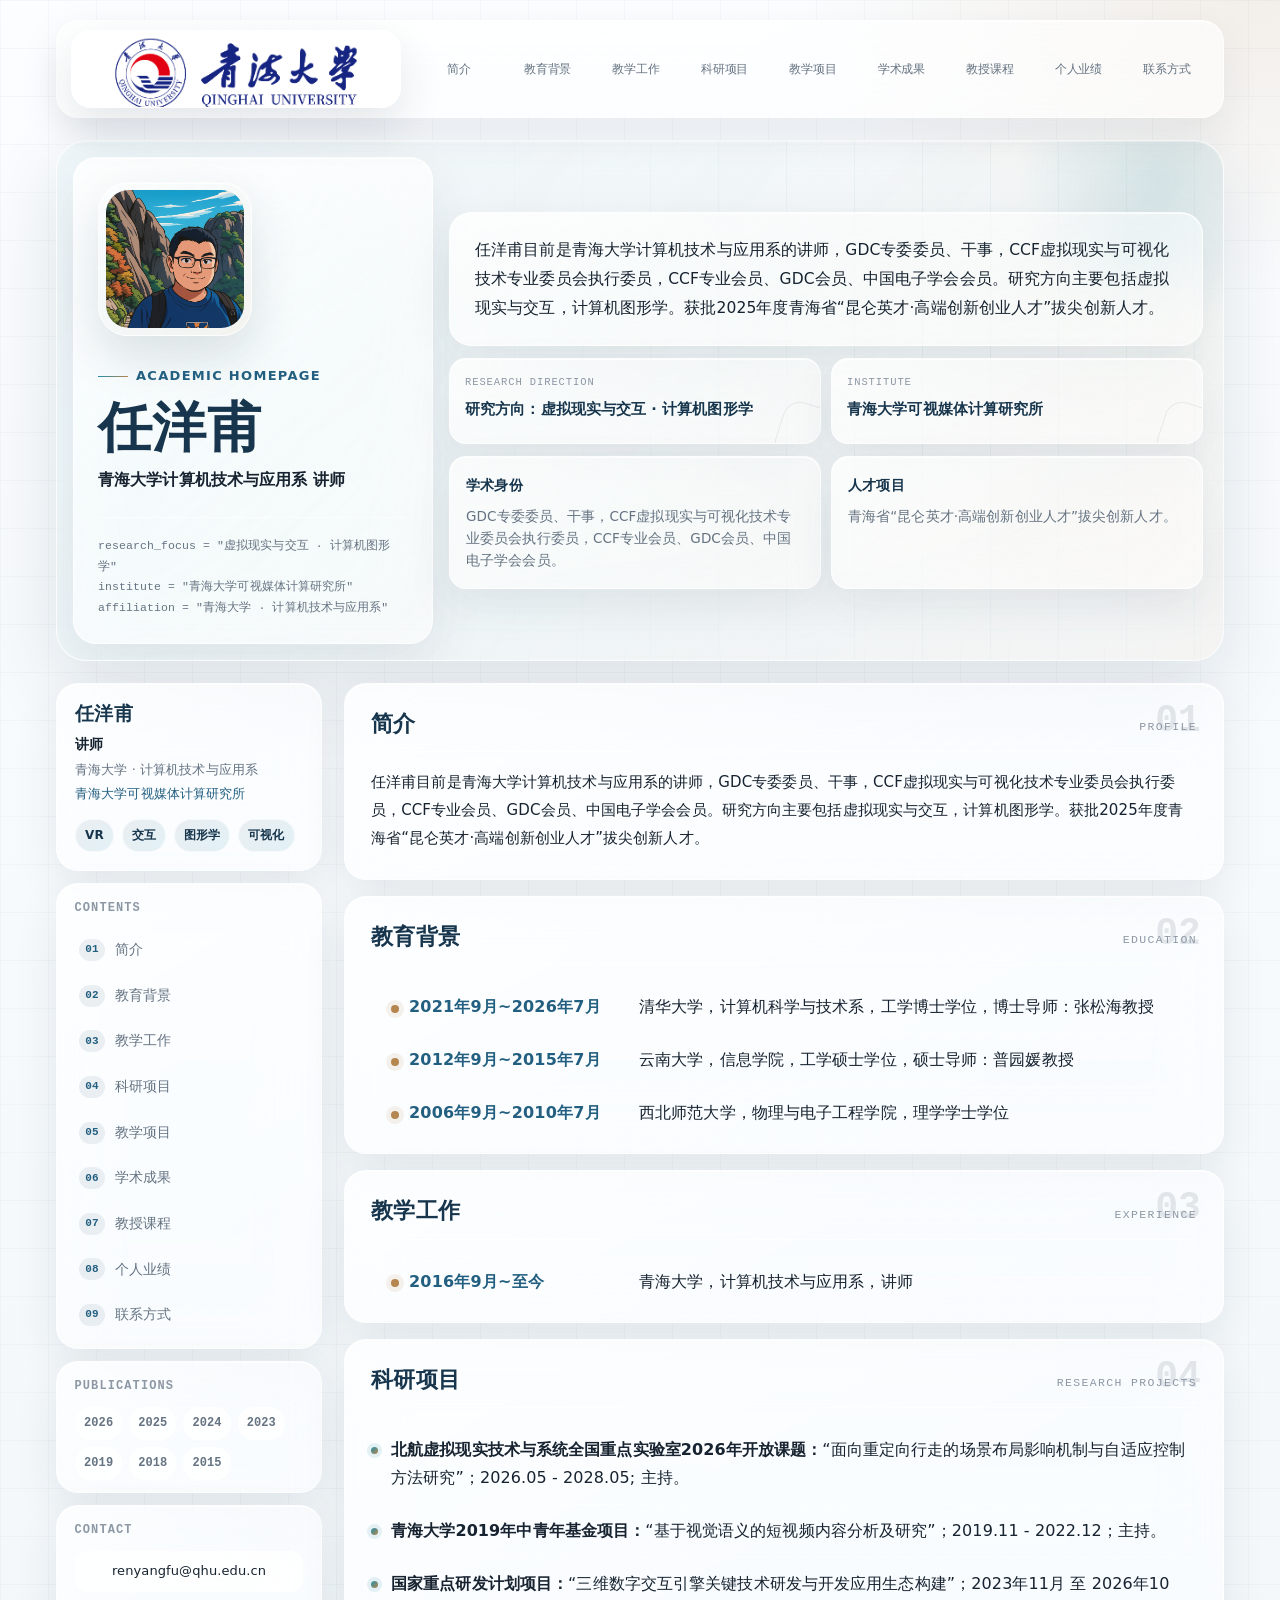
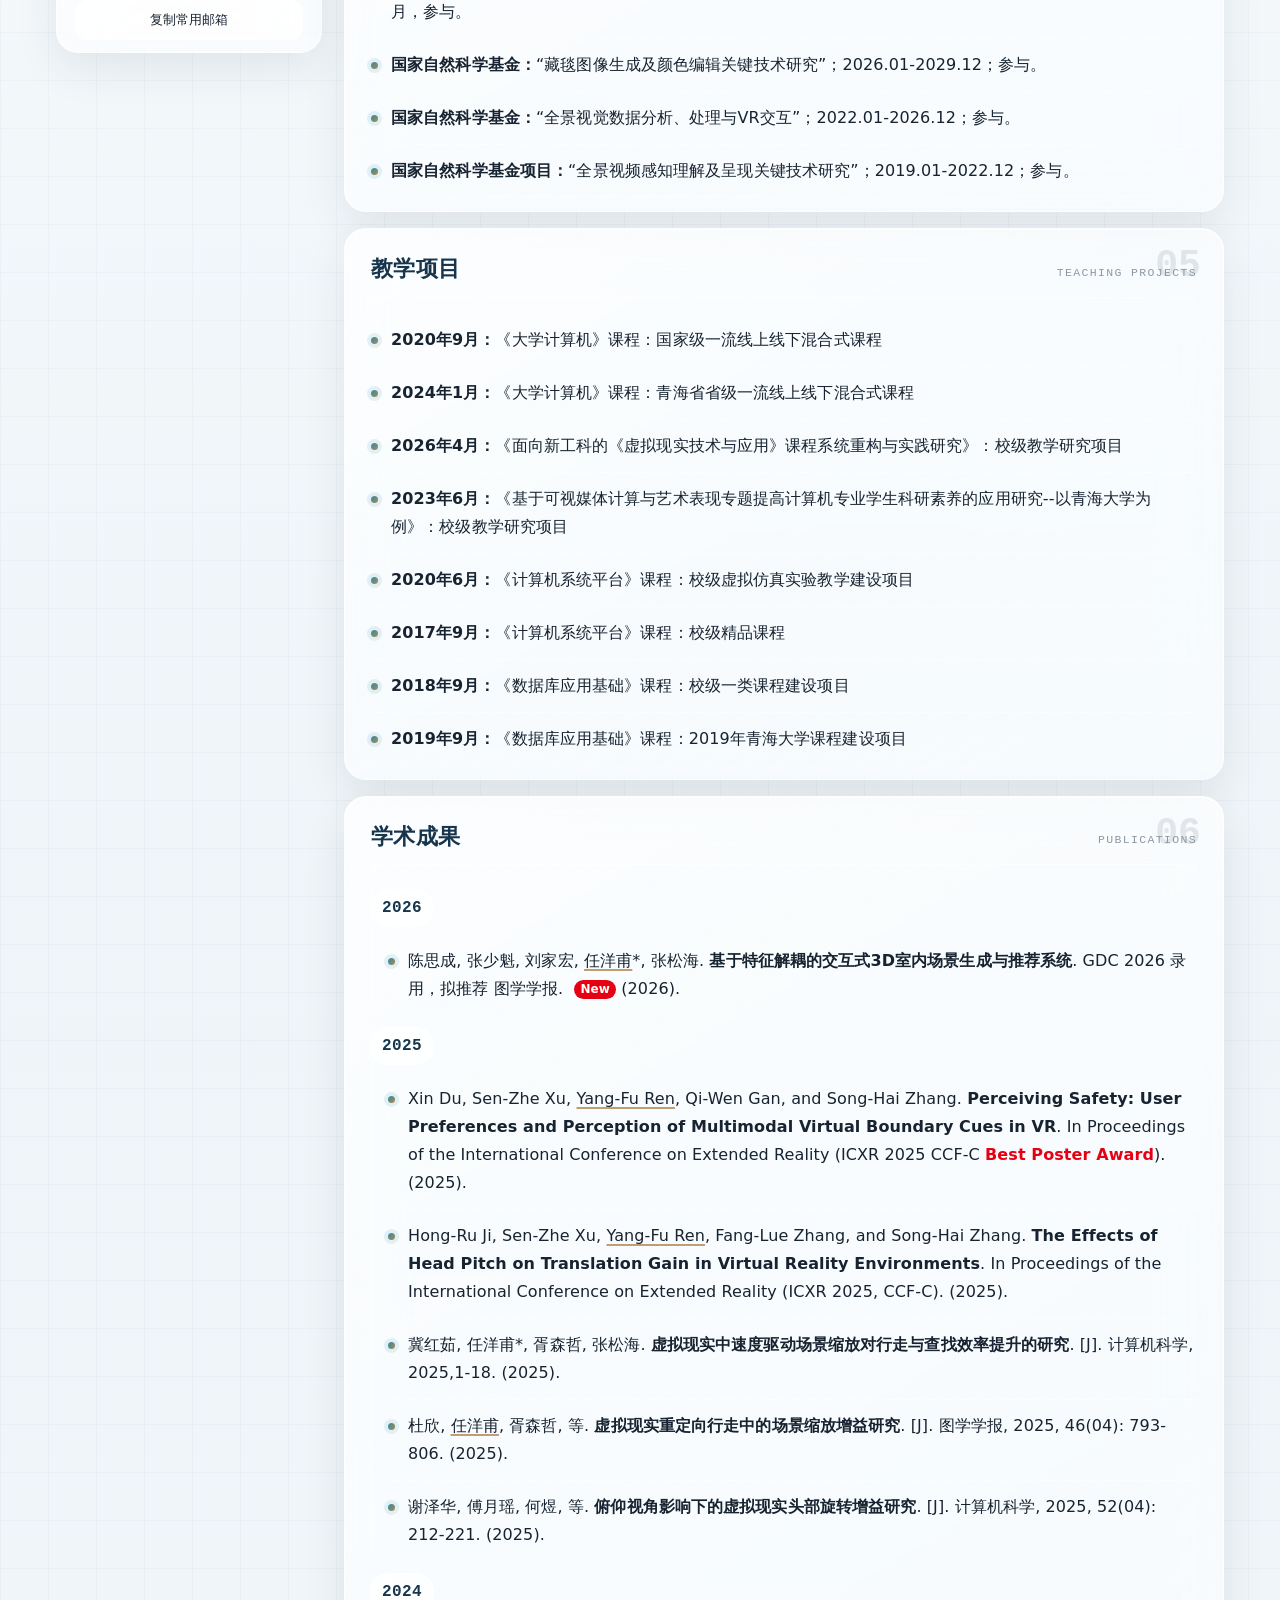
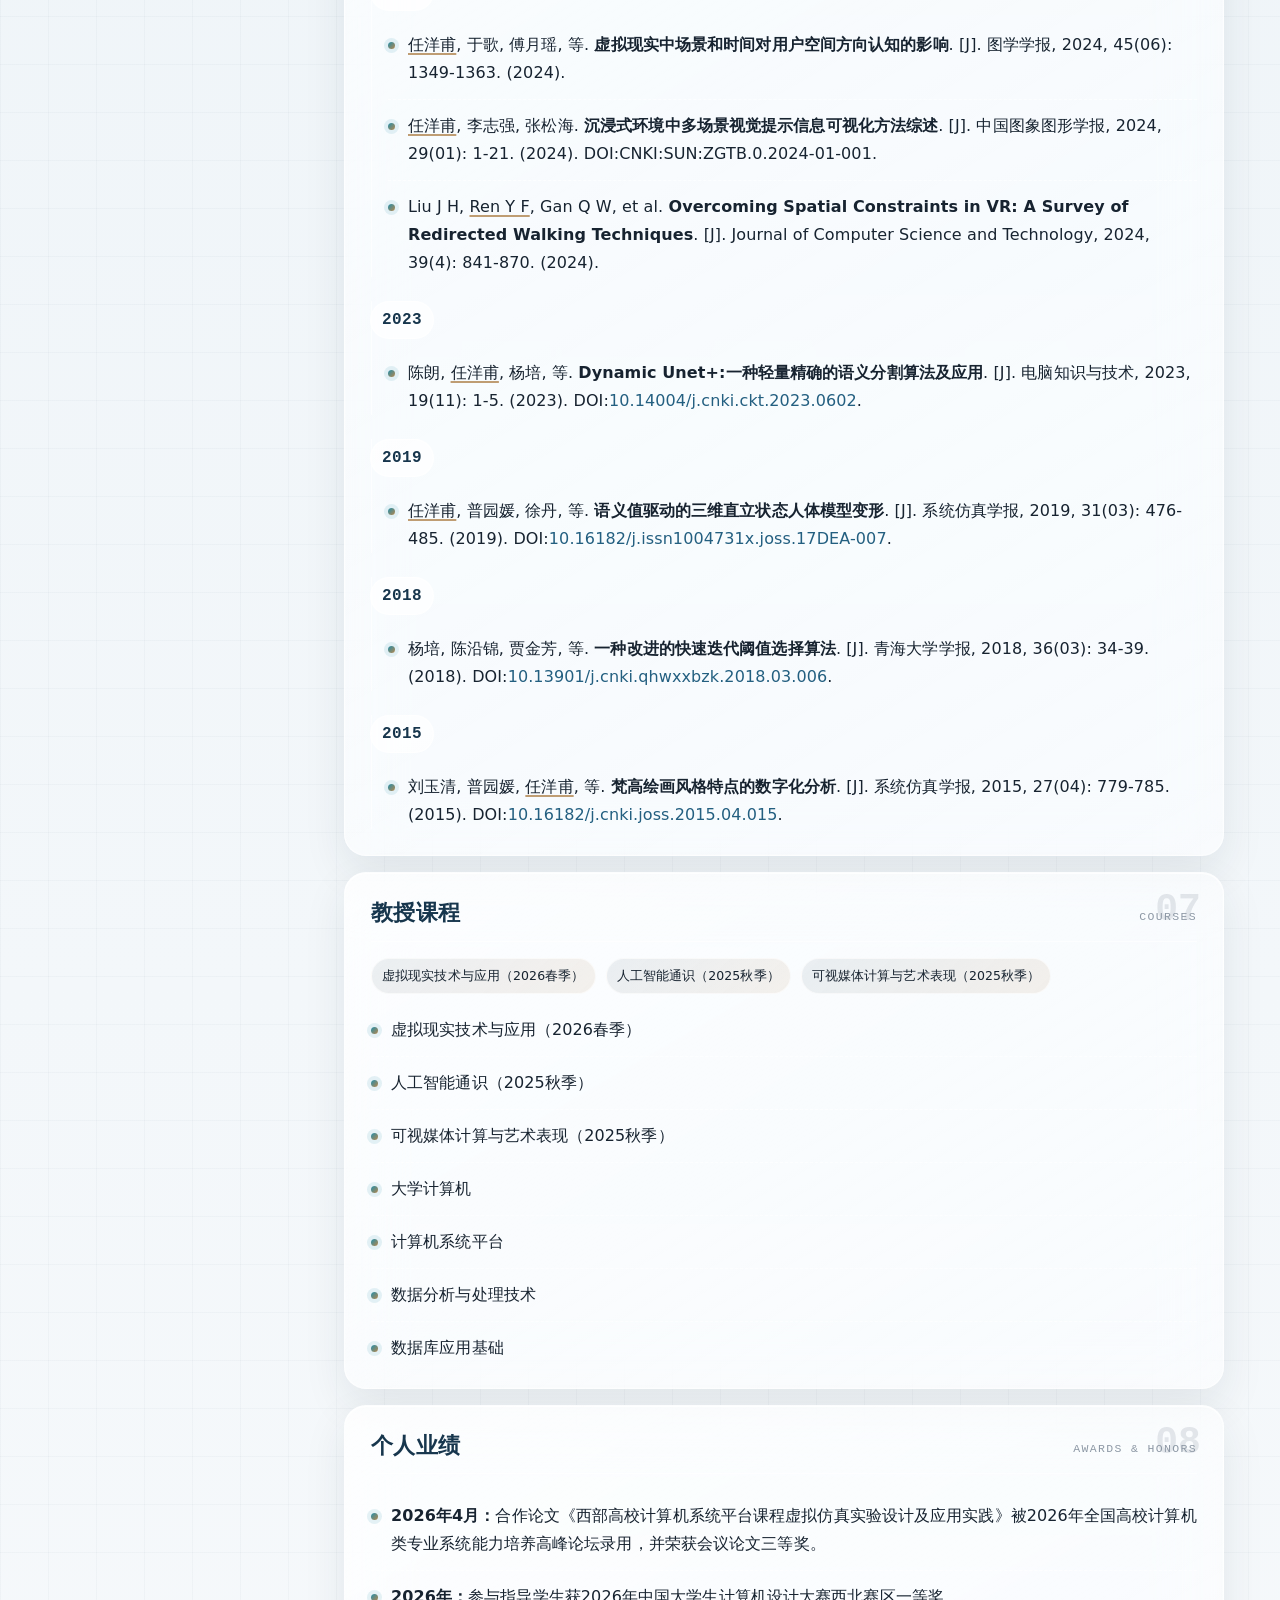
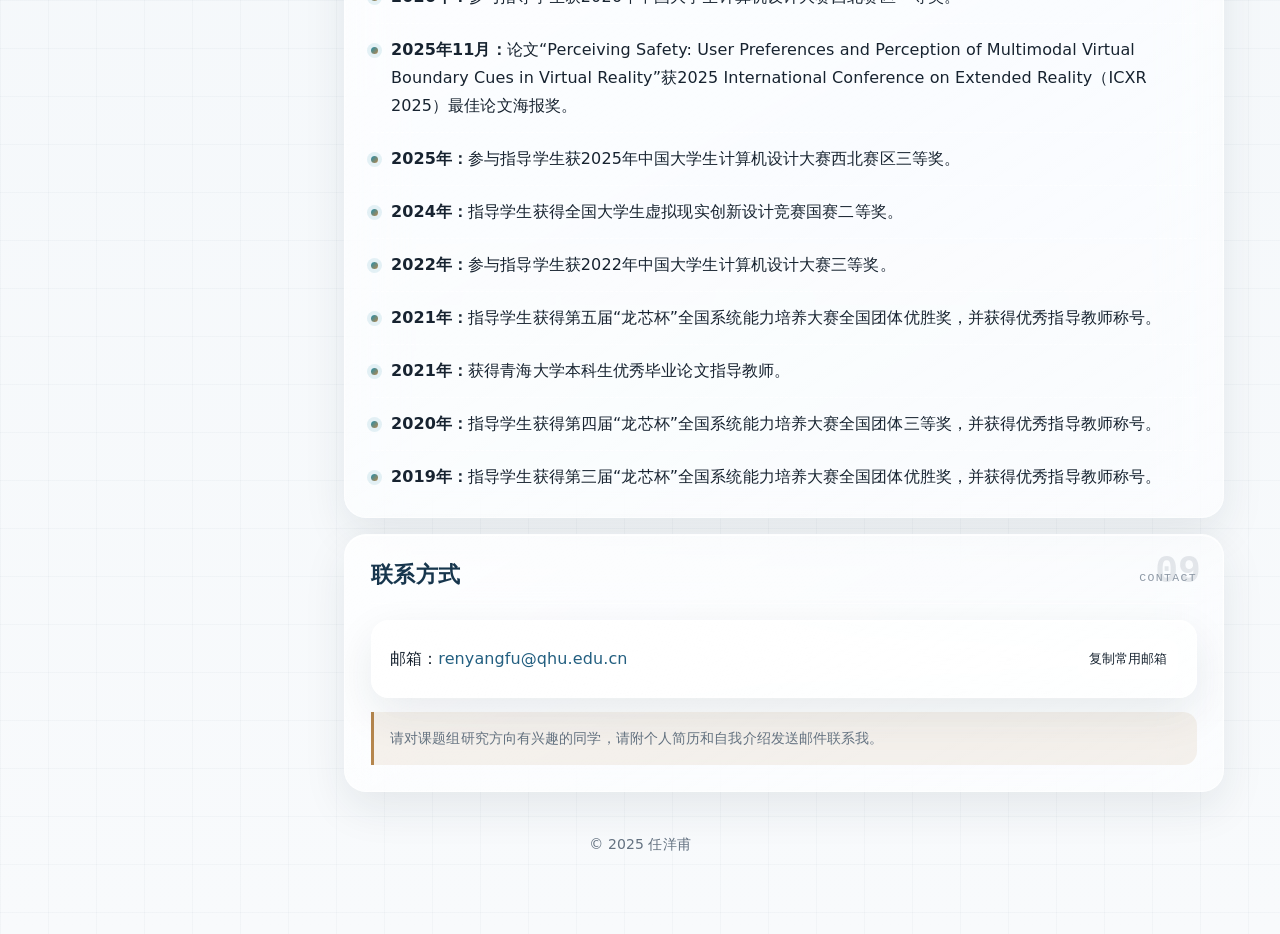
==== commit f9f8f7b4: "Update index.html" ====
--- a/index.html
+++ b/index.html
@@ -829,6 +829,7 @@
       awards: 
     [
       {year: "2026年4月",text: "合作论文《西部高校计算机系统平台课程虚拟仿真实验设计及应用实践》被2026年全国高校计算机类专业系统能力培养高峰论坛录用，并荣获会议论文三等奖。"},
+      {year: "2026年",text: "参与指导学生获2026年中国大学生计算机设计大赛西北赛区一等奖。"},
       {year: "2025年11月",text: "论文“Perceiving Safety: User Preferences and Perception of Multimodal Virtual Boundary Cues in Virtual Reality”获2025 International Conference on Extended Reality（ICXR 2025）最佳论文海报奖。"},
       {year: "2025年",text: "参与指导学生获2025年中国大学生计算机设计大赛西北赛区三等奖。"},
       {year: "2024年",text: "指导学生获得全国大学生虚拟现实创新设计竞赛国赛二等奖。"},
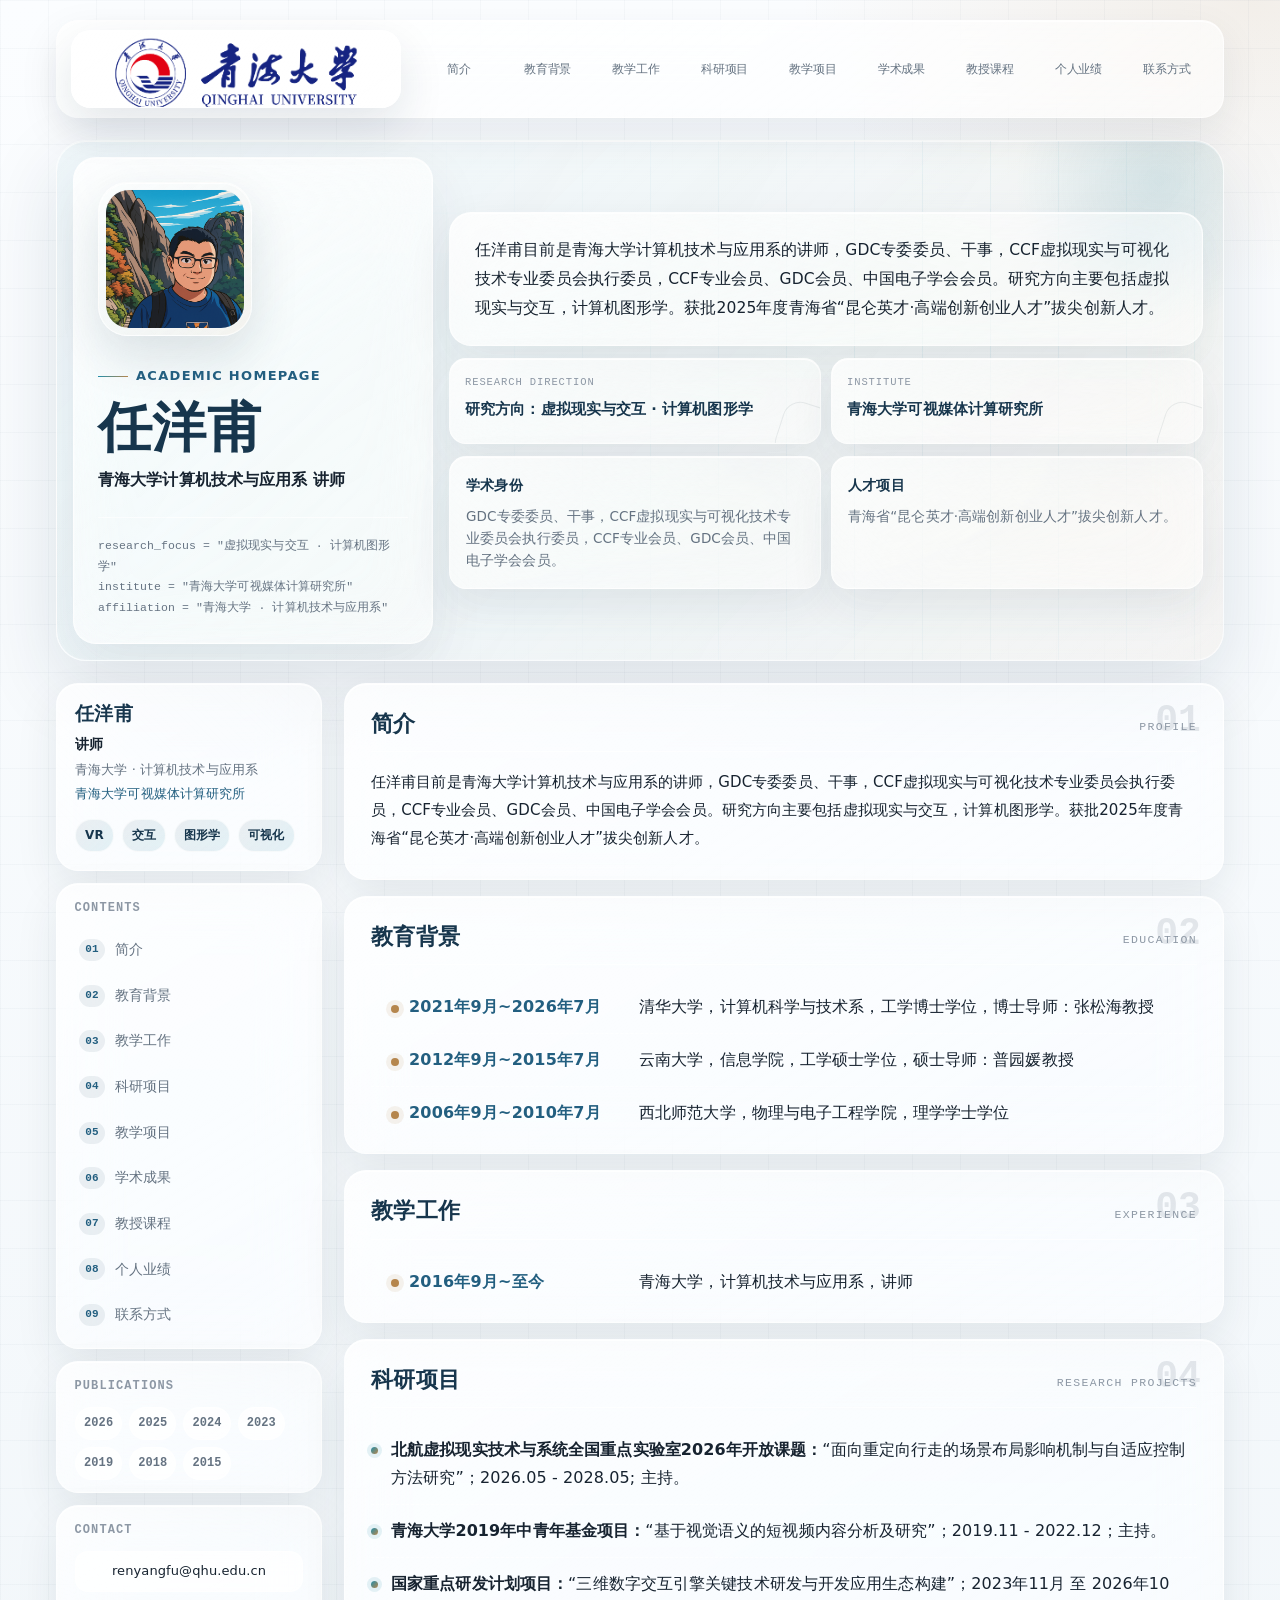
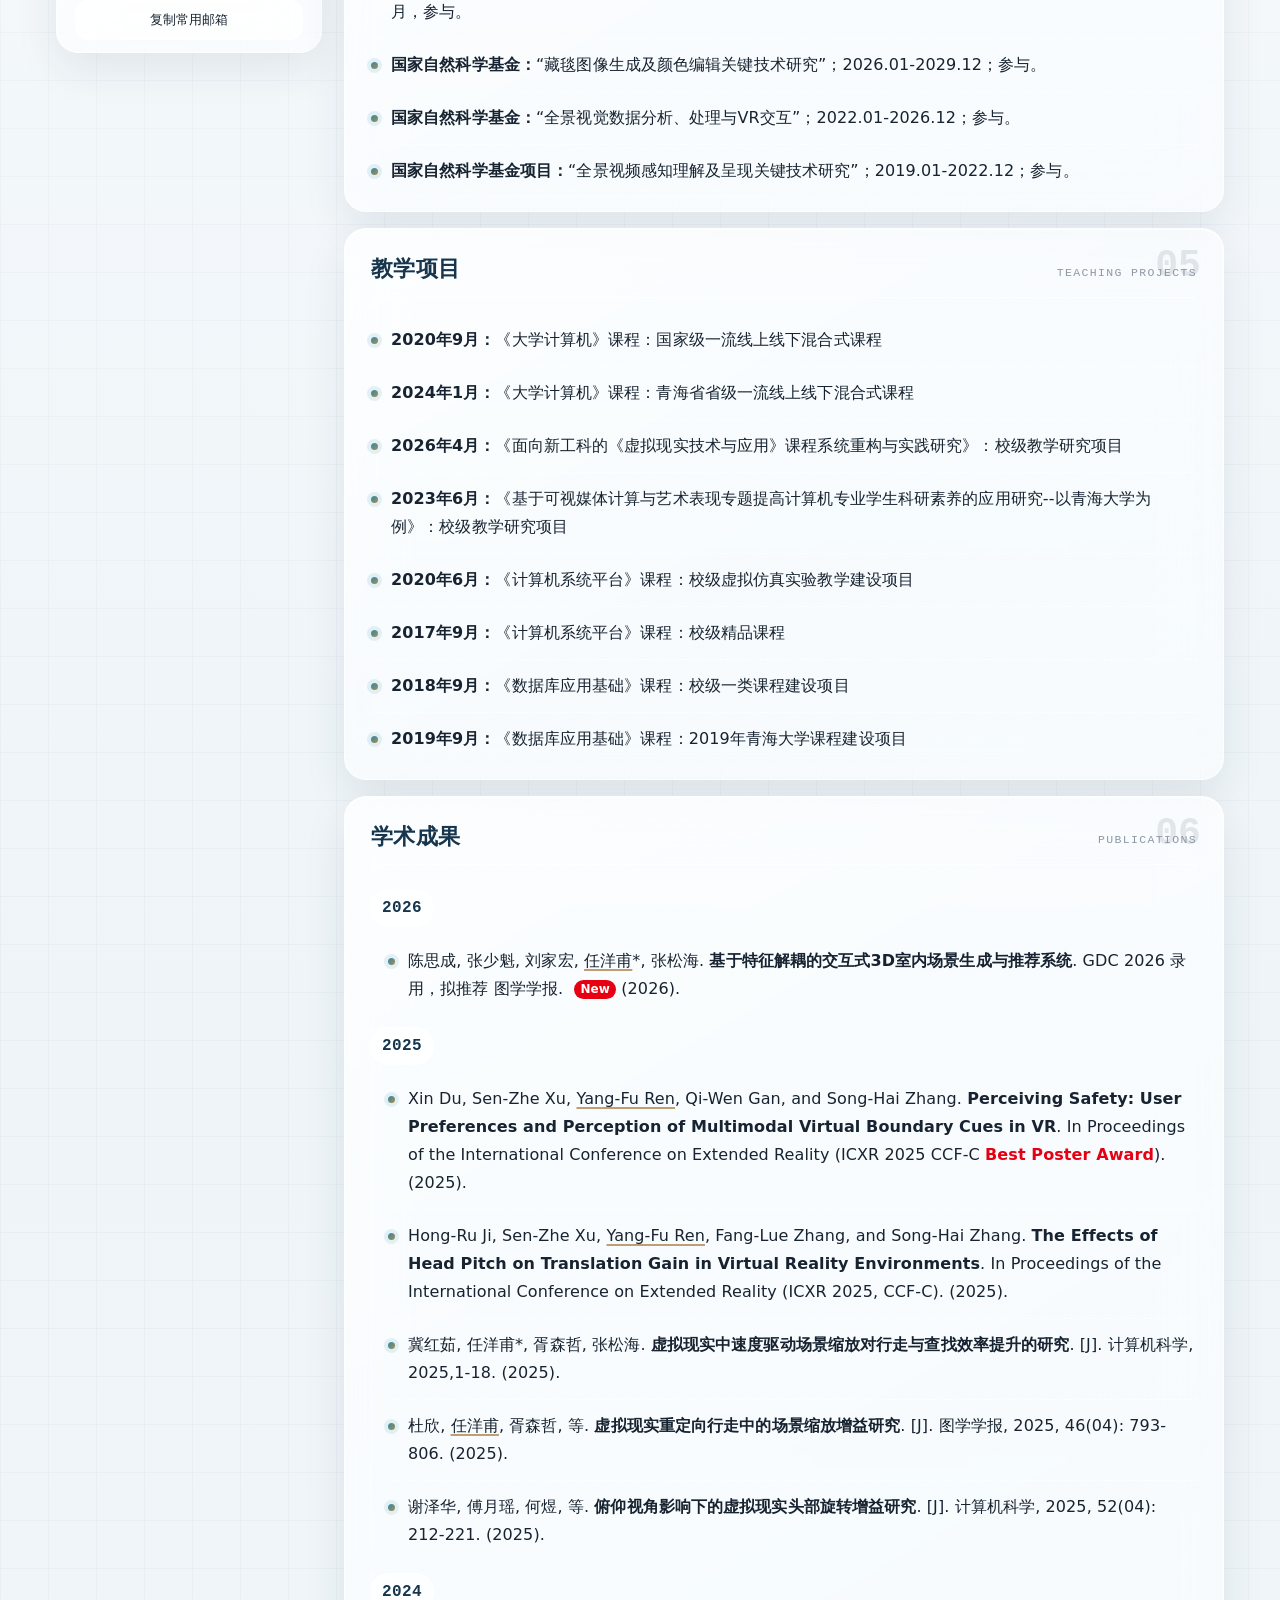
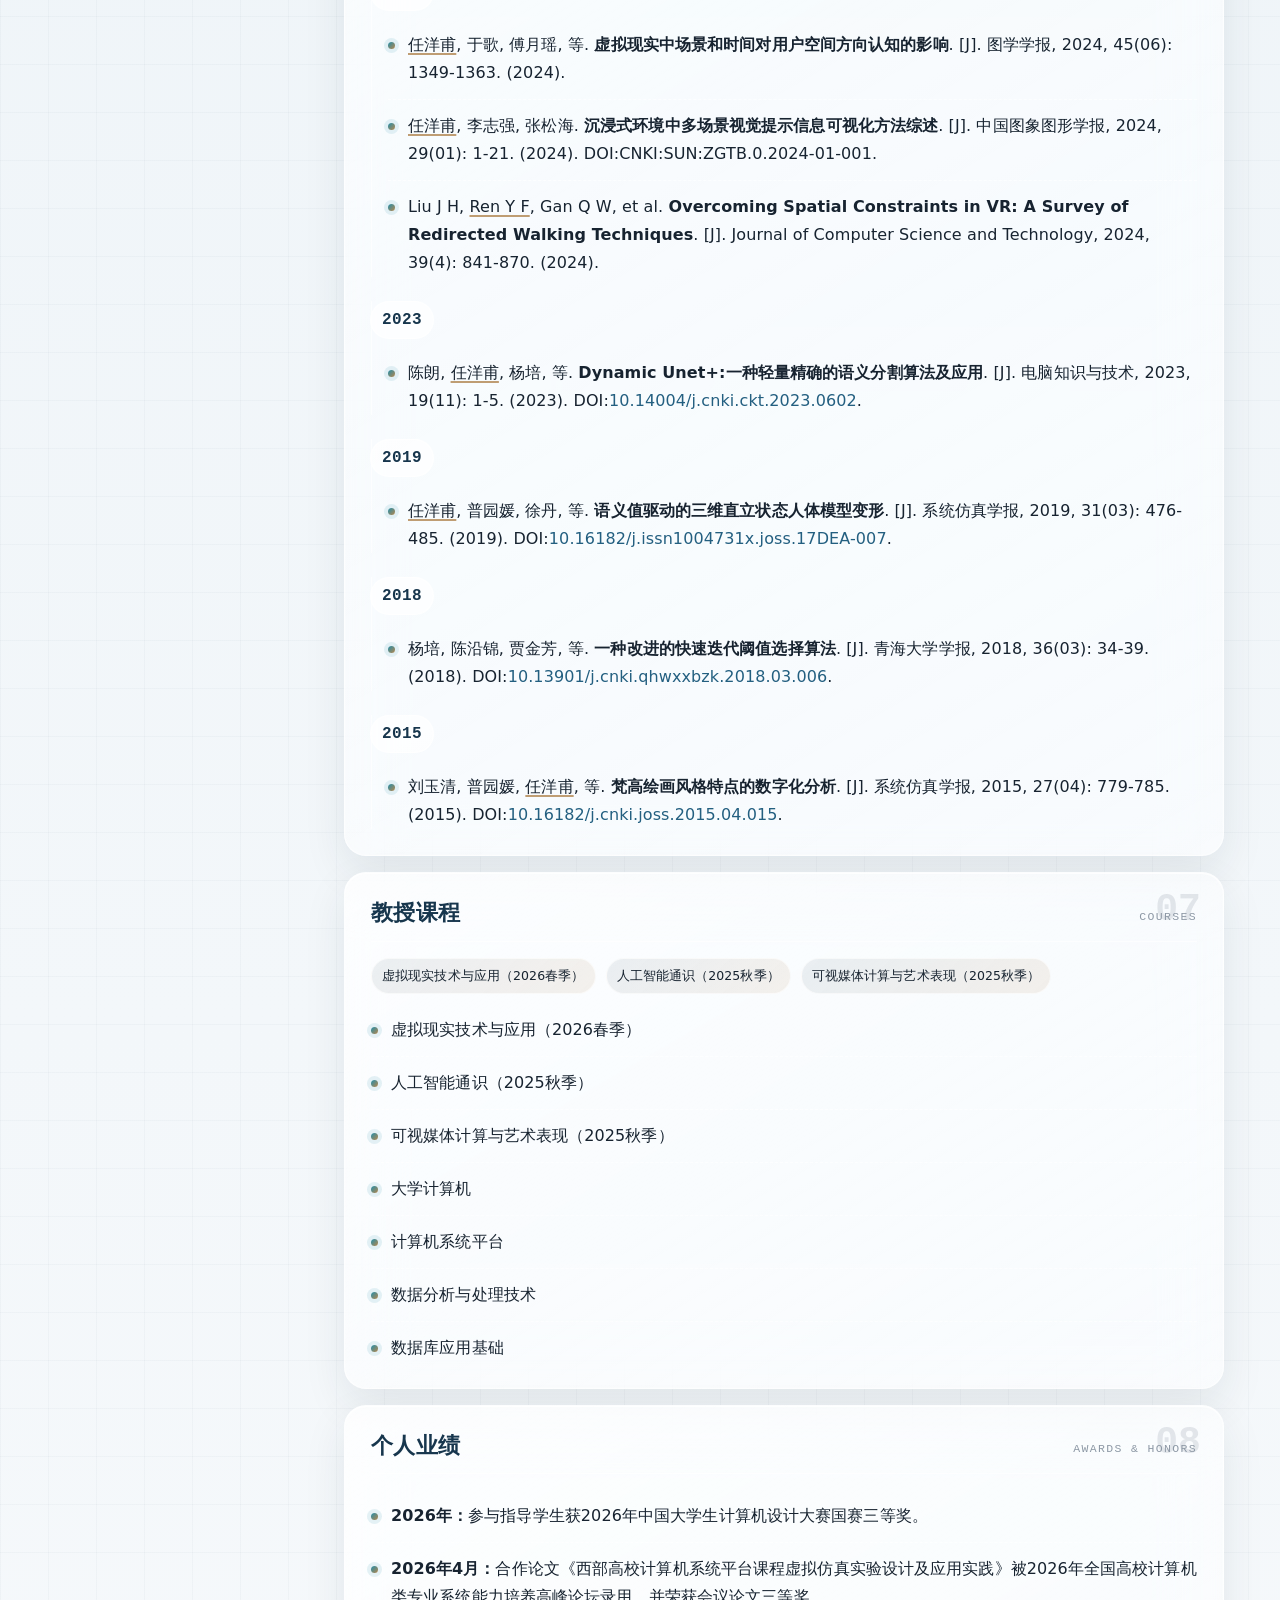
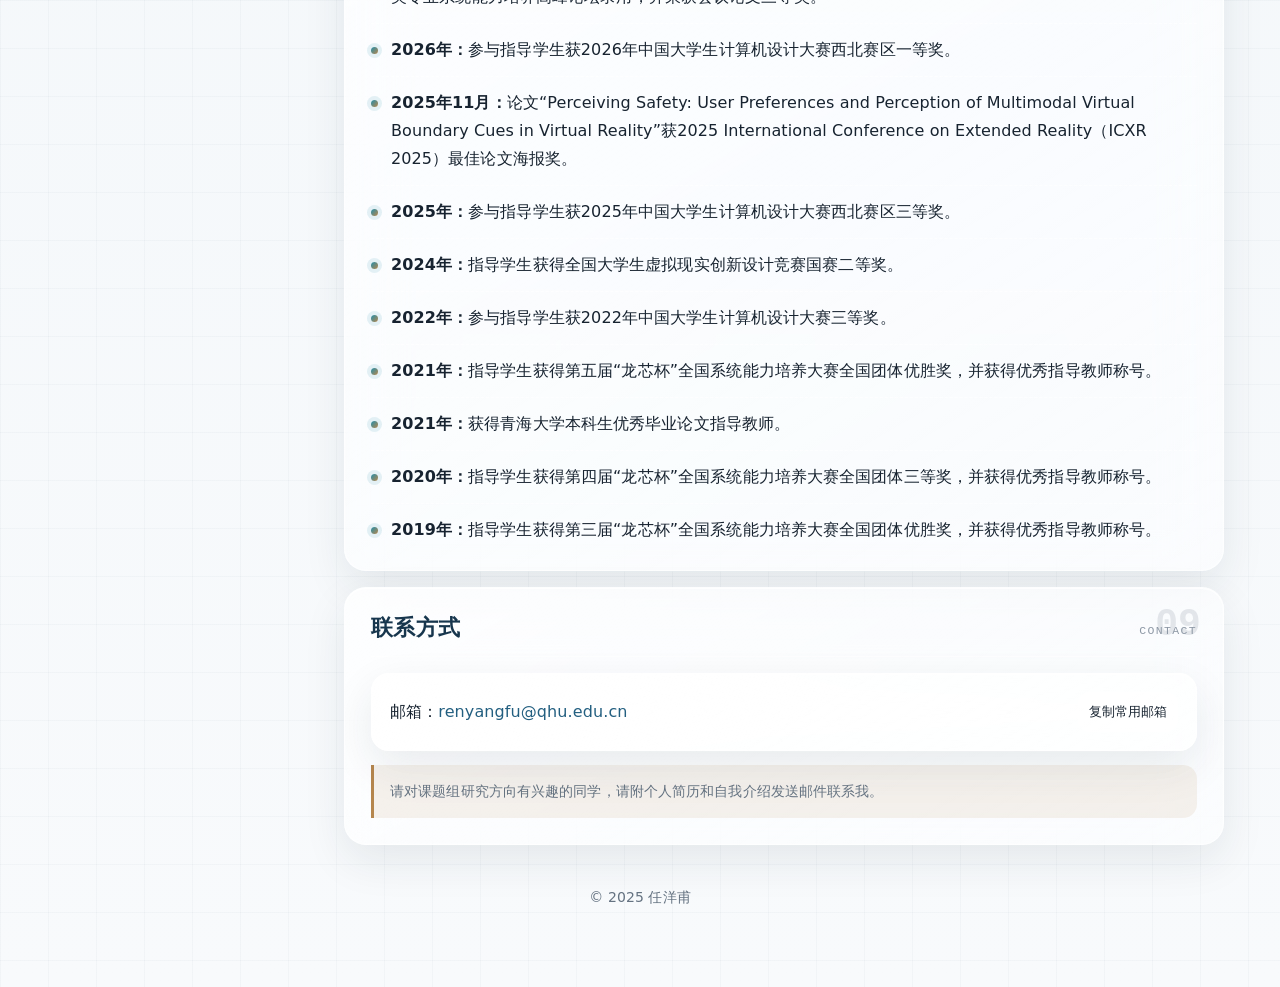
==== commit c13b0308: "Update index.html" ====
--- a/index.html
+++ b/index.html
@@ -828,6 +828,7 @@
 
       awards: 
     [
+      {year: "2026年",text: "参与指导学生获2026年中国大学生计算机设计大赛国赛三等奖。"},
       {year: "2026年4月",text: "合作论文《西部高校计算机系统平台课程虚拟仿真实验设计及应用实践》被2026年全国高校计算机类专业系统能力培养高峰论坛录用，并荣获会议论文三等奖。"},
       {year: "2026年",text: "参与指导学生获2026年中国大学生计算机设计大赛西北赛区一等奖。"},
       {year: "2025年11月",text: "论文“Perceiving Safety: User Preferences and Perception of Multimodal Virtual Boundary Cues in Virtual Reality”获2025 International Conference on Extended Reality（ICXR 2025）最佳论文海报奖。"},
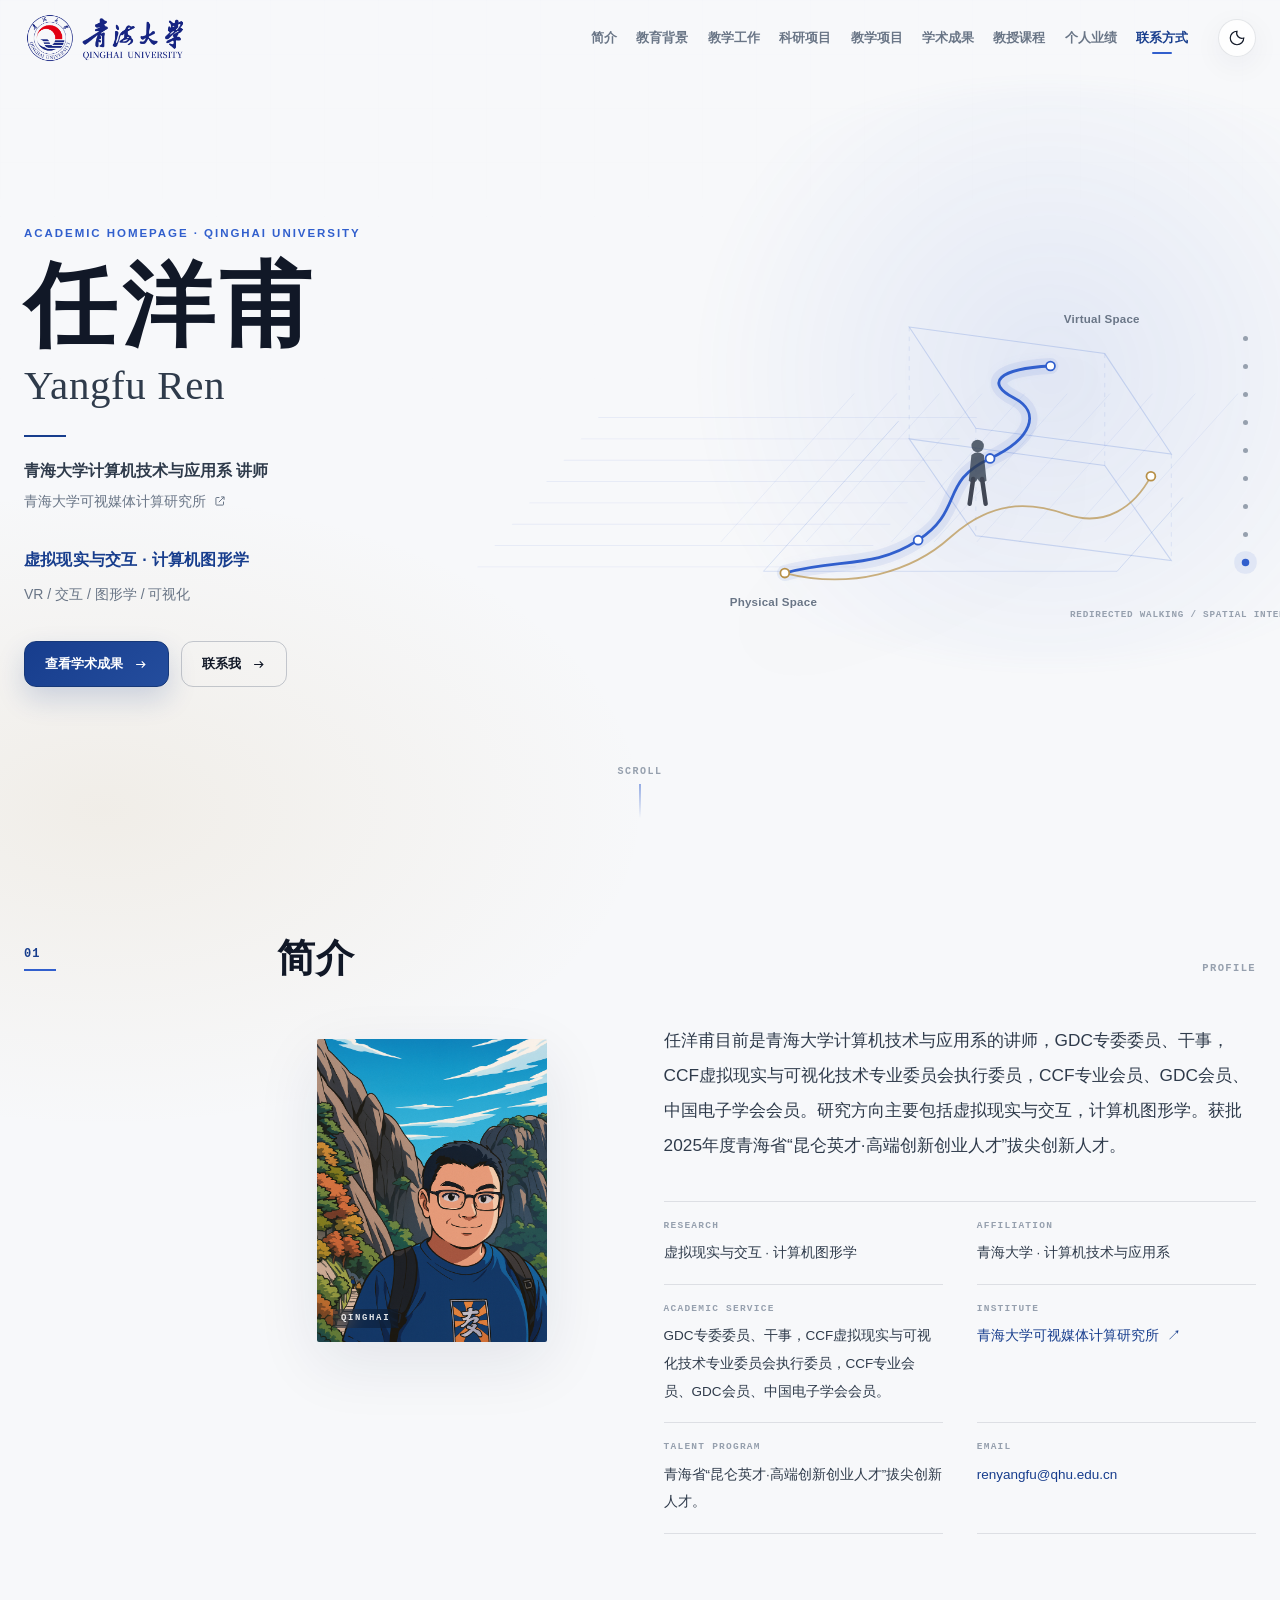
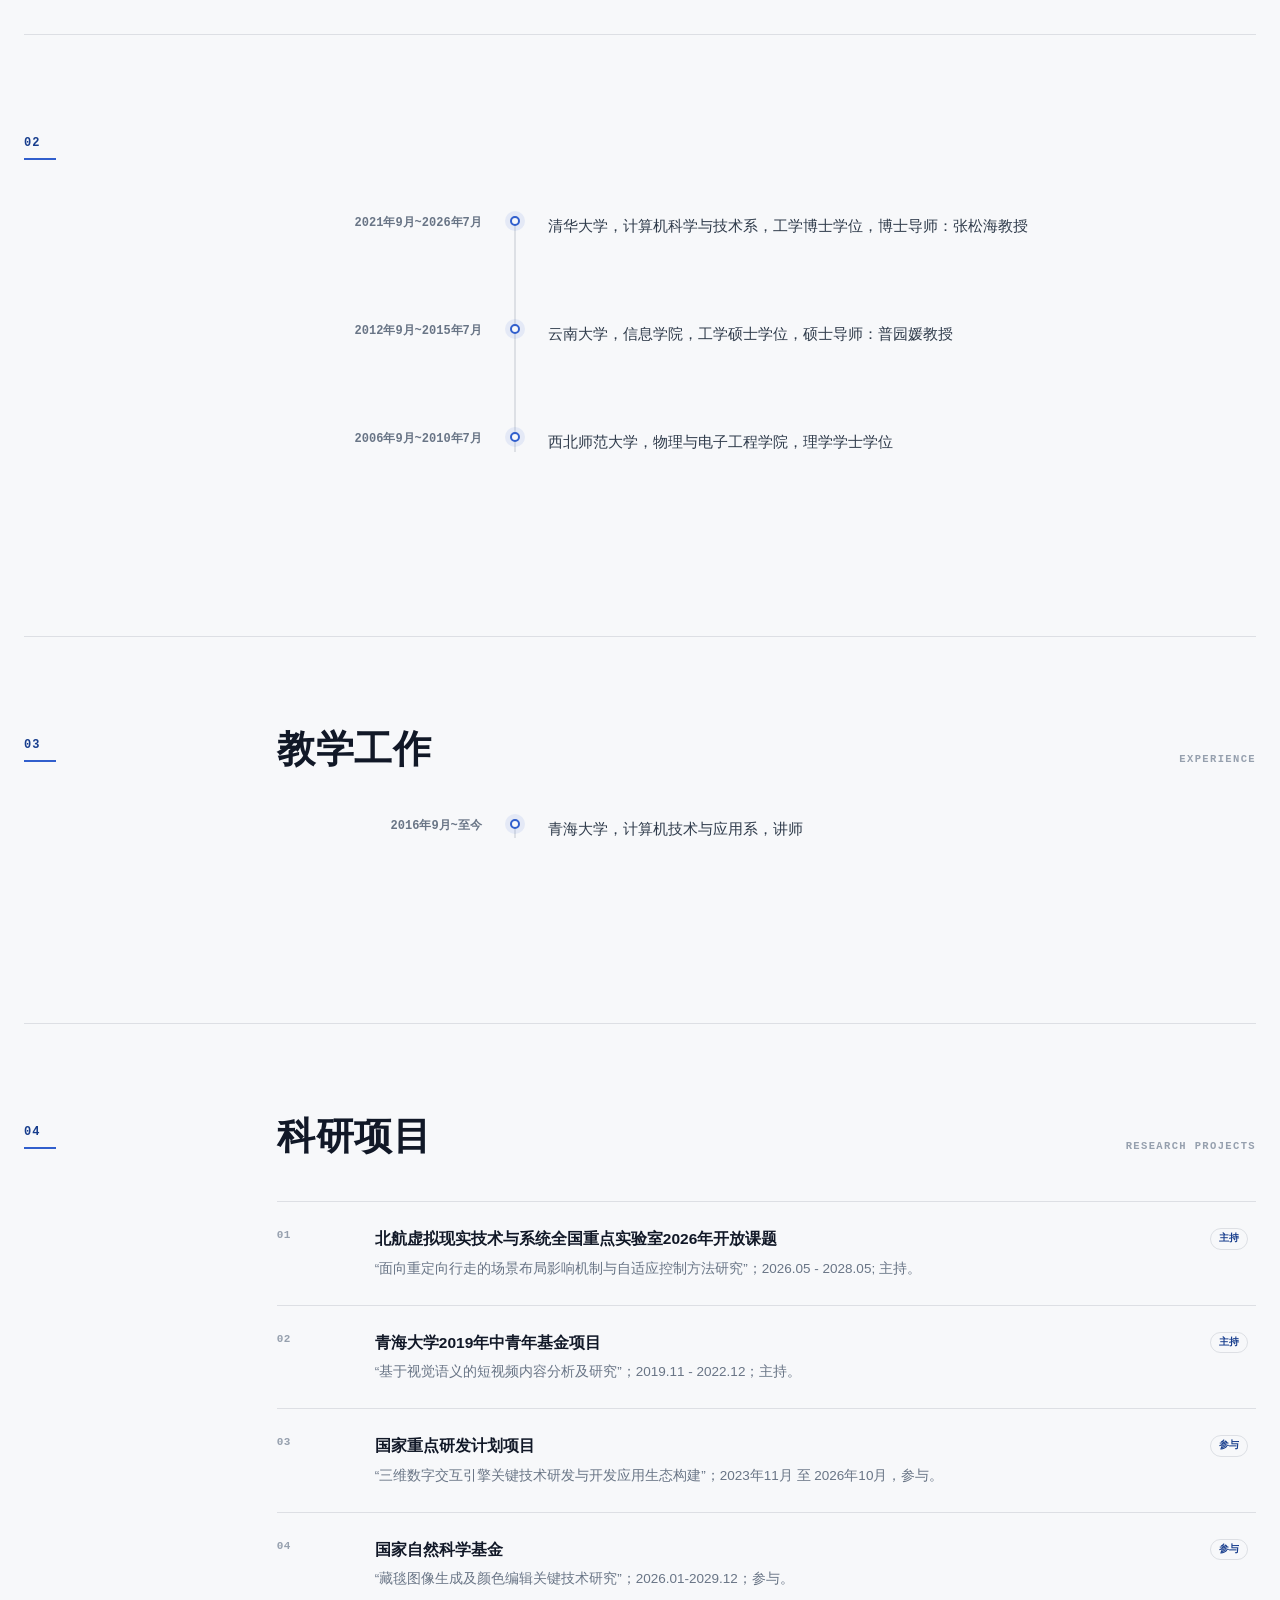
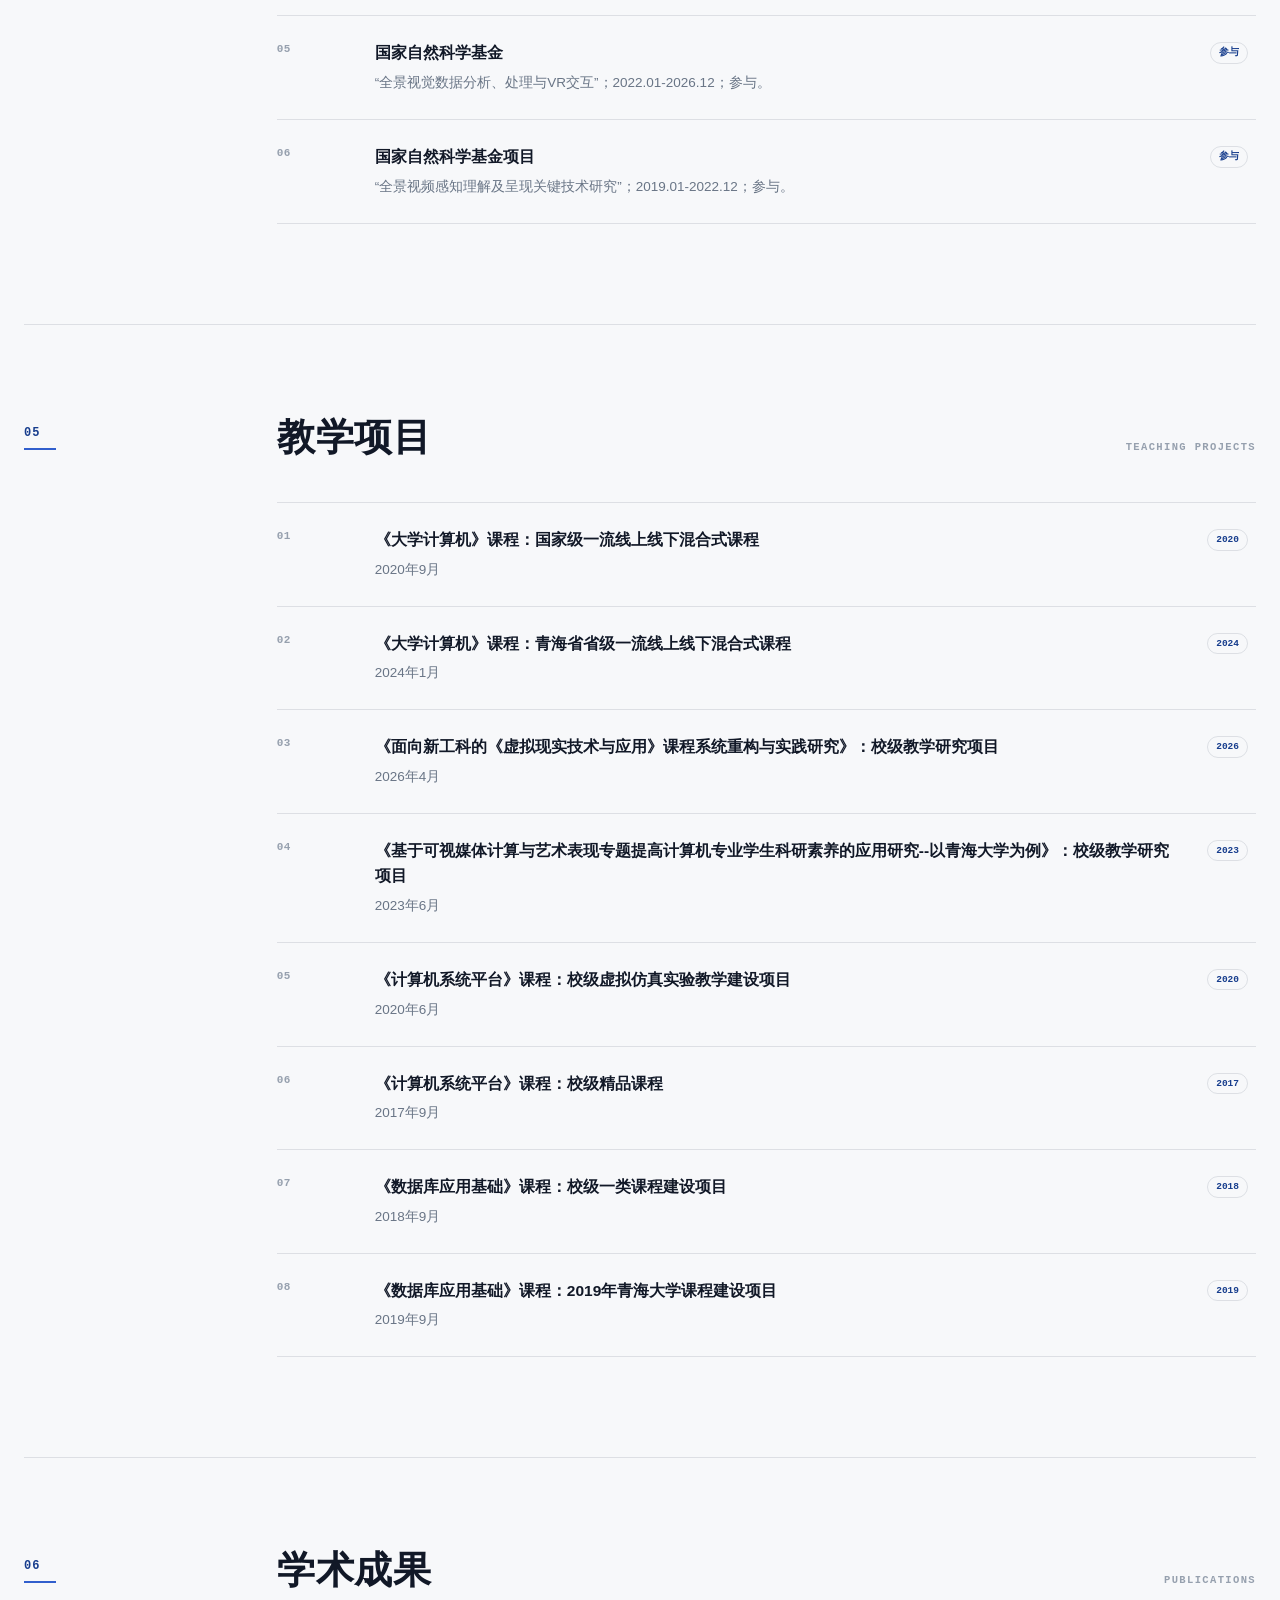
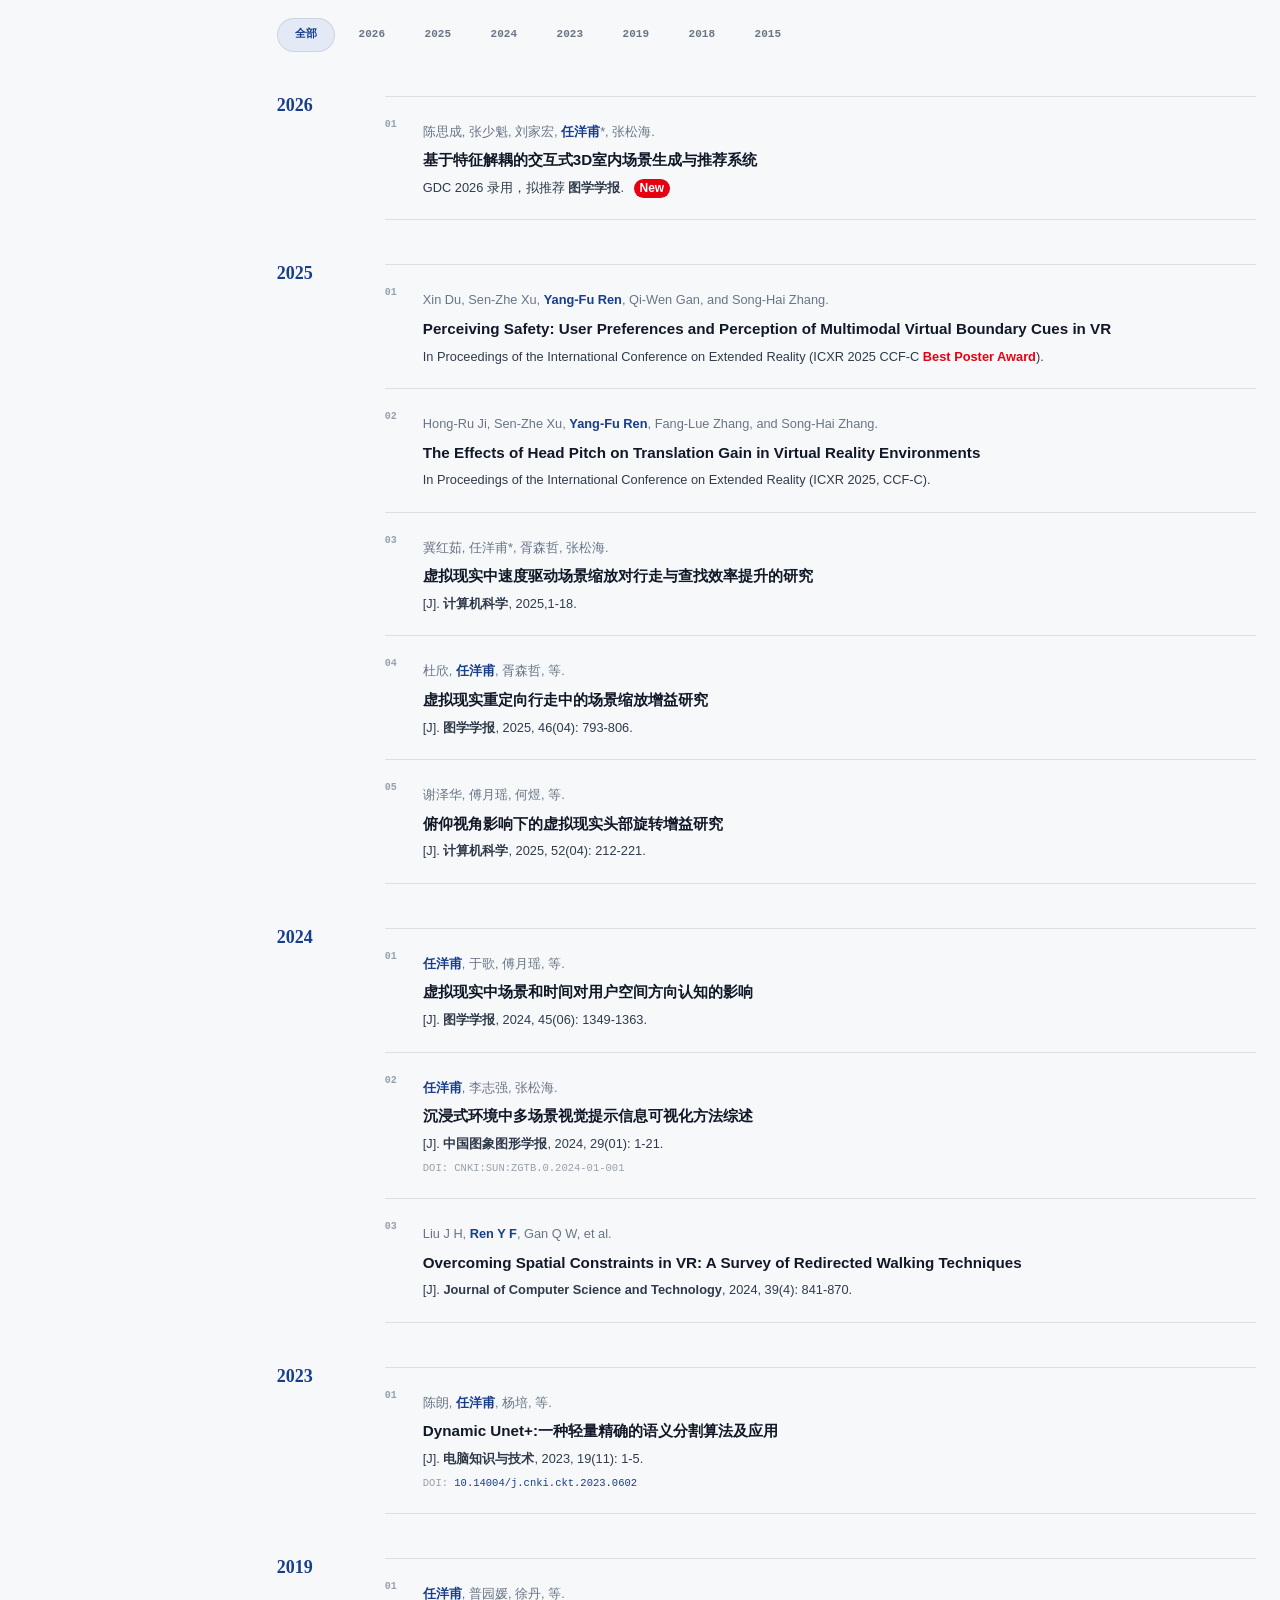
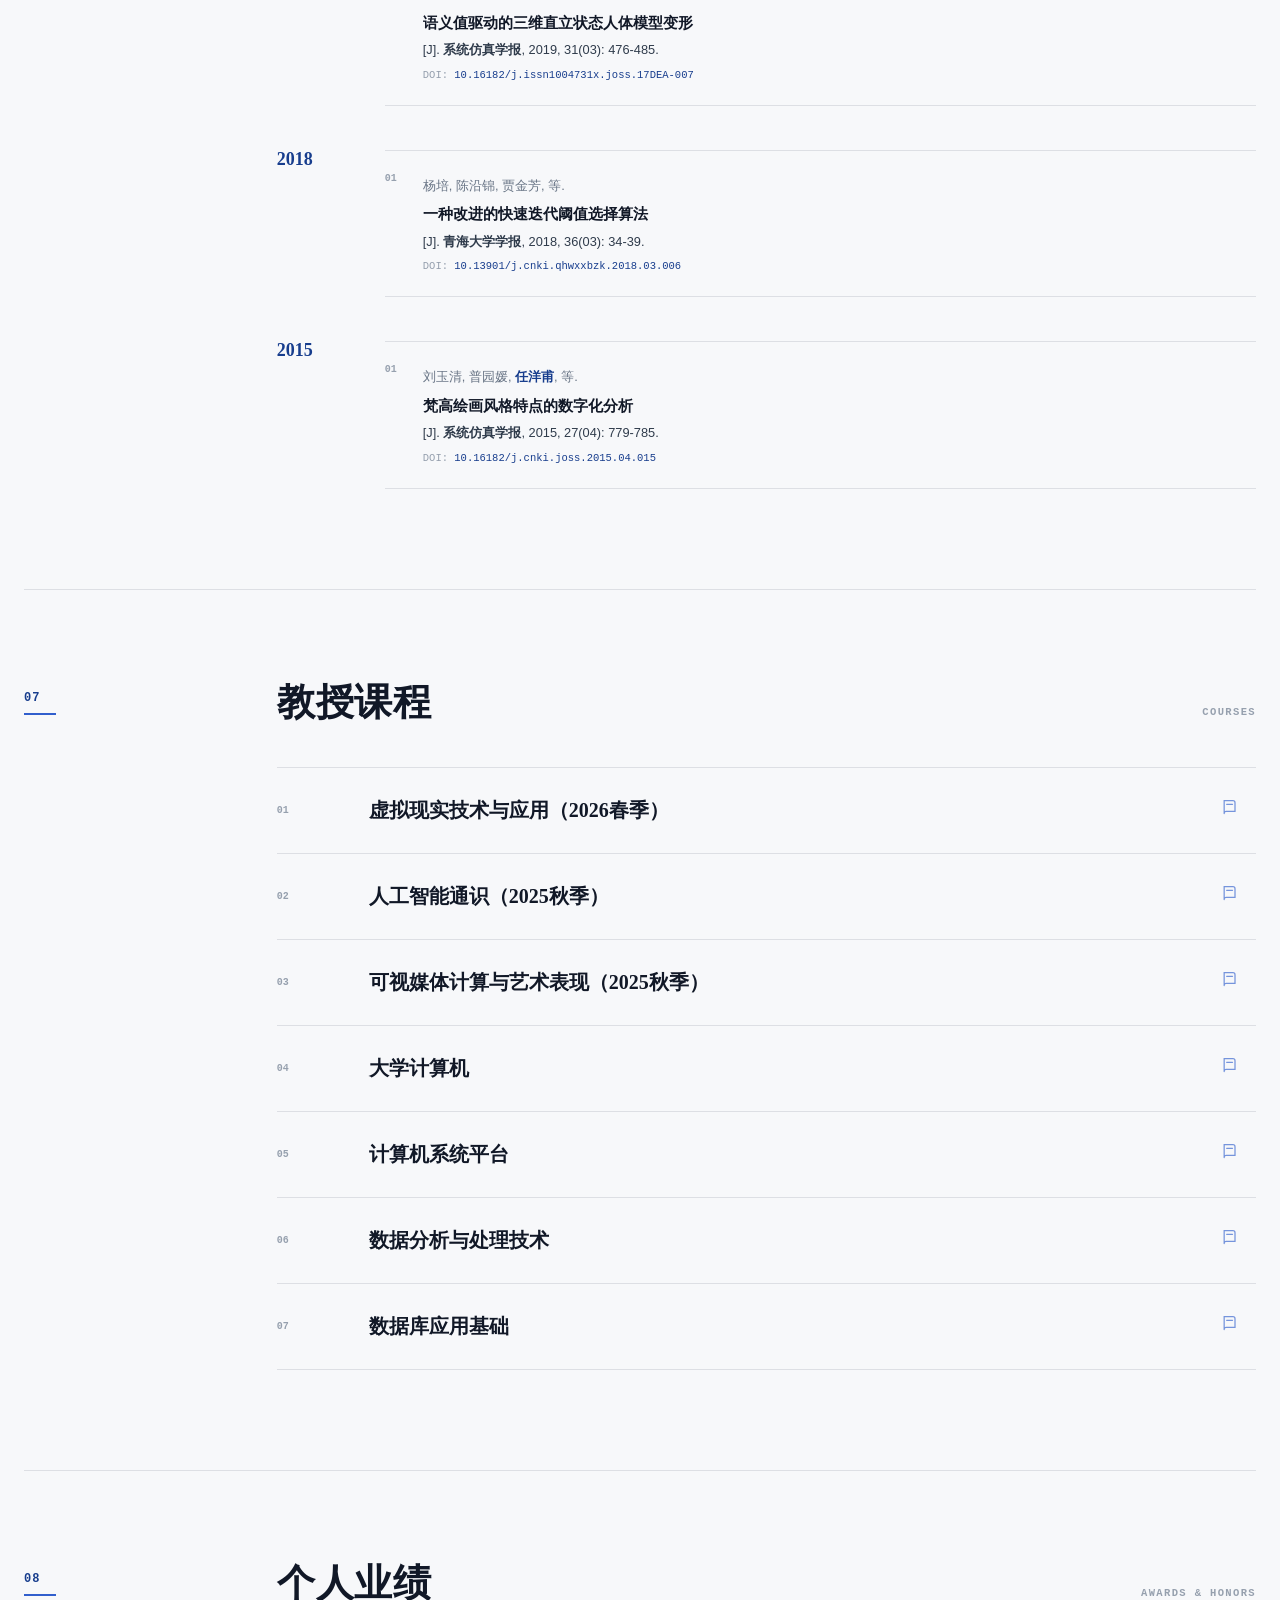
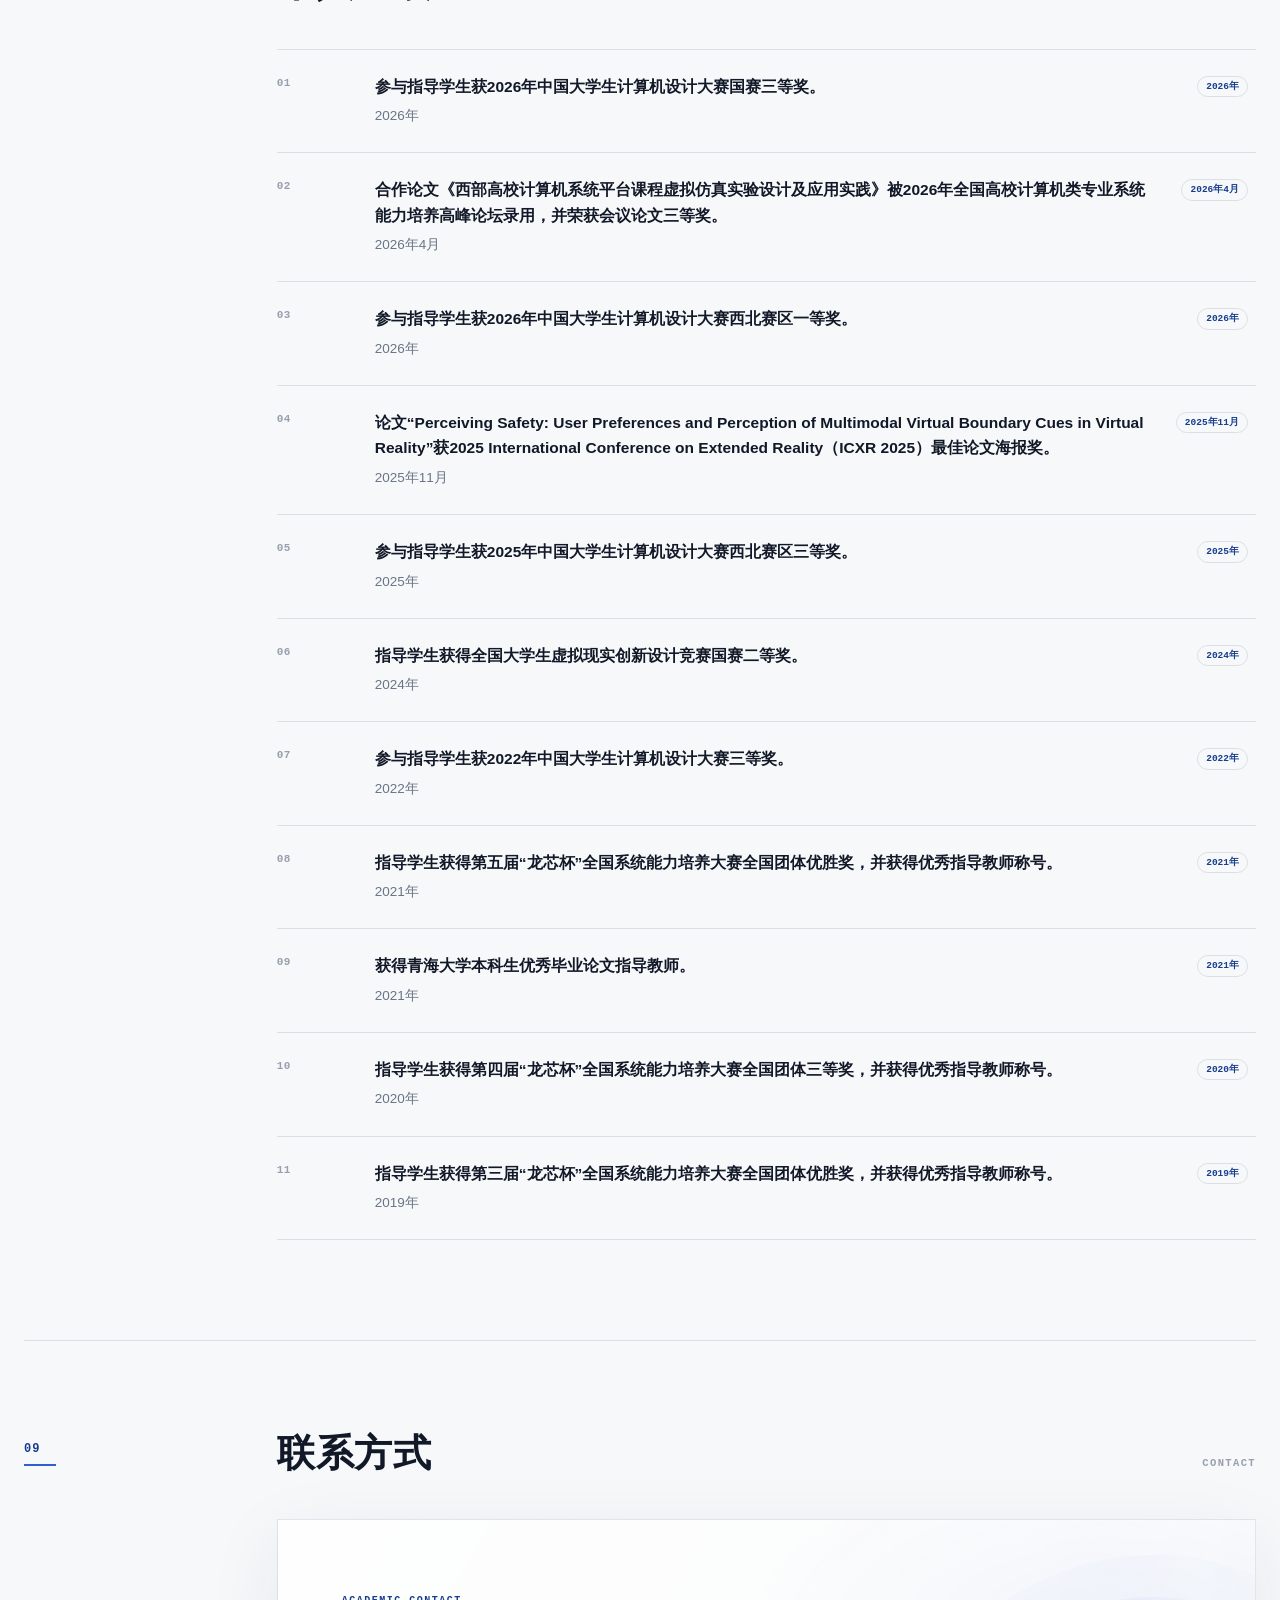
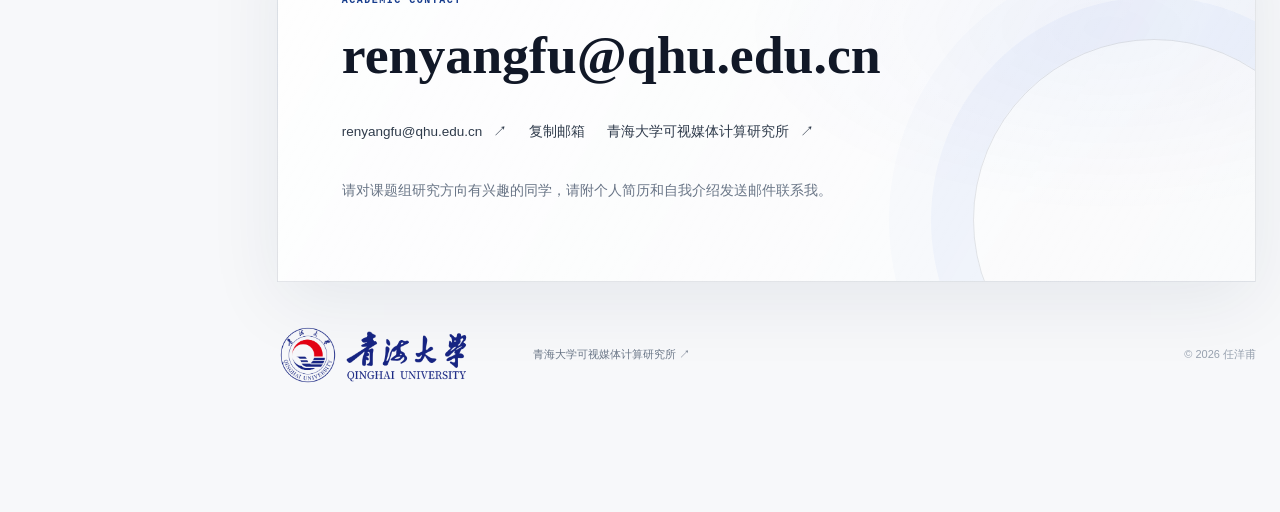
==== commit c5af9b67: "Add files via upload" ====
--- a/index.html
+++ b/index.html
@@ -3,1139 +3,84 @@
 <head>
   <meta charset="UTF-8" />
   <meta name="viewport" content="width=device-width, initial-scale=1, viewport-fit=cover" />
-  <title>任洋甫 - 个人主页</title>
-  <meta name="description" content="任洋甫，青海大学计算机技术与应用系讲师。研究方向：虚拟现实、全景交互、视频图像处理。教育背景、教学经历、科研/教学项目、学术成果、课程与联系方式。" />
+  <title>任洋甫 | 青海大学 · 虚拟现实与计算机图形学</title>
+  <meta name="description" content="任洋甫，青海大学计算机技术与应用系讲师，青海大学可视媒体计算研究所成员。研究方向包括虚拟现实与交互、计算机图形学。" />
+  <meta name="theme-color" content="#f7f8fa" />
   <meta name="color-scheme" content="light dark" />
   <meta property="og:type" content="profile" />
-  <meta property="og:title" content="任洋甫 - 个人主页" />
-  <meta property="og:description" content="青海大学计算机技术与应用系 讲师；研究方向：虚拟现实、全景交互、视频图像处理。" />
+  <meta property="og:title" content="任洋甫 | 个人学术主页" />
+  <meta property="og:description" content="青海大学计算机技术与应用系讲师；研究方向：虚拟现实与交互、计算机图形学。" />
   <meta property="og:locale" content="zh_CN" />
-  <meta name="theme-color" content="#102f46" />
-
   <script type="application/ld+json">
   {
-    "@context":"https://schema.org",
-    "@type":"Person",
-    "name":"任洋甫",
-    "jobTitle":"讲师",
-    "affiliation":{"@type":"CollegeOrUniversity","name":"青海大学","department":"计算机技术与应用系"},
-    "worksFor":{"@type":"CollegeOrUniversity","name":"青海大学"},
-    "email":["mailto:renyangfu@qhu.edu.cn"],
-    "alumniOf":[
-      {"@type":"CollegeOrUniversity","name":"清华大学"},
-      {"@type":"CollegeOrUniversity","name":"云南大学"},
-      {"@type":"CollegeOrUniversity","name":"西北师范大学"}
+    "@context": "https://schema.org",
+    "@type": "Person",
+    "name": "任洋甫",
+    "alternateName": "Yangfu Ren",
+    "jobTitle": "讲师",
+    "affiliation": {
+      "@type": "CollegeOrUniversity",
+      "name": "青海大学",
+      "department": "计算机技术与应用系"
+    },
+    "memberOf": {
+      "@type": "Organization",
+      "name": "青海大学可视媒体计算研究所",
+      "url": "https://qhucvm.github.io/"
+    },
+    "email": "mailto:renyangfu@qhu.edu.cn",
+    "alumniOf": [
+      {"@type": "CollegeOrUniversity", "name": "清华大学"},
+      {"@type": "CollegeOrUniversity", "name": "云南大学"},
+      {"@type": "CollegeOrUniversity", "name": "西北师范大学"}
     ],
-    "knowsAbout":["虚拟现实","全景交互","视频图像处理"]
+    "knowsAbout": ["虚拟现实与交互", "计算机图形学"]
   }
   </script>
-
-  <style>
-    :root {
-      --bg: #f6f8fb;
-      --bg-2: #eef3f7;
-      --card: rgba(255, 255, 255, .58);
-      --card-strong: rgba(255, 255, 255, .76);
-      --glass-shine: rgba(255, 255, 255, .62);
-      --glass-soft: rgba(255, 255, 255, .28);
-      --ink: #15212c;
-      --muted: #647180;
-      --muted-2: #8a96a5;
-      --line: rgba(255, 255, 255, .46);
-      --line-strong: rgba(16, 47, 70, .24);
-      --navy: #102f46;
-      --blue: #235b80;
-      --cyan: #2989a6;
-      --gold: #a9793d;
-      --navy-soft: rgba(16, 47, 70, .08);
-      --cyan-soft: rgba(41, 137, 166, .12);
-      --gold-soft: rgba(169, 121, 61, .14);
-      --shadow: 0 24px 70px rgba(16, 47, 70, .10);
-      --shadow-card: 0 14px 36px rgba(16, 47, 70, .08);
-      --radius-xl: 32px;
-      --radius-lg: 24px;
-      --content-max: 1220px;
-      --nav-h: 72px;
-    }
-
-    @media (prefers-color-scheme: dark) {
-      :root {
-        --bg: #090f15;
-        --bg-2: #0d141b;
-        --card: rgba(17, 25, 33, .54);
-        --card-strong: rgba(17, 25, 33, .76);
-        --glass-shine: rgba(255, 255, 255, .16);
-        --glass-soft: rgba(255, 255, 255, .07);
-        --ink: #edf3f8;
-        --muted: #a8b4c1;
-        --muted-2: #8492a0;
-        --line: rgba(255, 255, 255, .16);
-        --line-strong: rgba(237, 243, 248, .26);
-        --navy: #a8c9df;
-        --blue: #91bdd9;
-        --cyan: #75c8dc;
-        --gold: #d0a96f;
-        --navy-soft: rgba(168, 201, 223, .10);
-        --cyan-soft: rgba(117, 200, 220, .13);
-        --gold-soft: rgba(208, 169, 111, .15);
-        --shadow: 0 28px 80px rgba(0, 0, 0, .38);
-        --shadow-card: 0 16px 42px rgba(0, 0, 0, .30);
-      }
-    }
-
-    * { box-sizing: border-box; }
-    html { scroll-behavior: smooth; }
-    body {
-      margin: 0;
-      color: var(--ink);
-      font: 16px/1.75 ui-sans-serif, system-ui, -apple-system, BlinkMacSystemFont, "Segoe UI", Roboto, "Helvetica Neue", Arial, "Noto Sans", "PingFang SC", "Hiragino Sans GB", "Microsoft YaHei", sans-serif;
-      background:
-        linear-gradient(rgba(16,47,70,.046) 1px, transparent 1px),
-        linear-gradient(90deg, rgba(16,47,70,.046) 1px, transparent 1px),
-        radial-gradient(780px 440px at 10% -8%, rgba(41,137,166,.15), transparent 62%),
-        radial-gradient(760px 460px at 96% 2%, rgba(169,121,61,.13), transparent 58%),
-        linear-gradient(180deg, #f9fbfd 0%, var(--bg) 42%, var(--bg-2) 100%);
-      background-size: 36px 36px, 36px 36px, auto, auto, auto;
-      letter-spacing: .1px;
-    }
-    @media (prefers-color-scheme: dark) {
-      body {
-        background:
-          linear-gradient(rgba(237,243,248,.035) 1px, transparent 1px),
-          linear-gradient(90deg, rgba(237,243,248,.035) 1px, transparent 1px),
-          radial-gradient(780px 440px at 10% -8%, rgba(117,200,220,.12), transparent 62%),
-          radial-gradient(760px 460px at 96% 2%, rgba(208,169,111,.10), transparent 58%),
-          linear-gradient(180deg, #080d12 0%, var(--bg) 42%, var(--bg-2) 100%);
-        background-size: 36px 36px, 36px 36px, auto, auto, auto;
-      }
-    }
-
-    a { color: var(--blue); text-decoration: none; }
-    a:hover { text-decoration: underline; text-underline-offset: 3px; }
-    img { max-width: 100%; display: block; }
-    .skip-link { position: absolute; left: -9999px; width: 1px; height: 1px; overflow: hidden; }
-    .skip-link:focus { position: fixed; left: 16px; top: 16px; z-index: 999; width: auto; height: auto; padding: 8px 12px; border-radius: 10px; background: var(--navy); color: #fff; }
-
-    .scroll-progress { position: fixed; left: 0; top: 0; z-index: 200; width: 100%; height: 3px; transform-origin: left center; transform: scaleX(0); background: linear-gradient(90deg, var(--cyan), var(--gold)); box-shadow: 0 0 18px rgba(41,137,166,.35); }
-    .page-shell { width: min(var(--content-max), calc(100% - 40px)); margin: 0 auto; padding: 22px 0 64px; }
-    .topbar { position: sticky; top: 12px; z-index: 90; margin-bottom: 26px; backdrop-filter: blur(18px) saturate(150%); -webkit-backdrop-filter: blur(18px) saturate(150%); }
-    nav.primary { min-height: var(--nav-h); display: grid; grid-template-columns: auto 1fr; align-items: center; gap: 18px; padding: 12px 14px 12px 18px; border: 1px solid var(--line); border-radius: 21px; background: var(--card); box-shadow: var(--shadow-card); }
-    .brand-mini { display: inline-flex; align-items: center; gap: 18px; min-width: 0; color: var(--navy); }
-    .brand-logo-shell { width: 42px; height: 42px; display: inline-grid; place-items: center; padding: 5px; border: 1px solid var(--line); border-radius: 14px; background: linear-gradient(145deg, var(--glass-shine), var(--glass-soft)), var(--card-strong); box-shadow: inset 0 1px 0 var(--glass-shine), 0 10px 26px rgba(16,47,70,.08); flex: 0 0 auto; overflow: hidden; }
-    .brand-logo { width: 100%; height: 100%; object-fit: contain; border-radius: 10px; }
-    .brand-mini strong { display: block; font-size: 14px; line-height: 1.2; letter-spacing: .35px; white-space: nowrap; }
-    .brand-mini span:last-child { display: block; color: var(--muted-2); font-size: 11px; letter-spacing: 1.15px; text-transform: uppercase; white-space: nowrap; }
-    .nav-links { display: flex; flex-wrap: wrap; justify-content: flex-end; gap: 6px; }
-    .nav-link { display: inline-flex; align-items: center; padding: 8px 11px; border-radius: 999px; color: var(--muted); font-size: 13.5px; line-height: 1; transition: transform .18s ease, background .18s ease, color .18s ease; }
-    .nav-link:hover, .nav-link[aria-current="page"] { color: var(--navy); background: var(--navy-soft); text-decoration: none; transform: translateY(-1px); }
-
-    .hero { position: relative; overflow: hidden; display: grid; grid-template-columns: minmax(300px, 390px) minmax(0, 1fr); gap: 20px; margin-bottom: 24px; padding: 18px; border: 1px solid var(--line); border-radius: var(--radius-xl); background: linear-gradient(135deg, rgba(255,255,255,.34), rgba(255,255,255,.12)), linear-gradient(120deg, rgba(41,137,166,.12), rgba(169,121,61,.08)); box-shadow: var(--shadow), inset 0 1px 0 var(--glass-shine); backdrop-filter: blur(24px) saturate(165%); -webkit-backdrop-filter: blur(24px) saturate(165%); isolation: isolate; }
-    @media (prefers-color-scheme: dark) { .hero { background: linear-gradient(135deg, rgba(17,25,33,.88), rgba(17,25,33,.70)), linear-gradient(120deg, rgba(117,200,220,.08), rgba(208,169,111,.06)); } }
-    .hero::before { content: ""; position: absolute; inset: 0; z-index: -2; background: linear-gradient(90deg, transparent 0 72%, rgba(41,137,166,.12) 72% 73%, transparent 73%), linear-gradient(0deg, transparent 0 76%, rgba(169,121,61,.11) 76% 77%, transparent 77%); background-size: 54px 54px; mask-image: radial-gradient(circle at 78% 34%, black, transparent 64%); }
-    .hero::after { content: ""; position: absolute; right: -100px; top: -128px; z-index: -1; width: 360px; height: 360px; border-radius: 999px; background: radial-gradient(circle, rgba(41,137,166,.18), transparent 68%); }
-    .identity-card { position: relative; display: grid; align-content: space-between; min-height: 430px; padding: 28px; border: 1px solid var(--line); border-radius: 25px; background: linear-gradient(145deg, var(--glass-shine), var(--glass-soft)), var(--card); box-shadow: inset 0 1px 0 var(--glass-shine), inset 0 -1px 0 rgba(255,255,255,.10), 0 24px 58px rgba(16,47,70,.10); backdrop-filter: blur(22px) saturate(170%); -webkit-backdrop-filter: blur(22px) saturate(170%); }
-    .avatar-lockup { display: flex; align-items: center; gap: 16px; flex-wrap: wrap; margin-bottom: 24px; }
-    .avatar-wrap { width: 142px; aspect-ratio: 1; padding: 7px; border: 1px solid var(--line); border-radius: 28px; background: linear-gradient(145deg, rgba(255,255,255,.72), rgba(255,255,255,.30)), linear-gradient(135deg, var(--cyan-soft), var(--gold-soft)); box-shadow: var(--shadow-card); }
-    @media (prefers-color-scheme: dark) {
-      .avatar-wrap { background: linear-gradient(145deg, rgba(255,255,255,.05), rgba(255,255,255,.02)), linear-gradient(135deg, var(--cyan-soft), var(--gold-soft)); }
-    }
-    .avatar { width: 100%; height: 100%; object-fit: cover; border-radius: 22px; border: 1px solid var(--line); background: linear-gradient(135deg, var(--navy-soft), var(--cyan-soft)); }
-    .hero-kicker { display: inline-flex; align-items: center; gap: 8px; margin-bottom: 12px; color: var(--blue); font-size: 13px; font-weight: 750; letter-spacing: 1.3px; text-transform: uppercase; }
-    .hero-kicker::before { content: ""; width: 30px; height: 1px; background: linear-gradient(90deg, var(--cyan), var(--gold)); }
-    .identity-card h1 { margin: 0; color: var(--navy); font-size: clamp(40px, 5vw, 58px); line-height: 1.04; letter-spacing: .5px; }
-    .identity-card .subtitle { margin: 12px 0 0; color: var(--ink); font-size: 17px; font-weight: 750; line-height: 1.6; }
-    .identity-footer { margin-top: 28px; padding-top: 22px; border-top: 1px solid var(--line); color: var(--muted); font-family: ui-monospace, SFMono-Regular, Menlo, Monaco, Consolas, "Liberation Mono", monospace; font-size: 12px; line-height: 1.8; }
-    .hero-main { display: grid; gap: 14px; align-content: center; padding: 8px 10px 8px 0; }
-    .intro-card, .research-chip, .summary-card { border: 1px solid var(--line); background: linear-gradient(145deg, var(--glass-shine), var(--glass-soft)), var(--card); box-shadow: inset 0 1px 0 var(--glass-shine); backdrop-filter: blur(18px) saturate(165%); -webkit-backdrop-filter: blur(18px) saturate(165%); transition: transform .2s ease, border-color .2s ease, box-shadow .2s ease; }
-    .intro-card { padding: 26px 28px; border-radius: 24px; }
-    .intro-card:hover, .research-chip:hover, .summary-card:hover { transform: translateY(-2px); border-color: var(--line-strong); box-shadow: var(--shadow-card); }
-    .intro-card .intro { max-width: 780px; margin: 0; color: var(--ink); font-size: 16px; line-height: 1.9; }
-    .research-strip { display: grid; grid-template-columns: repeat(2, minmax(0, 1fr)); gap: 12px; }
-    .research-chip { position: relative; overflow: hidden; min-height: 96px; padding: 16px; border-radius: 18px; }
-    a.research-chip { color: inherit; text-decoration: none; }
-    a.research-chip:hover strong { text-decoration: underline; text-underline-offset: 4px; }
-    .research-chip::after { content: ""; position: absolute; right: -22px; bottom: -26px; width: 72px; height: 72px; border: 1px solid var(--line-strong); border-radius: 22px; transform: rotate(18deg); opacity: .55; transition: transform .25s ease; }
-    .research-chip:hover::after { transform: rotate(32deg) scale(1.04); }
-    .research-chip span { display: block; color: var(--muted-2); font-family: ui-monospace, SFMono-Regular, Menlo, Monaco, Consolas, "Liberation Mono", monospace; font-size: 11px; letter-spacing: 1px; text-transform: uppercase; }
-    .research-chip strong { display: block; margin-top: 8px; color: var(--navy); font-size: 15px; line-height: 1.45; }
-    .summary-grid { display: grid; grid-template-columns: 1.2fr .8fr; gap: 12px; }
-    .summary-card { position: relative; overflow: hidden; padding: 18px; border-radius: 18px; }
-    .summary-card h2 { margin: 0 0 8px; color: var(--navy); font-size: 15px; letter-spacing: .2px; }
-    .summary-card p { margin: 0; color: var(--muted); font-size: 14px; line-height: 1.75; }
-
-    .layout { display: grid; grid-template-columns: 286px minmax(0, 1fr); gap: 24px; align-items: start; }
-    .side-panel { position: sticky; top: calc(var(--nav-h) + 36px); display: grid; gap: 14px; }
-    .side-card { border: 1px solid var(--line); border-radius: var(--radius-lg); background: linear-gradient(145deg, var(--glass-shine), var(--glass-soft)), var(--card); box-shadow: var(--shadow-card), inset 0 1px 0 var(--glass-shine); overflow: hidden; backdrop-filter: blur(20px) saturate(165%); -webkit-backdrop-filter: blur(20px) saturate(165%); }
-    .side-profile { padding: 20px; }
-    .side-profile .name { margin: 0; color: var(--navy); font-size: 20px; line-height: 1.25; letter-spacing: .25px; }
-    .side-profile .role { margin: 8px 0 0; color: var(--ink); font-size: 14px; font-weight: 700; line-height: 1.65; }
-    .side-profile .affiliation { margin: 4px 0 0; color: var(--muted); font-size: 13px; line-height: 1.6; }
-    .keyword-list { display: flex; flex-wrap: wrap; gap: 8px; margin-top: 14px; }
-    .keyword { display: inline-flex; align-items: center; padding: 5px 9px; border: 1px solid var(--line); border-radius: 999px; background: linear-gradient(135deg, var(--navy-soft), var(--cyan-soft)); color: var(--navy); font-size: 12px; font-weight: 700; white-space: nowrap; }
-    .side-section { padding: 16px 14px 14px; }
-    .side-title { display: flex; align-items: center; justify-content: space-between; margin: 0 0 10px; padding: 0 6px; color: var(--muted-2); font-family: ui-monospace, SFMono-Regular, Menlo, Monaco, Consolas, "Liberation Mono", monospace; font-size: 12px; letter-spacing: 1.1px; text-transform: uppercase; }
-    .side-nav { display: grid; gap: 6px; }
-    .side-nav a { position: relative; display: grid; grid-template-columns: 28px 1fr; align-items: center; gap: 8px; padding: 9px 10px; border: 1px solid transparent; border-radius: 13px; color: var(--muted); font-size: 14px; transition: transform .18s ease, background .18s ease, color .18s ease, border-color .18s ease; }
-    .side-nav a span:first-child { display: inline-grid; place-items: center; width: 26px; height: 22px; border-radius: 999px; background: var(--navy-soft); color: var(--blue); font-family: ui-monospace, SFMono-Regular, Menlo, Monaco, Consolas, "Liberation Mono", monospace; font-size: 11px; font-weight: 800; }
-    .side-nav a:hover, .side-nav a[aria-current="page"] { color: var(--navy); background: var(--card-strong); border-color: var(--line); text-decoration: none; transform: translateX(2px); }
-    .year-index { display: flex; flex-wrap: wrap; gap: 8px; padding: 0 6px; }
-    .year-index a { display: inline-flex; align-items: center; justify-content: center; min-width: 48px; padding: 6px 9px; border: 1px solid var(--line); border-radius: 999px; background: var(--card-strong); color: var(--muted); font-family: ui-monospace, SFMono-Regular, Menlo, Monaco, Consolas, "Liberation Mono", monospace; font-size: 12px; font-weight: 750; transition: transform .18s ease, color .18s ease, border-color .18s ease; }
-    .year-index a:hover { color: var(--navy); border-color: var(--line-strong); text-decoration: none; transform: translateY(-1px); }
-    .email-actions { display: grid; gap: 8px; padding: 0 6px; }
-    .email-actions a, .copy-email { display: inline-flex; align-items: center; justify-content: center; min-height: 38px; padding: 8px 10px; border: 1px solid var(--line); border-radius: 13px; background: var(--card-strong); color: var(--ink); font: inherit; font-size: 13px; cursor: pointer; transition: transform .18s ease, border-color .18s ease, background .18s ease; }
-    .email-actions a:hover, .copy-email:hover { transform: translateY(-1px); border-color: var(--line-strong); background: linear-gradient(135deg, var(--navy-soft), var(--gold-soft)); text-decoration: none; }
-
-    .content-stack { display: grid; gap: 18px; }
-    section.panel { position: relative; overflow: hidden; scroll-margin-top: 104px; padding: 30px; border: 1px solid var(--line); border-radius: var(--radius-lg); background: linear-gradient(145deg, var(--glass-shine), var(--glass-soft)), var(--card); box-shadow: var(--shadow-card), inset 0 1px 0 var(--glass-shine); opacity: 0; transform: translateY(18px); transition: opacity .45s ease, transform .45s ease, border-color .22s ease; backdrop-filter: blur(20px) saturate(165%); -webkit-backdrop-filter: blur(20px) saturate(165%); }
-    section.panel.is-visible { opacity: 1; transform: translateY(0); }
-    section.panel:hover { border-color: var(--line-strong); }
-    section.panel::before { content: attr(data-index); position: absolute; right: 26px; top: 20px; color: rgba(100,113,128,.20); font-family: ui-monospace, SFMono-Regular, Menlo, Monaco, Consolas, "Liberation Mono", monospace; font-size: 44px; font-weight: 800; line-height: 1; pointer-events: none; }
-    .section-head { position: relative; display: grid; grid-template-columns: minmax(0, 1fr) auto; align-items: end; gap: 16px; margin-bottom: 18px; padding-bottom: 16px; border-bottom: 1px solid var(--line); }
-    .section-head h2 { margin: 0; color: var(--navy); font-size: 24px; line-height: 1.25; letter-spacing: .3px; }
-    .section-head .en { color: var(--muted-2); font-family: ui-monospace, SFMono-Regular, Menlo, Monaco, Consolas, "Liberation Mono", monospace; font-size: 12px; letter-spacing: 1.5px; text-transform: uppercase; white-space: nowrap; }
-    .prose { color: var(--ink); font-size: 15.5px; line-height: 1.95; }
-    ul.clean-list, .pub-list { list-style: none; margin: 0; padding: 0; }
-    ul.clean-list li, .pub-list li { position: relative; margin: 0; padding: 14px 0 14px 22px; border-bottom: 1px dashed var(--line); transition: background .18s ease, padding-left .18s ease; }
-    ul.clean-list li:hover, .pub-list li:hover { padding-left: 26px; background: linear-gradient(90deg, var(--navy-soft), transparent 70%); }
-    ul.clean-list li:last-child, .pub-list li:last-child { border-bottom: 0; padding-bottom: 0; }
-    ul.clean-list li::before, .pub-list li::before { content: ""; position: absolute; left: 0; top: 25px; width: 8px; height: 8px; border-radius: 999px; background: linear-gradient(135deg, var(--cyan), var(--gold)); box-shadow: 0 0 0 5px var(--cyan-soft); }
-    .timeline li { display: grid; grid-template-columns: minmax(180px, 230px) 1fr; gap: 18px; padding-left: 0; }
-    .timeline li:hover { padding-left: 0; }
-    .timeline li::before { display: none; }
-    .timeline .when { position: relative; padding-left: 18px; color: var(--blue); font-weight: 800; letter-spacing: .2px; white-space: nowrap; }
-    .timeline .when::before { content: ""; position: absolute; left: 0; top: .72em; width: 8px; height: 8px; border-radius: 999px; background: var(--gold); box-shadow: 0 0 0 5px var(--gold-soft); }
-    .timeline .what { min-width: 0; color: var(--ink); }
-    .year-block { position: relative; margin-top: 28px; padding-left: 18px; border-left: 1px solid var(--line); scroll-margin-top: 104px; }
-    .year-block:first-of-type { margin-top: 4px; }
-    .year-title { display: inline-flex; align-items: center; gap: 10px; margin: 0 0 8px -18px; padding: 5px 12px; border: 1px solid var(--line); border-radius: 999px; background: var(--card-strong); color: var(--navy); font-family: ui-monospace, SFMono-Regular, Menlo, Monaco, Consolas, "Liberation Mono", monospace; font-size: 17px; font-weight: 800; letter-spacing: .4px; }
-    .authors, .publication-info, .year, .doi, .venue { display: inline; }
-    .title-inline { font-weight: 800; color: var(--ink); }
-    .self { text-decoration: underline; text-decoration-color: rgba(169,121,61,.72); text-decoration-thickness: 2px; text-underline-offset: 3px; }
-    .doi a { word-break: break-all; }
-    .badge-line { display: flex; flex-wrap: wrap; gap: 10px; margin-top: 2px; margin-bottom: 10px; }
-    .soft-badge { display: inline-flex; align-items: center; padding: 7px 11px; border: 1px solid var(--line); border-radius: 999px; background: linear-gradient(135deg, var(--navy-soft), var(--gold-soft)); color: var(--ink); font-size: 13px; white-space: nowrap; transition: transform .18s ease, border-color .18s ease; }
-    .soft-badge:hover { transform: translateY(-1px); border-color: var(--line-strong); }
-    address { color: var(--ink); font-style: normal; line-height: 1.9; }
-    .contact-box { display: grid; grid-template-columns: minmax(0, 1fr) auto; gap: 18px; align-items: center; padding: 18px; border: 1px solid var(--line); border-radius: 18px; background: var(--card-strong); }
-    .contact-note { margin-top: 14px; padding: 14px 16px; border-left: 3px solid var(--gold); border-radius: 0 14px 14px 0; background: var(--gold-soft); color: var(--muted); font-size: 14px; }
-    footer { padding-top: 26px; text-align: center; color: var(--muted); font-size: 14px; }
-    .to-top { position: fixed; right: 22px; bottom: 22px; z-index: 70; width: 46px; height: 46px; display: inline-grid; place-items: center; border: 1px solid var(--line); border-radius: 999px; background: var(--card); color: var(--navy); box-shadow: var(--shadow-card); opacity: 0; pointer-events: none; transition: opacity .2s ease, transform .2s ease; backdrop-filter: blur(12px); -webkit-backdrop-filter: blur(12px); }
-    .to-top.show { opacity: 1; pointer-events: auto; }
-    .to-top:hover { transform: translateY(-2px); text-decoration: none; }
-    .toast { position: fixed; left: 50%; bottom: 26px; z-index: 120; transform: translate(-50%, 18px); padding: 9px 13px; border: 1px solid var(--line); border-radius: 999px; background: var(--card); color: var(--ink); box-shadow: var(--shadow-card); opacity: 0; pointer-events: none; transition: opacity .2s ease, transform .2s ease; font-size: 13px; }
-    .toast.show { opacity: 1; transform: translate(-50%, 0); }
-
-    @media (max-width: 1120px) {
-      .hero { grid-template-columns: 1fr; }
-      .identity-card { min-height: auto; grid-template-columns: auto 1fr; align-items: center; gap: 22px; }
-      .identity-footer { grid-column: 1 / -1; }
-      .avatar-lockup { margin-bottom: 0; }
-      .hero-main { padding: 0 4px 8px; }
-      .layout { grid-template-columns: 1fr; }
-      .side-panel { position: static; }
-      .side-nav { grid-template-columns: repeat(3, minmax(0, 1fr)); }
-    }
-    @media (max-width: 840px) {
-      .page-shell { width: min(100% - 28px, var(--content-max)); padding-top: 14px; }
-      .topbar { top: 8px; }
-      nav.primary { grid-template-columns: 1fr; gap: 12px; }
-      .nav-links { justify-content: flex-start; }
-      .hero { padding: 14px; }
-      .identity-card { grid-template-columns: 1fr; padding: 22px; }
-      .avatar-wrap { width: 118px; }
-      .research-strip, .summary-grid, .side-nav { grid-template-columns: 1fr; }
-      section.panel { padding: 24px 20px; }
-      .section-head { grid-template-columns: 1fr; gap: 6px; }
-      .timeline li { grid-template-columns: 1fr; gap: 6px; }
-      .timeline .when { white-space: normal; }
-      .contact-box { grid-template-columns: 1fr; }
-    }
-    @media (max-width: 560px) {
-      body { font-size: 15px; }
-      .nav-link { font-size: 13px; padding: 8px 10px; }
-      .identity-card h1 { font-size: 36px; }
-      .identity-card .subtitle { font-size: 16px; }
-      .intro-card { padding: 20px; }
-      .section-head h2 { font-size: 21px; }
-      section.panel::before { display: none; }
-    }
-    @media (prefers-reduced-motion: reduce) {
-      html { scroll-behavior: auto; }
-      * { transition: none !important; animation: none !important; }
-      section.panel { opacity: 1; transform: none; }
-    }
-  
-
-    /* 精修层：高端玻璃质感、克制配色、模块比例优化 */
-    :root {
-      --bg: #eef4f8;
-      --bg-2: #f8fafc;
-      --card: rgba(255, 255, 255, .48);
-      --card-strong: rgba(255, 255, 255, .72);
-      --glass-shine: rgba(255, 255, 255, .84);
-      --glass-soft: rgba(255, 255, 255, .18);
-      --ink: #172330;
-      --muted: #657382;
-      --muted-2: #8d98a5;
-      --line: rgba(255, 255, 255, .62);
-      --line-strong: rgba(18, 43, 62, .18);
-      --navy: #17364d;
-      --blue: #235f80;
-      --cyan: #238eaa;
-      --gold: #b5864d;
-      --navy-soft: rgba(23, 54, 77, .075);
-      --cyan-soft: rgba(35, 142, 170, .115);
-      --gold-soft: rgba(181, 134, 77, .105);
-      --shadow: 0 26px 78px rgba(19, 45, 63, .12);
-      --shadow-card: 0 16px 44px rgba(19, 45, 63, .085);
-      --content-max: 1168px;
-      --nav-h: 104px;
-    }
-
-    @media (prefers-color-scheme: dark) {
-      :root {
-        --bg: #081017;
-        --bg-2: #0b141c;
-        --card: rgba(18, 27, 36, .50);
-        --card-strong: rgba(22, 33, 43, .72);
-        --glass-shine: rgba(255, 255, 255, .18);
-        --glass-soft: rgba(255, 255, 255, .055);
-        --line: rgba(255, 255, 255, .15);
-        --line-strong: rgba(255, 255, 255, .25);
-        --shadow: 0 30px 86px rgba(0, 0, 0, .42);
-        --shadow-card: 0 18px 50px rgba(0, 0, 0, .30);
-      }
-    }
-
-    body {
-      background:
-        linear-gradient(rgba(23,54,77,.028) 1px, transparent 1px),
-        linear-gradient(90deg, rgba(23,54,77,.026) 1px, transparent 1px),
-        radial-gradient(820px 500px at 8% -10%, rgba(35,142,170,.16), transparent 62%),
-        radial-gradient(760px 480px at 98% 0%, rgba(181,134,77,.12), transparent 60%),
-        radial-gradient(720px 460px at 56% 108%, rgba(23,54,77,.09), transparent 62%),
-        linear-gradient(180deg, #fbfdff 0%, var(--bg) 46%, var(--bg-2) 100%);
-      background-size: 48px 48px, 48px 48px, auto, auto, auto, auto;
-    }
-
-    .page-shell { padding-top: 20px; }
-    .topbar { top: 10px; margin-bottom: 22px; }
-    nav.primary {
-      min-height: var(--nav-h);
-      padding: 12px 16px 12px 18px;
-      border-color: var(--line);
-      border-radius: 22px;
-      background: linear-gradient(145deg, rgba(255,255,255,.55), rgba(255,255,255,.22)), var(--card);
-      box-shadow: 0 14px 40px rgba(19,45,63,.075), inset 0 1px 0 rgba(255,255,255,.78);
-      backdrop-filter: blur(28px) saturate(178%);
-      -webkit-backdrop-filter: blur(28px) saturate(178%);
-    }
-    .brand-logo-shell {
-      width: 88px;
-      height: 88px;
-      padding: 9px;
-      border-radius: 26px;
-      background: linear-gradient(145deg, rgba(255,255,255,.88), rgba(255,255,255,.30)), var(--card-strong);
-      box-shadow: 0 18px 46px rgba(19,45,63,.11), inset 0 1px 0 rgba(255,255,255,.86);
-    }
-    .brand-logo { border-radius: 18px; }
-    .brand-mini strong { font-size: 15px; letter-spacing: .18px; }
-    .brand-mini span:last-child { font-size: 11px; letter-spacing: 1px; }
-    .nav-link { padding: 8px 11px; font-size: 13px; }
-
-    .hero {
-      grid-template-columns: minmax(292px, 360px) minmax(0, 1fr);
-      gap: 16px;
-      padding: 16px;
-      margin-bottom: 22px;
-      border-radius: 30px;
-      background:
-        linear-gradient(135deg, rgba(255,255,255,.44), rgba(255,255,255,.16)),
-        linear-gradient(120deg, rgba(35,142,170,.10), rgba(181,134,77,.075));
-      box-shadow: var(--shadow), inset 0 1px 0 rgba(255,255,255,.80), inset 0 -1px 0 rgba(255,255,255,.16);
-      backdrop-filter: blur(30px) saturate(180%);
-      -webkit-backdrop-filter: blur(30px) saturate(180%);
-    }
-    .hero::before { opacity: .68; background-size: 68px 68px; }
-    .hero::after { width: 300px; height: 300px; right: -86px; top: -110px; opacity: .84; }
-
-    .identity-card {
-      min-height: 398px;
-      padding: 24px;
-      border-radius: 23px;
-      background: linear-gradient(150deg, rgba(255,255,255,.72), rgba(255,255,255,.24) 48%, rgba(255,255,255,.16)), var(--card);
-      box-shadow: 0 20px 54px rgba(19,45,63,.09), inset 0 1px 0 rgba(255,255,255,.82), inset 0 0 0 1px rgba(255,255,255,.16);
-      backdrop-filter: blur(30px) saturate(176%);
-      -webkit-backdrop-filter: blur(30px) saturate(176%);
-    }
-    .avatar-lockup { margin-bottom: 22px; }
-    .avatar-wrap {
-      width: 154px;
-      padding: 6px;
-      border-radius: 30px;
-      background: linear-gradient(145deg, rgba(255,255,255,.88), rgba(255,255,255,.26)), linear-gradient(135deg, var(--cyan-soft), var(--gold-soft));
-      box-shadow: 0 20px 48px rgba(19,45,63,.13), inset 0 1px 0 rgba(255,255,255,.86);
-    }
-    .avatar { border-radius: 24px; }
-    .identity-card h1 { font-size: clamp(39px, 4.7vw, 54px); letter-spacing: .25px; }
-    .identity-card .subtitle { font-size: 16px; line-height: 1.55; }
-    .identity-footer { margin-top: 24px; padding-top: 18px; font-size: 11.5px; }
-
-    .hero-main { gap: 12px; padding: 4px 4px 4px 0; }
-    .intro-card,
-    .research-chip,
-    .summary-card,
-    .side-card,
-    section.panel,
-    .contact-box,
-    .to-top,
-    .toast {
-      background: linear-gradient(150deg, rgba(255,255,255,.66), rgba(255,255,255,.22) 52%, rgba(255,255,255,.13)), var(--card);
-      border-color: var(--line);
-      box-shadow: var(--shadow-card), inset 0 1px 0 rgba(255,255,255,.78), inset 0 0 0 1px rgba(255,255,255,.12);
-      backdrop-filter: blur(28px) saturate(176%);
-      -webkit-backdrop-filter: blur(28px) saturate(176%);
-    }
-    .intro-card { padding: 23px 25px; border-radius: 22px; }
-    .intro-card .intro { font-size: 15.5px; line-height: 1.86; }
-    .research-strip { gap: 10px; }
-    .research-chip { min-height: 86px; padding: 14px 15px; border-radius: 17px; }
-    .research-chip::after { width: 58px; height: 58px; right: -18px; bottom: -22px; border-radius: 18px; opacity: .42; }
-    .research-chip span { font-size: 10.5px; letter-spacing: .9px; }
-    .research-chip strong { margin-top: 7px; font-size: 14.5px; line-height: 1.38; }
-    .summary-grid { grid-template-columns: 1fr 1fr; gap: 10px; }
-    .summary-card { min-height: 106px; padding: 16px; border-radius: 17px; }
-    .summary-card h2 { font-size: 14px; margin-bottom: 7px; }
-    .summary-card p { font-size: 13.5px; line-height: 1.65; }
-
-    .layout { grid-template-columns: 266px minmax(0, 1fr); gap: 22px; }
-    .side-panel { gap: 12px; }
-    .side-card { border-radius: 22px; }
-    .side-profile { padding: 18px; }
-    .side-profile .name { font-size: 19px; }
-    .side-profile .role { font-size: 13.5px; }
-    .side-section { padding: 14px 12px 12px; }
-    .side-nav { gap: 4px; }
-    .side-nav a { padding: 8px 9px; font-size: 13.5px; border-radius: 12px; }
-    .year-index { gap: 7px; }
-    .year-index a { min-width: 44px; padding: 5px 8px; }
-
-    .content-stack { gap: 16px; }
-    section.panel {
-      padding: 26px;
-      border-radius: 22px;
-      transition: opacity .45s ease, transform .45s ease, border-color .22s ease, box-shadow .22s ease;
-    }
-    section.panel:hover {
-      border-color: var(--line-strong);
-      box-shadow: 0 22px 62px rgba(19,45,63,.13), inset 0 1px 0 rgba(255,255,255,.82);
-    }
-    section.panel::before { right: 22px; top: 18px; font-size: 38px; color: rgba(101,115,130,.16); }
-    .section-head { margin-bottom: 16px; padding-bottom: 14px; }
-    .section-head h2 { font-size: 22px; }
-    .section-head .en { font-size: 11.5px; letter-spacing: 1.35px; }
-    .prose { font-size: 15px; line-height: 1.88; }
-    ul.clean-list li, .pub-list li { padding: 12px 0 12px 20px; }
-    ul.clean-list li:hover, .pub-list li:hover { padding-left: 24px; }
-    ul.clean-list li::before, .pub-list li::before { top: 23px; width: 7px; height: 7px; box-shadow: 0 0 0 4px var(--cyan-soft); }
-    .year-block { margin-top: 24px; padding-left: 16px; }
-    .year-title { font-size: 16px; padding: 4px 11px; }
-    .soft-badge { padding: 6px 10px; font-size: 12.5px; }
-
-    @media (prefers-color-scheme: dark) {
-      body {
-        background:
-          linear-gradient(rgba(237,243,248,.026) 1px, transparent 1px),
-          linear-gradient(90deg, rgba(237,243,248,.024) 1px, transparent 1px),
-          radial-gradient(820px 500px at 8% -10%, rgba(117,200,220,.115), transparent 62%),
-          radial-gradient(760px 480px at 98% 0%, rgba(208,169,111,.09), transparent 60%),
-          linear-gradient(180deg, #070c11 0%, var(--bg) 46%, var(--bg-2) 100%);
-        background-size: 48px 48px, 48px 48px, auto, auto, auto;
-      }
-      nav.primary,
-      .identity-card,
-      .intro-card,
-      .research-chip,
-      .summary-card,
-      .side-card,
-      section.panel,
-      .contact-box,
-      .to-top,
-      .toast {
-        background: linear-gradient(150deg, rgba(255,255,255,.12), rgba(255,255,255,.045) 52%, rgba(255,255,255,.025)), var(--card);
-        box-shadow: var(--shadow-card), inset 0 1px 0 rgba(255,255,255,.14), inset 0 0 0 1px rgba(255,255,255,.035);
-      }
-    }
-
-    @media (max-width: 1120px) {
-      .hero { grid-template-columns: 1fr; }
-      .avatar-wrap { width: 142px; }
-      .layout { grid-template-columns: 1fr; }
-    }
-    @media (max-width: 840px) {
-      .page-shell { width: min(100% - 28px, var(--content-max)); }
-      .hero { padding: 12px; }
-      .identity-card { padding: 21px; }
-      .avatar-wrap { width: 124px; }
-      .brand-logo-shell { width: 78px; height: 78px; padding: 8px; border-radius: 23px; }
-      .brand-logo { border-radius: 16px; }
-      .summary-grid { grid-template-columns: 1fr; }
-      section.panel { padding: 23px 20px; }
-    }
-    @media (max-width: 560px) {
-      :root { --nav-h: 64px; }
-      .page-shell { width: calc(100% - 22px); }
-      .brand-logo-shell { width: 68px; height: 68px; padding: 7px; border-radius: 21px; }
-      .brand-logo { border-radius: 15px; }
-      .avatar-wrap { width: 116px; border-radius: 24px; }
-      .avatar { border-radius: 19px; }
-      .identity-card h1 { font-size: 34px; }
-      .intro-card { padding: 19px; }
-      section.panel { padding: 21px 18px; }
-    }
-  
-
-    /* 标题行优化：完整显示长条形 QHU.png + 9 个导航项均匀铺开 */
-    :root {
-      --qhu-logo-zoom: 2.55;
-      --qhu-logo-x: 50%;
-      --qhu-logo-y: 46%;
-    }
-    nav.primary {
-      grid-template-columns: 330px minmax(0, 1fr);
-      column-gap: 16px;
-      align-items: center;
-      padding: 9px 14px;
-      min-height: 94px;
-    }
-    .brand-mini {
-      gap: 0;
-      min-width: 0;
-      max-width: none;
-      width: 330px;
-      flex: 0 0 330px;
-    }
-    .brand-logo-shell {
-      width: 100%;
-      height: 78px;
-      padding: 0 4px;
-      border-radius: 20px;
-      overflow: hidden;
-      display: grid;
-      place-items: center;
-      background: linear-gradient(145deg, rgba(255,255,255,.92), rgba(255,255,255,.48)), var(--card-strong);
-      box-shadow: 0 18px 46px rgba(19,45,63,.11), inset 0 1px 0 rgba(255,255,255,.88);
-    }
-    .brand-logo {
-      width: 100% !important;
-      height: 100% !important;
-      max-width: none !important;
-      object-fit: contain !important;
-      object-position: center !important;
-      border-radius: 0 !important;
-      transform: scale(var(--qhu-logo-zoom)) !important;
-      transform-origin: var(--qhu-logo-x) var(--qhu-logo-y) !important;
-      will-change: transform;
-    }
-    .nav-links {
-      width: 100%;
-      display: grid;
-      grid-template-columns: repeat(9, minmax(0, 1fr));
-      gap: 4px;
-      justify-content: stretch;
-      align-items: center;
-    }
-    .nav-link {
-      justify-content: center;
-      text-align: center;
-      min-height: 34px;
-      padding: 7px 4px;
-      border-radius: 999px;
-      white-space: nowrap;
-      font-size: 12.4px;
-      line-height: 1;
-      letter-spacing: -.18px;
-    }
-
-    @media (max-width: 1180px) {
-      :root { --qhu-logo-zoom: 2.35; }
-      nav.primary {
-        grid-template-columns: 295px minmax(0, 1fr);
-        column-gap: 12px;
-      }
-      .brand-mini {
-        width: 295px;
-        flex-basis: 295px;
-      }
-      .brand-logo-shell { height: 74px; }
-      .nav-links { gap: 3px; }
-      .nav-link { font-size: 11.8px; padding-inline: 3px; }
-    }
-
-    @media (max-width: 980px) {
-      :root { --qhu-logo-zoom: 2.45; }
-      nav.primary {
-        grid-template-columns: 1fr;
-        row-gap: 12px;
-        min-height: auto;
-      }
-      .brand-mini {
-        width: 340px;
-        max-width: min(340px, 100%);
-        flex-basis: auto;
-        justify-content: flex-start;
-      }
-      .brand-logo-shell { height: 80px; }
-      .nav-links {
-        grid-template-columns: repeat(5, minmax(0, 1fr));
-        gap: 7px;
-      }
-      .nav-link {
-        font-size: 13px;
-        min-height: 36px;
-        padding-inline: 8px;
-      }
-    }
-
-    @media (max-width: 560px) {
-      :root { --qhu-logo-zoom: 2.25; }
-      .brand-mini {
-        width: 285px;
-        max-width: 100%;
-      }
-      .brand-logo-shell {
-        height: 68px;
-        border-radius: 17px;
-      }
-      .nav-links {
-        grid-template-columns: repeat(3, minmax(0, 1fr));
-        gap: 6px;
-      }
-      .nav-link {
-        min-height: 34px;
-        font-size: 12.5px;
-        padding-inline: 6px;
-      }
-    }
-  </style>
+  <link rel="stylesheet" href="style.css" />
 </head>
 <body id="top">
-  <div class="scroll-progress" id="scrollProgress" aria-hidden="true"></div>
+  <div class="scroll-progress" id="scrollProgress" aria-hidden="true"><span></span></div>
   <a class="skip-link" href="#main">跳到主要内容</a>
 
-  <div class="page-shell">
-    <div class="topbar">
-      <nav class="primary" role="navigation" aria-label="主导航">
-        <div class="brand-mini">
-          <span class="brand-logo-shell"><img class="brand-logo" src="QHU.png" alt="青海大学校名校徽" /></span>
-        </div>
-        <div class="nav-links" id="topNav"></div>
+  <header class="site-header" id="siteHeader">
+    <div class="header-inner">
+      <a class="institution-mark" href="#top" aria-label="返回首页">
+        <span class="institution-logo-frame">
+          <img src="QHU.png" alt="青海大学 Qinghai University" />
+        </span>
+      </a>
+
+      <nav class="primary-nav" aria-label="主导航">
+        <button class="nav-toggle" id="navToggle" type="button" aria-expanded="false" aria-controls="navLinks">
+          <span></span><span></span>
+          <span class="sr-only">打开导航</span>
+        </button>
+        <div class="nav-links" id="navLinks"></div>
       </nav>
+
+      <div class="header-tools">
+        <button class="icon-button" id="themeToggle" type="button" aria-label="切换深浅色主题" title="切换主题">
+          <svg viewBox="0 0 24 24" aria-hidden="true"><path d="M12 3a9 9 0 1 0 9 9 7 7 0 0 1-9-9Z"/></svg>
+        </button>
+      </div>
     </div>
+  </header>
 
-    <header class="hero" role="banner" id="hero"></header>
+  <main id="main">
+    <section class="hero" id="hero" aria-label="个人主页首页"></section>
+    <div class="content-shell" id="contentShell"></div>
+  </main>
 
-    <div class="layout">
-      <aside class="side-panel" aria-label="页面索引与联系信息" id="sidePanel"></aside>
-      <main id="main" class="content-stack" role="main"></main>
-    </div>
+  <aside class="section-rail" id="sectionRail" aria-label="页面章节导航"></aside>
 
-    <footer role="contentinfo"><p id="footerText"></p></footer>
-  </div>
+  <button class="to-top" id="toTopBtn" type="button" aria-label="回到顶部">
+    <svg viewBox="0 0 24 24" aria-hidden="true"><path d="M6 14l6-6 6 6"/></svg>
+  </button>
+  <div class="toast" id="toast" role="status" aria-live="polite"></div>
 
-  <a href="#top" class="to-top" id="toTopBtn" aria-label="回到顶部">↑</a>
-  <div class="toast" id="toast" role="status" aria-live="polite">邮箱已复制</div>
-
-  <script>
-    /*
-      ============================================================
-      内容更新区：以后主要只改下面这个 SITE_DATA
-      ============================================================
-
-      常见更新方式：
-      1. 新增论文：在 publications 数组最前面复制一个 { ... }，修改 year/authorsHtml/title/venue 即可。
-      2. 新增科研项目：在 researchProjects 数组中新增一行对象。
-      3. 新增课程：在 courses 数组中新增一个字符串。
-      4. 新增获奖/指导：在 awards 数组中新增一个 { year, text }。
-      5. 修改邮箱：只改 profile.emails。
-      6. 页面结构和样式不用动，系统会自动渲染导航、左侧目录、论文年份索引和主体内容。
-
-      注意：
-      - 普通文字直接写字符串。
-      - 论文作者需要高亮本人时，可以使用 <span class="self">任洋甫</span>。
-      - DOI 有链接时使用 doiUrl；没有链接时只填 doiText。
-    */
-    const SITE_DATA = {
-      profile: {
-        name: "任洋甫",
-        title: "青海大学计算机技术与应用系 讲师",
-        role: "讲师",
-        affiliation: "青海大学 · 计算机技术与应用系",
-        avatar: "me.png",
-        universityLogo: "QHU.png",
-        institute: { name: "青海大学可视媒体计算研究所", url: "https://qhucvm.github.io/" },
-        intro: "任洋甫目前是青海大学计算机技术与应用系的讲师，GDC专委委员、干事，CCF虚拟现实与可视化技术专业委员会执行委员，CCF专业会员、GDC会员、中国电子学会会员。研究方向主要包括虚拟现实与交互，计算机图形学。获批2025年度青海省“昆仑英才·高端创新创业人才”拔尖创新人才。",
-        researchFocus: ["虚拟现实与交互", "计算机图形学"],
-        keywords: ["VR", "交互", "图形学", "可视化"],
-        academicIdentity: "GDC专委委员、干事，CCF虚拟现实与可视化技术专业委员会执行委员，CCF专业会员、GDC会员、中国电子学会会员。",
-        talent: "青海省“昆仑英才·高端创新创业人才”拔尖创新人才。",
-        emails: ["renyangfu@qhu.edu.cn"],
-        contactNote: "请对课题组研究方向有兴趣的同学，请附个人简历和自我介绍发送邮件联系我。",
-        footer: "© 2025 任洋甫"
-      },
-
-      sections: [
-        { id: "bio", number: "01", title: "简介", en: "Profile" },
-        { id: "education", number: "02", title: "教育背景", en: "Education" },
-        { id: "experience", number: "03", title: "教学工作", en: "Experience" },
-        { id: "projects", number: "04", title: "科研项目", en: "Research Projects" },
-        { id: "teaching_projects", number: "05", title: "教学项目", en: "Teaching Projects" },
-        { id: "publications", number: "06", title: "学术成果", en: "Publications" },
-        { id: "courses", number: "07", title: "教授课程", en: "Courses" },
-        { id: "awards", number: "08", title: "个人业绩", en: "Awards & Honors" },
-        { id: "contact", number: "09", title: "联系方式", en: "Contact" }
-      ],
-
-      education: [
-        { when: "2021年9月~2026年7月", what: "清华大学，计算机科学与技术系，工学博士学位，博士导师：张松海教授" },
-        { when: "2012年9月~2015年7月", what: "云南大学，信息学院，工学硕士学位，硕士导师：普园媛教授" },
-        { when: "2006年9月~2010年7月", what: "西北师范大学，物理与电子工程学院，理学学士学位" }
-      ],
-
-      experience: [
-        { when: "2016年9月~至今", what: "青海大学，计算机技术与应用系，讲师" }
-      ],
-
-      researchProjects: [
-        { label: "北航虚拟现实技术与系统全国重点实验室2026年开放课题", text: "“面向重定向行走的场景布局影响机制与自适应控制方法研究”；2026.05 - 2028.05; 主持。" },
-        { label: "青海大学2019年中青年基金项目", text: "“基于视觉语义的短视频内容分析及研究”；2019.11 - 2022.12；主持。" },
-        { label: "国家重点研发计划项目", text: "“三维数字交互引擎关键技术研发与开发应用生态构建”；2023年11月 至 2026年10月，参与。" },
-        { label: "国家自然科学基金", text: "“藏毯图像生成及颜色编辑关键技术研究”；2026.01-2029.12；参与。" },
-        { label: "国家自然科学基金", text: "“全景视觉数据分析、处理与VR交互”；2022.01-2026.12；参与。" },
-        { label: "国家自然科学基金项目", text: "“全景视频感知理解及呈现关键技术研究”；2019.01-2022.12；参与。" }
-      ],
-
-      teachingProjects: [
-        { date: "2020年9月", text: "《大学计算机》课程：国家级一流线上线下混合式课程" },
-        { date: "2024年1月", text: "《大学计算机》课程：青海省省级一流线上线下混合式课程" },
-        { date: "2026年4月", text: "《面向新工科的《虚拟现实技术与应用》课程系统重构与实践研究》：校级教学研究项目" },
-        { date: "2023年6月", text: "《基于可视媒体计算与艺术表现专题提高计算机专业学生科研素养的应用研究--以青海大学为例》：校级教学研究项目" },
-        { date: "2020年6月", text: "《计算机系统平台》课程：校级虚拟仿真实验教学建设项目" },
-        { date: "2017年9月", text: "《计算机系统平台》课程：校级精品课程" },
-        { date: "2018年9月", text: "《数据库应用基础》课程：校级一类课程建设项目" },
-        { date: "2019年9月", text: "《数据库应用基础》课程：2019年青海大学课程建设项目" }
-      ],
-
-      publications: [
-        {
-          year: "2026",
-          authorsHtml: "陈思成, 张少魁, 刘家宏, <span class=\"self\">任洋甫</span>*, 张松海.",
-          title: "基于特征解耦的交互式3D室内场景生成与推荐系统",
-          venueHtml: "GDC 2026 录用，拟推荐 <span class=\"venue\">图学学报</span>. <span style=\"display:inline-block;margin-left:6px;padding:1px 6px;border-radius:10px;background-color:#e60012;color:#fff;font-size:12px;font-weight:700;line-height:1.4;vertical-align:middle;\">New</span>"
-        },
-        {
-          year: "2025",
-          authorsHtml: "Xin Du, Sen-Zhe Xu, <span class=\"self\">Yang-Fu Ren</span>, Qi-Wen Gan, and Song-Hai Zhang.",
-          title: "Perceiving Safety: User Preferences and Perception of Multimodal Virtual Boundary Cues in VR",
-          venueHtml: "In Proceedings of the International Conference on Extended Reality (ICXR 2025 CCF-C <strong style=\"color: #e60012;\">Best Poster Award</strong>)."
-        },
-        {
-          year: "2025",
-          authorsHtml: "Hong-Ru Ji, Sen-Zhe Xu, <span class=\"self\">Yang-Fu Ren</span>, Fang-Lue Zhang, and Song-Hai Zhang.",
-          title: "The Effects of Head Pitch on Translation Gain in Virtual Reality Environments",
-          venueHtml: "In Proceedings of the International Conference on Extended Reality (ICXR 2025, CCF-C)."
-        },
-        {
-          year: "2025",
-          authorsHtml: "冀红茹, 任洋甫*, 胥森哲, 张松海.",
-          title: "虚拟现实中速度驱动场景缩放对行走与查找效率提升的研究",
-          venueHtml: "[J]. <span class=\"venue\">计算机科学</span>, 2025,1-18."
-        },
-        {
-          year: "2025",
-          authorsHtml: "杜欣, <span class=\"self\">任洋甫</span>, 胥森哲, 等.",
-          title: "虚拟现实重定向行走中的场景缩放增益研究",
-          venueHtml: "[J]. <span class=\"venue\">图学学报</span>, 2025, 46(04): 793-806."
-        },
-        {
-          year: "2025",
-          authorsHtml: "谢泽华, 傅月瑶, 何煜, 等.",
-          title: "俯仰视角影响下的虚拟现实头部旋转增益研究",
-          venueHtml: "[J]. <span class=\"venue\">计算机科学</span>, 2025, 52(04): 212-221."
-        },
-        {
-          year: "2024",
-          authorsHtml: "<span class=\"self\">任洋甫</span>, 于歌, 傅月瑶, 等.",
-          title: "虚拟现实中场景和时间对用户空间方向认知的影响",
-          venueHtml: "[J]. <span class=\"venue\">图学学报</span>, 2024, 45(06): 1349-1363."
-        },
-        {
-          year: "2024",
-          authorsHtml: "<span class=\"self\">任洋甫</span>, 李志强, 张松海.",
-          title: "沉浸式环境中多场景视觉提示信息可视化方法综述",
-          venueHtml: "[J]. <span class=\"venue\">中国图象图形学报</span>, 2024, 29(01): 1-21.",
-          doiText: "CNKI:SUN:ZGTB.0.2024-01-001"
-        },
-        {
-          year: "2024",
-          authorsHtml: "Liu J H, <span class=\"self\">Ren Y F</span>, Gan Q W, et al.",
-          title: "Overcoming Spatial Constraints in VR: A Survey of Redirected Walking Techniques",
-          venueHtml: "[J]. <span class=\"venue\">Journal of Computer Science and Technology</span>, 2024, 39(4): 841-870."
-        },
-        {
-          year: "2023",
-          authorsHtml: "陈朗, <span class=\"self\">任洋甫</span>, 杨培, 等.",
-          title: "Dynamic Unet+:一种轻量精确的语义分割算法及应用",
-          venueHtml: "[J]. <span class=\"venue\">电脑知识与技术</span>, 2023, 19(11): 1-5.",
-          doiText: "10.14004/j.cnki.ckt.2023.0602",
-          doiUrl: "https://doi.org/10.14004/j.cnki.ckt.2023.0602"
-        },
-        {
-          year: "2019",
-          authorsHtml: "<span class=\"self\">任洋甫</span>, 普园媛, 徐丹, 等.",
-          title: "语义值驱动的三维直立状态人体模型变形",
-          venueHtml: "[J]. <span class=\"venue\">系统仿真学报</span>, 2019, 31(03): 476-485.",
-          doiText: "10.16182/j.issn1004731x.joss.17DEA-007",
-          doiUrl: "https://doi.org/10.16182/j.issn1004731x.joss.17DEA-007"
-        },
-        {
-          year: "2018",
-          authorsHtml: "杨培, 陈沿锦, 贾金芳, 等.",
-          title: "一种改进的快速迭代阈值选择算法",
-          venueHtml: "[J]. <span class=\"venue\">青海大学学报</span>, 2018, 36(03): 34-39.",
-          doiText: "10.13901/j.cnki.qhwxxbzk.2018.03.006",
-          doiUrl: "https://doi.org/10.13901/j.cnki.qhwxxbzk.2018.03.006"
-        },
-        {
-          year: "2015",
-          authorsHtml: "刘玉清, 普园媛, <span class=\"self\">任洋甫</span>, 等.",
-          title: "梵高绘画风格特点的数字化分析",
-          venueHtml: "[J]. <span class=\"venue\">系统仿真学报</span>, 2015, 27(04): 779-785.",
-          doiText: "10.16182/j.cnki.joss.2015.04.015",
-          doiUrl: "https://doi.org/10.16182/j.cnki.joss.2015.04.015"
-        }
-      ],
-
-      courses: [
-        "虚拟现实技术与应用（2026春季）",
-        "人工智能通识（2025秋季）",
-        "可视媒体计算与艺术表现（2025秋季）",
-        "大学计算机",
-        "计算机系统平台",
-        "数据分析与处理技术",
-        "数据库应用基础"
-      ],
-
-      awards: 
-    [
-      {year: "2026年",text: "参与指导学生获2026年中国大学生计算机设计大赛国赛三等奖。"},
-      {year: "2026年4月",text: "合作论文《西部高校计算机系统平台课程虚拟仿真实验设计及应用实践》被2026年全国高校计算机类专业系统能力培养高峰论坛录用，并荣获会议论文三等奖。"},
-      {year: "2026年",text: "参与指导学生获2026年中国大学生计算机设计大赛西北赛区一等奖。"},
-      {year: "2025年11月",text: "论文“Perceiving Safety: User Preferences and Perception of Multimodal Virtual Boundary Cues in Virtual Reality”获2025 International Conference on Extended Reality（ICXR 2025）最佳论文海报奖。"},
-      {year: "2025年",text: "参与指导学生获2025年中国大学生计算机设计大赛西北赛区三等奖。"},
-      {year: "2024年",text: "指导学生获得全国大学生虚拟现实创新设计竞赛国赛二等奖。"},
-      {year: "2022年",text: "参与指导学生获2022年中国大学生计算机设计大赛三等奖。"},
-      {year: "2021年",text: "指导学生获得第五届“龙芯杯”全国系统能力培养大赛全国团体优胜奖，并获得优秀指导教师称号。"},
-      {year: "2021年",text: "获得青海大学本科生优秀毕业论文指导教师。"},
-      {year: "2020年",text: "指导学生获得第四届“龙芯杯”全国系统能力培养大赛全国团体三等奖，并获得优秀指导教师称号。"},
-      {year: "2019年",text: "指导学生获得第三届“龙芯杯”全国系统能力培养大赛全国团体优胜奖，并获得优秀指导教师称号。"}
-    ]
-    };
-
-    const el = (tag, attrs = {}, html = "") => {
-      const node = document.createElement(tag);
-      Object.entries(attrs).forEach(([key, value]) => {
-        if (key === "class") node.className = value;
-        else if (key === "dataset") Object.entries(value).forEach(([k, v]) => node.dataset[k] = v);
-        else node.setAttribute(key, value);
-      });
-      node.innerHTML = html;
-      return node;
-    };
-
-    const sectionHead = section => `
-      <div class="section-head">
-        <h2 id="${section.id}-title">${section.title}</h2>
-        <span class="en">${section.en}</span>
-      </div>`;
-
-    const plainList = items => `<ul class="clean-list">${items.map(item => `<li>${item}</li>`).join("")}</ul>`;
-    const timelineList = items => `<ul class="clean-list timeline">${items.map(item => `<li><div class="when">${item.when}</div><div class="what">${item.what}</div></li>`).join("")}</ul>`;
-
-    const publicationYears = publications => [...new Set(publications.map(pub => pub.year))]
-      .sort((a, b) => Number(b) - Number(a));
-
-    const groupedPublications = publications => publications.reduce((map, pub) => {
-      if (!map[pub.year]) map[pub.year] = [];
-      map[pub.year].push(pub);
-      return map;
-    }, {});
-
-    const publicationHtml = pub => {
-      const doi = pub.doiText
-        ? `<span class="doi">DOI:${pub.doiUrl ? `<a href="${pub.doiUrl}" target="_blank" rel="noopener noreferrer">${pub.doiText}</a>` : pub.doiText}.</span>`
-        : "";
-      return `
-        <li>
-          <span class="authors">${pub.authorsHtml}</span>
-          <span class="title-inline">${pub.title}</span>.
-          <span class="publication-info">${pub.venueHtml}</span>
-          <span class="year">(${pub.year}).</span>
-          ${doi}
-        </li>`;
-    };
-
-    const renderHero = () => {
-      const p = SITE_DATA.profile;
-      document.getElementById("hero").innerHTML = `
-        <div class="identity-card">
-          <div>
-            <div class="avatar-lockup" aria-label="个人头像">
-              <div class="avatar-wrap">
-                <img class="avatar" src="${p.avatar}" alt="${p.name}头像" width="160" height="160" />
-              </div>
-            </div>
-          </div>
-          <div>
-            <div class="hero-kicker">Academic Homepage</div>
-            <h1>${p.name}</h1>
-            <p class="subtitle">${p.title}</p>
-          </div>
-          <div class="identity-footer" aria-label="研究方向摘要">
-            research_focus = "${p.researchFocus.join(" · ")}"<br />
-            institute = "${p.institute.name}"<br />
-            affiliation = "${p.affiliation}"
-          </div>
-        </div>
-        <div class="hero-main">
-          <div class="intro-card"><p class="intro">${p.intro}</p></div>
-          <div class="research-strip" aria-label="主页重点信息">
-            <div class="research-chip"><span>Research Direction</span><strong>研究方向：${p.researchFocus.join(" · ")}</strong></div>
-            <a class="research-chip" href="${p.institute.url}" target="_blank" rel="noopener noreferrer"><span>Institute</span><strong>${p.institute.name}</strong></a>
-          </div>
-          <div class="summary-grid">
-            <div class="summary-card"><h2>学术身份</h2><p>${p.academicIdentity}</p></div>
-            <div class="summary-card"><h2>人才项目</h2><p>${p.talent}</p></div>
-          </div>
-        </div>`;
-    };
-
-    const renderNavigation = () => {
-      const topNav = document.getElementById("topNav");
-      topNav.innerHTML = SITE_DATA.sections.map(s => `<a class="nav-link" href="#${s.id}">${s.title}</a>`).join("");
-
-      const years = publicationYears(SITE_DATA.publications);
-      const p = SITE_DATA.profile;
-      document.getElementById("sidePanel").innerHTML = `
-        <div class="side-card side-profile">
-          <h2 class="name">${p.name}</h2>
-          <p class="role">${p.role}</p>
-          <p class="affiliation">${p.affiliation}</p>
-          <p class="affiliation"><a href="${p.institute.url}" target="_blank" rel="noopener noreferrer">${p.institute.name}</a></p>
-          <div class="keyword-list" aria-label="研究关键词">
-            ${p.keywords.map(k => `<span class="keyword">${k}</span>`).join("")}
-          </div>
-        </div>
-        <div class="side-card side-directory">
-          <div class="side-section">
-            <h2 class="side-title">Contents</h2>
-            <nav class="side-nav" aria-label="页面目录">
-              ${SITE_DATA.sections.map(s => `<a href="#${s.id}"><span>${s.number}</span><span>${s.title}</span></a>`).join("")}
-            </nav>
-          </div>
-        </div>
-        <div class="side-card">
-          <div class="side-section">
-            <h2 class="side-title">Publications</h2>
-            <div class="year-index" aria-label="学术成果年份索引">
-              ${years.map(y => `<a href="#year-${y}">${y}</a>`).join("")}
-            </div>
-          </div>
-        </div>
-        <div class="side-card">
-          <div class="side-section">
-            <h2 class="side-title">Contact</h2>
-            <div class="email-actions">
-              ${p.emails.map(email => `<a href="mailto:${email}">${email}</a>`).join("")}
-              <button class="copy-email" type="button" data-copy="${p.emails[0]}">复制常用邮箱</button>
-            </div>
-          </div>
-        </div>`;
-    };
-
-    const renderMain = () => {
-      const main = document.getElementById("main");
-      const s = Object.fromEntries(SITE_DATA.sections.map(section => [section.id, section]));
-      const pubsByYear = groupedPublications(SITE_DATA.publications);
-
-      main.innerHTML = `
-        <section id="bio" class="panel" aria-labelledby="bio-title" data-index="01">
-          ${sectionHead(s.bio)}
-          <div class="prose">${SITE_DATA.profile.intro}</div>
-        </section>
-
-        <section id="education" class="panel" aria-labelledby="education-title" data-index="02">
-          ${sectionHead(s.education)}
-          ${timelineList(SITE_DATA.education)}
-        </section>
-
-        <section id="experience" class="panel" aria-labelledby="experience-title" data-index="03">
-          ${sectionHead(s.experience)}
-          ${timelineList(SITE_DATA.experience)}
-        </section>
-
-        <section id="projects" class="panel" aria-labelledby="projects-title" data-index="04">
-          ${sectionHead(s.projects)}
-          <ul class="clean-list">
-            ${SITE_DATA.researchProjects.map(item => `<li><strong>${item.label}：</strong>${item.text}</li>`).join("")}
-          </ul>
-        </section>
-
-        <section id="teaching_projects" class="panel" aria-labelledby="teaching_projects-title" data-index="05">
-          ${sectionHead(s.teaching_projects)}
-          <ul class="clean-list">
-            ${SITE_DATA.teachingProjects.map(item => `<li><strong>${item.date}：</strong>${item.text}</li>`).join("")}
-          </ul>
-        </section>
-
-        <section id="publications" class="panel" aria-labelledby="publications-title" data-index="06">
-          ${sectionHead(s.publications)}
-          ${publicationYears(SITE_DATA.publications).map(year => `
-            <div class="year-block" id="year-${year}">
-              <h3 class="year-title">${year}</h3>
-              <ul class="pub-list">${pubsByYear[year].map(publicationHtml).join("")}</ul>
-            </div>
-          `).join("")}
-        </section>
-
-        <section id="courses" class="panel" aria-labelledby="courses-title" data-index="07">
-          ${sectionHead(s.courses)}
-          <div class="badge-line" aria-hidden="true">
-            ${SITE_DATA.courses.slice(0, 3).map(course => `<span class="soft-badge">${course}</span>`).join("")}
-          </div>
-          ${plainList(SITE_DATA.courses)}
-        </section>
-
-        <section id="awards" class="panel" aria-labelledby="awards-title" data-index="08">
-          ${sectionHead(s.awards)}
-          <ul class="clean-list">
-            ${SITE_DATA.awards.map(item => `<li><strong>${item.year}：</strong>${item.text}</li>`).join("")}
-          </ul>
-        </section>
-
-        <section id="contact" class="panel" aria-labelledby="contact-title" data-index="09">
-          ${sectionHead(s.contact)}
-          <div class="contact-box">
-            <address>
-              邮箱：${SITE_DATA.profile.emails.map(email => `<a href="mailto:${email}">${email}</a>`).join(" 或 ")}
-            </address>
-            <button class="copy-email" type="button" data-copy="${SITE_DATA.profile.emails[0]}">复制常用邮箱</button>
-          </div>
-          <div class="contact-note">${SITE_DATA.profile.contactNote}</div>
-        </section>`;
-
-      document.getElementById("footerText").textContent = SITE_DATA.profile.footer;
-    };
-
-    const setupInteraction = () => {
-      const navLinks = document.querySelectorAll('a[href^="#"]');
-      const topNavLinks = document.querySelectorAll('nav.primary a[href^="#"]');
-      const sideNavLinks = document.querySelectorAll('.side-nav a[href^="#"]');
-      const sections = document.querySelectorAll('main section[id]');
-      const panels = document.querySelectorAll('section.panel');
-      const toTop = document.getElementById('toTopBtn');
-      const progress = document.getElementById('scrollProgress');
-      const toast = document.getElementById('toast');
-
-      const setActive = () => {
-        let current = '';
-        sections.forEach(section => {
-          const rect = section.getBoundingClientRect();
-          if (rect.top <= 140 && rect.bottom >= 140) current = '#' + section.id;
-        });
-        [...topNavLinks, ...sideNavLinks].forEach(link => {
-          if (link.getAttribute('href') === current) link.setAttribute('aria-current', 'page');
-          else link.removeAttribute('aria-current');
-        });
-      };
-
-      const updateProgress = () => {
-        const doc = document.documentElement;
-        const max = doc.scrollHeight - doc.clientHeight;
-        const ratio = max > 0 ? window.scrollY / max : 0;
-        progress.style.transform = `scaleX(${Math.min(Math.max(ratio, 0), 1)})`;
-      };
-
-      const toggleTop = () => {
-        if (window.scrollY > 520) toTop.classList.add('show');
-        else toTop.classList.remove('show');
-      };
-
-      navLinks.forEach(link => {
-        link.addEventListener('click', e => {
-          const id = link.getAttribute('href');
-          if (!id || id === '#') return;
-          const target = document.querySelector(id);
-          if (!target) return;
-          e.preventDefault();
-          const y = target.getBoundingClientRect().top + window.pageYOffset - 96;
-          window.scrollTo({ top: y, behavior: 'smooth' });
-          history.pushState(null, '', id);
-        });
-      });
-
-      toTop.addEventListener('click', e => {
-        e.preventDefault();
-        window.scrollTo({ top: 0, behavior: 'smooth' });
-      });
-
-      const revealObserver = new IntersectionObserver(entries => {
-        entries.forEach(entry => {
-          if (entry.isIntersecting) {
-            entry.target.classList.add('is-visible');
-            revealObserver.unobserve(entry.target);
-          }
-        });
-      }, { threshold: 0.12 });
-      panels.forEach(panel => revealObserver.observe(panel));
-
-      document.querySelectorAll('.copy-email').forEach(button => {
-        button.addEventListener('click', async () => {
-          const text = button.getAttribute('data-copy') || SITE_DATA.profile.emails[0];
-          try {
-            await navigator.clipboard.writeText(text);
-            toast.textContent = '邮箱已复制：' + text;
-          } catch (error) {
-            toast.textContent = '邮箱：' + text;
-          }
-          toast.classList.add('show');
-          window.clearTimeout(window.__emailToastTimer);
-          window.__emailToastTimer = window.setTimeout(() => toast.classList.remove('show'), 1800);
-        });
-      });
-
-      const updateAll = () => { setActive(); toggleTop(); updateProgress(); };
-      updateAll();
-      document.addEventListener('scroll', updateAll, { passive: true });
-      window.addEventListener('resize', updateAll);
-
-      if (location.hash) {
-        const target = document.querySelector(location.hash);
-        if (target) {
-          setTimeout(() => {
-            const y = target.getBoundingClientRect().top + window.pageYOffset - 96;
-            window.scrollTo({ top: y, behavior: 'smooth' });
-          }, 60);
-        }
-      }
-    };
-
-    document.addEventListener('DOMContentLoaded', () => {
-      renderHero();
-      renderNavigation();
-      renderMain();
-      setupInteraction();
-    });
-  </script>
+  <noscript>本主页需要启用 JavaScript 以显示完整内容。</noscript>
+  <script src="data.js"></script>
+  <script src="app.js"></script>
 </body>
 </html>
--- a/style.css
+++ b/style.css
@@ -0,0 +1,975 @@
+/* ============================================================
+   Yangfu Ren Academic Homepage v2
+   Design language: Academic Editorial × Spatial Computing
+   ============================================================ */
+
+:root {
+  --paper: #f7f8fa;
+  --paper-2: #ffffff;
+  --paper-3: #f0f3f8;
+  --ink: #111827;
+  --ink-soft: #2f3b4b;
+  --muted: #697586;
+  --muted-2: #96a0ae;
+  --line: rgba(18, 38, 68, .115);
+  --line-strong: rgba(18, 38, 68, .22);
+  --blue: #173d8d;
+  --blue-2: #315fcd;
+  --blue-soft: rgba(49, 95, 205, .09);
+  --blue-faint: rgba(49, 95, 205, .035);
+  --gold: #b79048;
+  --gold-soft: rgba(183, 144, 72, .10);
+  --surface: rgba(255, 255, 255, .72);
+  --surface-strong: rgba(255, 255, 255, .92);
+  --shadow-soft: 0 20px 70px rgba(20, 38, 68, .075);
+  --shadow-float: 0 28px 70px rgba(20, 38, 68, .13);
+  --header-h: 76px;
+  --max: 1240px;
+  --ease: cubic-bezier(.22, 1, .36, 1);
+  --ease-soft: cubic-bezier(.2, .8, .2, 1);
+  --serif: ui-serif, "Songti SC", "STSong", "Noto Serif CJK SC", "Source Han Serif SC", Georgia, "Times New Roman", serif;
+  --sans: ui-sans-serif, -apple-system, BlinkMacSystemFont, "Segoe UI", "PingFang SC", "Hiragino Sans GB", "Microsoft YaHei", Arial, sans-serif;
+  --mono: ui-monospace, SFMono-Regular, Menlo, Monaco, Consolas, monospace;
+}
+
+html[data-theme="dark"] {
+  --paper: #090d14;
+  --paper-2: #0d121b;
+  --paper-3: #111824;
+  --ink: #edf2f8;
+  --ink-soft: #cbd5e1;
+  --muted: #9aa8ba;
+  --muted-2: #718096;
+  --line: rgba(226, 235, 247, .11);
+  --line-strong: rgba(226, 235, 247, .22);
+  --blue: #9eb9ff;
+  --blue-2: #789cff;
+  --blue-soft: rgba(120, 156, 255, .10);
+  --blue-faint: rgba(120, 156, 255, .045);
+  --gold: #d8b56c;
+  --gold-soft: rgba(216, 181, 108, .10);
+  --surface: rgba(17, 24, 36, .70);
+  --surface-strong: rgba(15, 22, 33, .94);
+  --shadow-soft: 0 22px 74px rgba(0, 0, 0, .28);
+  --shadow-float: 0 30px 82px rgba(0, 0, 0, .40);
+}
+
+* { box-sizing: border-box; }
+html { scroll-behavior: smooth; }
+body {
+  margin: 0;
+  min-width: 320px;
+  overflow-x: hidden;
+  color: var(--ink);
+  background:
+    radial-gradient(900px 520px at 74% -10%, var(--blue-soft), transparent 70%),
+    radial-gradient(720px 420px at 8% 8%, var(--gold-soft), transparent 76%),
+    var(--paper);
+  font: 15.5px/1.78 var(--sans);
+  text-rendering: optimizeLegibility;
+  -webkit-font-smoothing: antialiased;
+}
+
+a { color: inherit; text-decoration: none; }
+button, input, textarea, select { font: inherit; }
+button { color: inherit; }
+img { max-width: 100%; display: block; }
+::selection { background: rgba(49,95,205,.16); }
+
+.sr-only,
+.skip-link {
+  position: absolute !important;
+  width: 1px !important;
+  height: 1px !important;
+  padding: 0 !important;
+  margin: -1px !important;
+  overflow: hidden !important;
+  clip: rect(0, 0, 0, 0) !important;
+  white-space: nowrap !important;
+  border: 0 !important;
+}
+.skip-link:focus {
+  position: fixed !important;
+  width: auto !important;
+  height: auto !important;
+  left: 18px !important;
+  top: 18px !important;
+  clip: auto !important;
+  z-index: 9999;
+  padding: 10px 14px !important;
+  margin: 0 !important;
+  border-radius: 10px;
+  color: white;
+  background: #173d8d;
+}
+
+/* ---------- Global motion / scroll ---------- */
+.scroll-progress {
+  position: fixed;
+  inset: 0 0 auto 0;
+  height: 2px;
+  z-index: 400;
+  pointer-events: none;
+}
+.scroll-progress span {
+  display: block;
+  width: 100%;
+  height: 100%;
+  transform-origin: left center;
+  transform: scaleX(0);
+  background: linear-gradient(90deg, var(--blue-2), var(--gold));
+  box-shadow: 0 0 18px rgba(49,95,205,.22);
+}
+
+/* ---------- Header ---------- */
+.site-header {
+  position: fixed;
+  top: 0;
+  left: 0;
+  width: 100%;
+  z-index: 300;
+  transition: transform .45s var(--ease), background .3s ease, border-color .3s ease, box-shadow .3s ease;
+}
+.site-header.is-scrolled {
+  background: color-mix(in srgb, var(--paper-2) 82%, transparent);
+  border-bottom: 1px solid var(--line);
+  box-shadow: 0 10px 36px rgba(18,38,68,.055);
+  backdrop-filter: blur(20px) saturate(145%);
+  -webkit-backdrop-filter: blur(20px) saturate(145%);
+}
+.site-header.is-hidden { transform: translateY(-110%); }
+.header-inner {
+  width: min(var(--max), calc(100% - 48px));
+  min-height: var(--header-h);
+  margin: 0 auto;
+  display: grid;
+  grid-template-columns: 225px minmax(0, 1fr) 44px;
+  align-items: center;
+  gap: 22px;
+}
+.institution-mark {
+  display: inline-flex;
+  align-items: center;
+  min-width: 0;
+}
+.institution-logo-frame {
+  display: block;
+  width: 214px;
+  height: 52px;
+  overflow: hidden;
+}
+.institution-logo-frame img {
+  width: 100%;
+  height: 100%;
+  object-fit: contain;
+  object-position: left center;
+  transition: transform .45s var(--ease), filter .25s ease;
+}
+.institution-mark:hover img { transform: translateX(2px) scale(1.012); }
+html[data-theme="dark"] .institution-logo-frame img { filter: brightness(1.4) saturate(.92); }
+
+.primary-nav { min-width: 0; }
+.nav-links {
+  display: flex;
+  align-items: center;
+  justify-content: flex-end;
+  gap: clamp(8px, 1.2vw, 18px);
+}
+.nav-link {
+  position: relative;
+  display: inline-flex;
+  align-items: center;
+  min-height: 38px;
+  padding: 0 2px;
+  color: var(--muted);
+  font-size: 12.5px;
+  font-weight: 620;
+  white-space: nowrap;
+  transition: color .22s ease, transform .22s var(--ease);
+}
+.nav-link::after {
+  content: "";
+  position: absolute;
+  left: 50%;
+  bottom: 3px;
+  width: 20px;
+  height: 2px;
+  border-radius: 999px;
+  background: var(--blue-2);
+  transform: translateX(-50%) scaleX(0);
+  transform-origin: center;
+  transition: transform .28s var(--ease);
+}
+.nav-link:hover { color: var(--ink); transform: translateY(-1px); }
+.nav-link[aria-current="page"] { color: var(--blue); }
+.nav-link[aria-current="page"]::after { transform: translateX(-50%) scaleX(1); }
+.nav-toggle { display: none; }
+.header-tools { display: flex; justify-content: flex-end; }
+.icon-button,
+.to-top {
+  border: 1px solid var(--line);
+  background: color-mix(in srgb, var(--surface-strong) 88%, transparent);
+  box-shadow: 0 8px 30px rgba(18,38,68,.055);
+  backdrop-filter: blur(14px);
+  -webkit-backdrop-filter: blur(14px);
+  cursor: pointer;
+  transition: transform .22s var(--ease), border-color .22s ease, background .22s ease, box-shadow .22s ease;
+}
+.icon-button {
+  width: 38px;
+  height: 38px;
+  display: grid;
+  place-items: center;
+  border-radius: 50%;
+}
+.icon-button svg { width: 18px; height: 18px; fill: none; stroke: currentColor; stroke-width: 1.6; }
+.icon-button:hover { transform: translateY(-2px) rotate(-4deg); border-color: var(--line-strong); box-shadow: 0 14px 30px rgba(18,38,68,.09); }
+.icon-button:active { transform: translateY(0) scale(.94); }
+
+/* ---------- Hero ---------- */
+.hero {
+  position: relative;
+  min-height: max(720px, 94vh);
+  padding: calc(var(--header-h) + 64px) 24px 74px;
+  display: grid;
+  align-items: center;
+  overflow: hidden;
+  isolation: isolate;
+}
+.hero::before {
+  content: "";
+  position: absolute;
+  inset: 0;
+  z-index: -3;
+  background:
+    linear-gradient(rgba(49,95,205,.035) 1px, transparent 1px),
+    linear-gradient(90deg, rgba(49,95,205,.035) 1px, transparent 1px);
+  background-size: 54px 54px;
+  mask-image: linear-gradient(to bottom, rgba(0,0,0,.25), transparent 70%);
+  opacity: .7;
+}
+.hero::after {
+  content: "";
+  position: absolute;
+  z-index: -2;
+  width: 900px;
+  height: 580px;
+  right: -220px;
+  top: 84px;
+  border-radius: 50%;
+  background: radial-gradient(circle, rgba(49,95,205,.10), transparent 67%);
+  filter: blur(8px);
+}
+.hero-inner {
+  width: min(var(--max), 100%);
+  margin: 0 auto;
+  display: grid;
+  grid-template-columns: minmax(0, .88fr) minmax(500px, 1.12fr);
+  align-items: center;
+  gap: clamp(54px, 7vw, 110px);
+}
+.hero-copy { position: relative; z-index: 3; }
+.hero-eyebrow {
+  margin: 0 0 22px;
+  color: var(--blue-2);
+  font: 700 11.5px/1.4 var(--sans);
+  letter-spacing: .17em;
+  text-transform: uppercase;
+}
+.hero-name-cn {
+  margin: 0;
+  color: var(--ink);
+  font: 600 clamp(64px, 7.2vw, 104px)/.95 var(--serif);
+  letter-spacing: .06em;
+}
+.hero-name-en {
+  margin: 13px 0 0;
+  color: var(--ink-soft);
+  font: 540 clamp(31px, 3.2vw, 47px)/1.05 var(--serif);
+  letter-spacing: .015em;
+}
+.hero-rule {
+  width: 42px;
+  height: 2px;
+  margin: 28px 0 20px;
+  background: var(--blue);
+  transform-origin: left;
+}
+.hero-role {
+  margin: 0;
+  color: var(--ink-soft);
+  font-weight: 680;
+  line-height: 1.75;
+}
+.hero-institute {
+  display: inline-flex;
+  align-items: center;
+  gap: 7px;
+  margin-top: 5px;
+  color: var(--muted);
+  font-size: 14px;
+  transition: color .22s ease;
+}
+.hero-institute svg { width: 14px; height: 14px; fill: none; stroke: currentColor; stroke-width: 1.7; transition: transform .22s var(--ease); }
+.hero-institute:hover { color: var(--blue); }
+.hero-institute:hover svg { transform: translate(2px,-2px); }
+.hero-focus {
+  margin: 32px 0 7px;
+  color: var(--blue);
+  font-size: 16px;
+  font-weight: 760;
+  letter-spacing: .015em;
+}
+.hero-keywords {
+  margin: 0;
+  color: var(--muted);
+  font-size: 14px;
+  line-height: 1.8;
+}
+.hero-actions {
+  display: flex;
+  flex-wrap: wrap;
+  gap: 12px;
+  margin-top: 34px;
+}
+.button {
+  --mx: 0px;
+  --my: 0px;
+  position: relative;
+  display: inline-flex;
+  align-items: center;
+  justify-content: center;
+  gap: 10px;
+  min-height: 46px;
+  padding: 0 20px;
+  border: 1px solid var(--line-strong);
+  border-radius: 12px;
+  overflow: hidden;
+  color: var(--ink);
+  background: transparent;
+  font-size: 13px;
+  font-weight: 700;
+  transform: translate(var(--mx),var(--my));
+  transition: transform .18s var(--ease), box-shadow .25s ease, border-color .25s ease, background .25s ease, color .25s ease;
+}
+.button::before {
+  content: "";
+  position: absolute;
+  width: 90px;
+  height: 90px;
+  left: -100px;
+  top: -22px;
+  border-radius: 50%;
+  background: rgba(255,255,255,.25);
+  transition: left .55s var(--ease);
+}
+.button:hover::before { left: calc(100% + 18px); }
+.button:hover { transform: translate(var(--mx), calc(var(--my) - 2px)); box-shadow: 0 16px 34px rgba(18,38,68,.12); border-color: var(--blue-2); }
+.button:active { transform: translate(var(--mx), var(--my)) scale(.98); }
+.button-primary { color: #fff; border-color: #163879; background: linear-gradient(135deg, #173d8d, #244d9d); box-shadow: 0 12px 28px rgba(23,61,141,.18); }
+.button-primary svg,
+.button-secondary svg { width: 15px; height: 15px; fill: none; stroke: currentColor; stroke-width: 1.8; transition: transform .22s var(--ease); }
+.button:hover svg { transform: translateX(3px); }
+
+.hero-visual {
+  position: relative;
+  min-height: 530px;
+  display: grid;
+  place-items: center;
+  perspective: 1200px;
+}
+.spatial-stage {
+  --rx: 0deg;
+  --ry: 0deg;
+  --tx: 0px;
+  --ty: 0px;
+  position: relative;
+  width: min(100%, 710px);
+  aspect-ratio: 1.32;
+  transform-style: preserve-3d;
+  transform: translate3d(var(--tx),var(--ty),0) rotateX(var(--rx)) rotateY(var(--ry));
+  transition: transform .5s var(--ease-soft);
+  filter: drop-shadow(0 40px 45px rgba(31,65,130,.08));
+}
+.spatial-svg { width: 100%; height: 100%; overflow: visible; }
+.spatial-grid line { stroke: var(--blue-2); stroke-opacity: .08; stroke-width: 1; }
+.spatial-axis { stroke: var(--blue-2); stroke-opacity: .16; stroke-width: 1.1; }
+.spatial-volume { fill: none; stroke: var(--blue-2); stroke-opacity: .20; stroke-width: 1.2; }
+.spatial-volume-dash { fill: none; stroke: var(--blue-2); stroke-opacity: .12; stroke-width: 1; stroke-dasharray: 5 6; }
+.spatial-path-real { fill: none; stroke: var(--gold); stroke-width: 2; stroke-opacity: .70; stroke-dasharray: 2 7; stroke-linecap: round; }
+.spatial-path-virtual { fill: none; stroke: var(--blue-2); stroke-width: 3.2; stroke-linecap: round; filter: drop-shadow(0 0 7px rgba(49,95,205,.18)); }
+.spatial-path-glow { fill: none; stroke: var(--blue-2); stroke-opacity: .08; stroke-width: 18; stroke-linecap: round; }
+.spatial-node { fill: var(--paper-2); stroke: var(--blue-2); stroke-width: 2; }
+.spatial-node-gold { fill: var(--paper-2); stroke: var(--gold); stroke-width: 2; }
+.spatial-person { fill: var(--ink-soft); opacity: .78; }
+.spatial-label { fill: var(--muted); font: 600 13px/1 var(--sans); letter-spacing: .02em; }
+.spatial-label-small { fill: var(--muted-2); font: 600 10.5px/1 var(--mono); letter-spacing: .08em; text-transform: uppercase; }
+.spatial-path-virtual,
+.spatial-path-real {
+  stroke-dasharray: var(--path-length, 1000);
+  stroke-dashoffset: var(--path-length, 1000);
+  animation: pathDraw 1.6s .38s var(--ease) forwards;
+}
+.spatial-path-real { animation-delay: .58s; }
+@keyframes pathDraw { to { stroke-dashoffset: 0; } }
+
+.hero-scroll-cue {
+  position: absolute;
+  left: 50%;
+  bottom: 28px;
+  transform: translateX(-50%);
+  display: grid;
+  justify-items: center;
+  gap: 7px;
+  color: var(--muted-2);
+  font: 600 10px/1 var(--mono);
+  letter-spacing: .15em;
+  text-transform: uppercase;
+}
+.hero-scroll-cue span {
+  width: 1px;
+  height: 34px;
+  background: linear-gradient(var(--blue-2), transparent);
+  transform-origin: top;
+  animation: cue 1.8s ease-in-out infinite;
+}
+@keyframes cue { 0%,100% { transform: scaleY(.45); opacity: .35; } 50% { transform: scaleY(1); opacity: 1; } }
+
+/* ---------- Main content ---------- */
+.content-shell {
+  position: relative;
+  width: min(var(--max), calc(100% - 48px));
+  margin: 0 auto;
+}
+.section-block {
+  position: relative;
+  scroll-margin-top: calc(var(--header-h) + 26px);
+  padding: 92px 0 100px;
+  border-top: 1px solid var(--line);
+}
+.section-block:first-child { border-top: 0; }
+.section-grid {
+  display: grid;
+  grid-template-columns: 176px minmax(0,1fr);
+  gap: clamp(36px, 6vw, 86px);
+}
+.section-marker { position: relative; }
+.section-number {
+  position: sticky;
+  top: calc(var(--header-h) + 42px);
+  display: inline-grid;
+  gap: 9px;
+  color: var(--blue);
+  font: 700 12px/1 var(--mono);
+  letter-spacing: .08em;
+}
+.section-number::after {
+  content: "";
+  width: 32px;
+  height: 2px;
+  background: var(--blue-2);
+}
+.section-main { min-width: 0; }
+.section-heading-row {
+  display: flex;
+  align-items: baseline;
+  justify-content: space-between;
+  gap: 24px;
+  margin-bottom: 44px;
+}
+.section-title {
+  margin: 0;
+  font: 650 clamp(28px, 3vw, 42px)/1.08 var(--serif);
+  letter-spacing: .02em;
+}
+.section-title-en {
+  color: var(--muted-2);
+  font: 600 10.5px/1.2 var(--mono);
+  letter-spacing: .13em;
+  text-transform: uppercase;
+}
+.reveal {
+  opacity: 0;
+  transform: translateY(20px);
+  transition: opacity .68s var(--ease), transform .68s var(--ease);
+}
+.reveal.is-visible { opacity: 1; transform: translateY(0); }
+.reveal-stagger > * {
+  opacity: 0;
+  transform: translateY(16px);
+  transition: opacity .62s var(--ease), transform .62s var(--ease);
+}
+.reveal-stagger.is-visible > * { opacity: 1; transform: translateY(0); }
+.reveal-stagger.is-visible > *:nth-child(2) { transition-delay: .055s; }
+.reveal-stagger.is-visible > *:nth-child(3) { transition-delay: .11s; }
+.reveal-stagger.is-visible > *:nth-child(4) { transition-delay: .165s; }
+.reveal-stagger.is-visible > *:nth-child(5) { transition-delay: .22s; }
+.reveal-stagger.is-visible > *:nth-child(6) { transition-delay: .275s; }
+.reveal-stagger.is-visible > *:nth-child(7) { transition-delay: .33s; }
+.reveal-stagger.is-visible > *:nth-child(8) { transition-delay: .385s; }
+
+/* About */
+.about-layout {
+  display: grid;
+  grid-template-columns: minmax(220px, 310px) minmax(0, 1fr);
+  gap: clamp(38px, 6vw, 78px);
+  align-items: start;
+}
+.portrait-frame {
+  position: relative;
+  overflow: hidden;
+  aspect-ratio: .76;
+  border-radius: 2px;
+  background: var(--paper-3);
+  box-shadow: 0 20px 65px rgba(18,38,68,.09);
+  transform: translateZ(0);
+}
+.portrait-frame::after {
+  content: "QINGHAI";
+  position: absolute;
+  left: 16px;
+  bottom: 14px;
+  padding: 5px 8px;
+  color: rgba(255,255,255,.88);
+  background: rgba(10,22,42,.42);
+  backdrop-filter: blur(9px);
+  font: 700 9px/1 var(--mono);
+  letter-spacing: .18em;
+}
+.portrait-frame img { width: 100%; height: 100%; object-fit: cover; object-position: 50% 37%; transition: transform 1.1s var(--ease); }
+.portrait-frame:hover img { transform: scale(1.025); }
+.about-copy { max-width: 750px; }
+.about-intro {
+  margin: 0;
+  color: var(--ink-soft);
+  font-size: clamp(16px, 1.35vw, 18px);
+  line-height: 2.02;
+}
+.about-meta {
+  display: grid;
+  grid-template-columns: 1fr 1fr;
+  gap: 0 34px;
+  margin-top: 38px;
+  border-top: 1px solid var(--line);
+}
+.meta-row { padding: 18px 0; border-bottom: 1px solid var(--line); }
+.meta-label { display: block; margin-bottom: 7px; color: var(--muted-2); font: 700 9.5px/1.2 var(--mono); letter-spacing: .13em; text-transform: uppercase; }
+.meta-value { color: var(--ink-soft); font-size: 13.5px; line-height: 1.72; }
+.meta-value a { color: var(--blue); }
+.inline-arrow { display: inline-block; margin-left: 4px; transition: transform .22s var(--ease); }
+a:hover .inline-arrow { transform: translate(2px,-2px); }
+
+/* Timelines */
+.timeline-list { list-style: none; margin: 0; padding: 0; }
+.timeline-item {
+  position: relative;
+  display: grid;
+  grid-template-columns: minmax(175px, 225px) 26px minmax(0,1fr);
+  min-height: 108px;
+}
+.timeline-when { padding: 2px 20px 28px 0; color: var(--muted); font: 620 12px/1.5 var(--mono); text-align: right; }
+.timeline-track { position: relative; }
+.timeline-track::before { content: ""; position: absolute; left: 50%; top: 4px; bottom: -4px; width: 1px; background: var(--line-strong); transform: translateX(-50%); }
+.timeline-item:last-child .timeline-track::before { bottom: 78%; }
+.timeline-dot { position: absolute; left: 50%; top: 4px; width: 10px; height: 10px; border: 2px solid var(--blue-2); border-radius: 50%; background: var(--paper); transform: translateX(-50%); box-shadow: 0 0 0 5px var(--blue-soft); transition: transform .24s var(--ease), background .24s ease; }
+.timeline-item:hover .timeline-dot { transform: translateX(-50%) scale(1.25); background: var(--blue-2); }
+.timeline-what { padding: 0 0 28px 20px; color: var(--ink-soft); font-size: 15px; line-height: 1.8; }
+.timeline-what strong { color: var(--ink); }
+
+/* Editorial list: projects, teaching projects, courses, awards */
+.editorial-list { list-style: none; margin: 0; padding: 0; border-top: 1px solid var(--line); }
+.editorial-item {
+  position: relative;
+  display: grid;
+  grid-template-columns: 72px minmax(0,1fr) auto;
+  gap: 26px;
+  padding: 24px 8px 24px 0;
+  border-bottom: 1px solid var(--line);
+  transition: padding .3s var(--ease), background .25s ease;
+}
+.editorial-item::before {
+  content: "";
+  position: absolute;
+  left: 0;
+  top: -1px;
+  width: 0;
+  height: 2px;
+  background: var(--blue-2);
+  transition: width .45s var(--ease);
+}
+.editorial-item:hover { padding-left: 10px; padding-right: 12px; background: linear-gradient(90deg,var(--blue-faint),transparent 80%); }
+.editorial-item:hover::before { width: 52px; }
+.editorial-index { color: var(--muted-2); font: 650 11px/1.8 var(--mono); letter-spacing: .04em; }
+.editorial-body { min-width: 0; }
+.editorial-title { display: block; color: var(--ink); font-size: 15.5px; font-weight: 730; line-height: 1.65; }
+.editorial-detail { display: block; margin-top: 5px; color: var(--muted); font-size: 13.5px; line-height: 1.78; }
+.editorial-tag {
+  align-self: start;
+  margin-top: 2px;
+  padding: 5px 8px;
+  border: 1px solid var(--line);
+  border-radius: 999px;
+  color: var(--blue);
+  font: 700 9.5px/1 var(--mono);
+  white-space: nowrap;
+  transition: transform .22s var(--ease), border-color .22s ease;
+}
+.editorial-item:hover .editorial-tag { transform: translateY(-1px); border-color: var(--line-strong); }
+
+/* Publications */
+.publication-toolbar {
+  display: flex;
+  flex-wrap: wrap;
+  gap: 8px;
+  margin: -18px 0 34px;
+}
+.year-filter {
+  min-width: 58px;
+  height: 34px;
+  padding: 0 11px;
+  border: 1px solid transparent;
+  border-radius: 999px;
+  color: var(--muted);
+  background: transparent;
+  font: 650 11px/1 var(--mono);
+  cursor: pointer;
+  transition: color .2s ease, background .2s ease, border-color .2s ease, transform .2s var(--ease);
+}
+.year-filter:hover { color: var(--ink); transform: translateY(-1px); }
+.year-filter.is-active { color: var(--blue); border-color: var(--line); background: var(--blue-soft); }
+.publication-year { display: grid; grid-template-columns: 86px minmax(0,1fr); gap: 22px; padding-top: 10px; }
+.publication-year + .publication-year { margin-top: 34px; }
+.publication-year-label { position: sticky; top: calc(var(--header-h) + 34px); align-self: start; color: var(--blue); font: 700 18px/1.1 var(--serif); }
+.pub-list { list-style: none; margin: 0; padding: 0; border-top: 1px solid var(--line); }
+.pub-item {
+  position: relative;
+  padding: 20px 18px 21px 38px;
+  border-bottom: 1px solid var(--line);
+  transition: background .24s ease, transform .28s var(--ease), opacity .25s ease;
+}
+.pub-item::before {
+  content: attr(data-number);
+  position: absolute;
+  left: 0;
+  top: 23px;
+  color: var(--muted-2);
+  font: 650 10px/1 var(--mono);
+}
+.pub-item::after {
+  content: "";
+  position: absolute;
+  left: 0;
+  top: -1px;
+  width: 0;
+  height: 2px;
+  background: var(--blue-2);
+  transition: width .42s var(--ease);
+}
+.pub-list:hover .pub-item:not(:hover) { opacity: .56; }
+.pub-item:hover { background: linear-gradient(90deg,var(--blue-faint),transparent 88%); transform: translateX(5px); }
+.pub-item:hover::after { width: 34px; }
+.pub-authors { color: var(--muted); font-size: 12.8px; line-height: 1.7; }
+.pub-title { display: block; margin-top: 4px; color: var(--ink); font-size: 15.2px; font-weight: 720; line-height: 1.62; }
+.pub-info { display: block; margin-top: 4px; color: var(--ink-soft); font-size: 12.8px; line-height: 1.68; }
+.pub-doi { display: block; margin-top: 6px; color: var(--muted-2); font: 500 10.5px/1.6 var(--mono); word-break: break-word; }
+.pub-doi a { color: var(--blue); }
+.pub-item .self { color: var(--blue); font-weight: 780; text-decoration: none; }
+.pub-item .venue { font-weight: 720; }
+.publication-year.is-filtered-out { display: none; }
+
+/* Courses */
+.course-list { list-style: none; margin: 0; padding: 0; border-top: 1px solid var(--line); counter-reset: courses; }
+.course-item {
+  counter-increment: courses;
+  display: grid;
+  grid-template-columns: 70px minmax(0,1fr) 36px;
+  align-items: center;
+  gap: 22px;
+  min-height: 86px;
+  border-bottom: 1px solid var(--line);
+  transition: padding .3s var(--ease), background .25s ease;
+}
+.course-item::before { content: counter(courses, decimal-leading-zero); color: var(--muted-2); font: 650 10px/1 var(--mono); }
+.course-item:hover { padding: 0 12px; background: linear-gradient(90deg,var(--blue-faint),transparent); }
+.course-name { font: 600 clamp(16px, 1.6vw, 20px)/1.45 var(--serif); }
+.course-icon { color: var(--blue-2); opacity: .65; transition: transform .25s var(--ease), opacity .25s ease; }
+.course-item:hover .course-icon { transform: translateX(4px); opacity: 1; }
+
+/* Contact / footer */
+.contact-panel {
+  position: relative;
+  overflow: hidden;
+  padding: clamp(34px, 5vw, 68px);
+  border: 1px solid var(--line);
+  background:
+    linear-gradient(120deg, color-mix(in srgb,var(--surface-strong) 90%,transparent), color-mix(in srgb,var(--surface) 55%,transparent)),
+    radial-gradient(540px 260px at 85% 30%, var(--blue-soft), transparent 70%);
+  box-shadow: var(--shadow-soft);
+  transform-style: preserve-3d;
+}
+.contact-panel::after {
+  content: "";
+  position: absolute;
+  right: -80px;
+  bottom: -120px;
+  width: 360px;
+  height: 360px;
+  border: 1px solid var(--line);
+  border-radius: 50%;
+  box-shadow: 0 0 0 42px var(--blue-faint), 0 0 0 84px rgba(49,95,205,.018);
+  pointer-events: none;
+}
+.contact-kicker { color: var(--blue); font: 700 10px/1 var(--mono); letter-spacing: .15em; text-transform: uppercase; }
+.contact-title { max-width: 680px; margin: 14px 0 24px; font: 560 clamp(34px, 4.2vw, 58px)/1.12 var(--serif); }
+.contact-links { display: flex; flex-wrap: wrap; gap: 10px 22px; margin-top: 28px; }
+.contact-link,
+.copy-email {
+  position: relative;
+  display: inline-flex;
+  align-items: center;
+  gap: 7px;
+  padding: 7px 0;
+  border: 0;
+  color: var(--ink-soft);
+  background: none;
+  cursor: pointer;
+  font-size: 13.5px;
+}
+.contact-link::after,
+.copy-email::after {
+  content: "";
+  position: absolute;
+  left: 0;
+  right: 0;
+  bottom: 2px;
+  height: 1px;
+  background: var(--blue-2);
+  transform: scaleX(0);
+  transform-origin: left;
+  transition: transform .28s var(--ease);
+}
+.contact-link:hover::after,
+.copy-email:hover::after { transform: scaleX(1); }
+.contact-note { max-width: 720px; margin-top: 28px; color: var(--muted); font-size: 13.5px; line-height: 1.8; }
+.footer-mark {
+  display: grid;
+  grid-template-columns: 230px minmax(0,1fr) auto;
+  align-items: center;
+  gap: 26px;
+  padding: 42px 0 26px;
+  color: var(--muted-2);
+  font-size: 11px;
+}
+.footer-logo { width: 205px; max-height: 62px; object-fit: contain; object-position: left center; }
+html[data-theme="dark"] .footer-logo { filter: brightness(1.4) saturate(.92); }
+.footer-institute { color: var(--muted); }
+.footer-institute:hover { color: var(--blue); }
+
+/* ---------- Section rail ---------- */
+.section-rail {
+  position: fixed;
+  right: max(18px, calc((100vw - var(--max))/2 - 52px));
+  top: 50%;
+  z-index: 120;
+  display: grid;
+  gap: 10px;
+  transform: translateY(-50%);
+}
+.rail-link {
+  position: relative;
+  width: 34px;
+  height: 18px;
+  display: grid;
+  place-items: center;
+}
+.rail-link::before {
+  content: "";
+  width: 5px;
+  height: 5px;
+  border-radius: 50%;
+  background: var(--muted-2);
+  transition: transform .22s var(--ease), background .22s ease, box-shadow .22s ease;
+}
+.rail-link span {
+  position: absolute;
+  right: 28px;
+  top: 50%;
+  padding: 5px 8px;
+  border: 1px solid var(--line);
+  border-radius: 6px;
+  color: var(--ink-soft);
+  background: var(--surface-strong);
+  box-shadow: 0 10px 30px rgba(18,38,68,.09);
+  font: 650 10px/1 var(--sans);
+  white-space: nowrap;
+  opacity: 0;
+  pointer-events: none;
+  transform: translate(5px,-50%);
+  transition: opacity .18s ease, transform .2s var(--ease);
+}
+.rail-link:hover span { opacity: 1; transform: translate(0,-50%); }
+.rail-link:hover::before { transform: scale(1.45); background: var(--blue-2); }
+.rail-link[aria-current="page"]::before { transform: scale(1.5); background: var(--blue-2); box-shadow: 0 0 0 5px var(--blue-soft); }
+
+.to-top {
+  position: fixed;
+  right: 24px;
+  bottom: 24px;
+  z-index: 220;
+  width: 44px;
+  height: 44px;
+  display: grid;
+  place-items: center;
+  border-radius: 50%;
+  opacity: 0;
+  pointer-events: none;
+  transform: translateY(10px);
+}
+.to-top.show { opacity: 1; pointer-events: auto; transform: translateY(0); }
+.to-top:hover { transform: translateY(-3px); border-color: var(--line-strong); box-shadow: 0 18px 36px rgba(18,38,68,.12); }
+.to-top svg { width: 19px; height: 19px; fill: none; stroke: currentColor; stroke-width: 1.7; }
+.toast {
+  position: fixed;
+  left: 50%;
+  bottom: 28px;
+  z-index: 500;
+  padding: 9px 14px;
+  border: 1px solid var(--line);
+  border-radius: 999px;
+  color: var(--ink-soft);
+  background: var(--surface-strong);
+  box-shadow: var(--shadow-soft);
+  backdrop-filter: blur(16px);
+  opacity: 0;
+  pointer-events: none;
+  transform: translate(-50%,12px);
+  transition: opacity .22s ease, transform .28s var(--ease);
+  font-size: 12px;
+}
+.toast.show { opacity: 1; transform: translate(-50%,0); }
+
+/* ---------- Responsive ---------- */
+@media (max-width: 1180px) {
+  .header-inner { grid-template-columns: 190px minmax(0,1fr) 40px; gap: 15px; }
+  .institution-logo-frame { width: 184px; }
+  .nav-links { gap: 9px; }
+  .nav-link { font-size: 11.5px; }
+  .section-rail { display: none; }
+}
+
+@media (max-width: 980px) {
+  :root { --header-h: 68px; }
+  .header-inner { width: min(100% - 32px, var(--max)); grid-template-columns: 190px 1fr 40px; }
+  .primary-nav { justify-self: end; }
+  .nav-toggle {
+    position: relative;
+    display: grid;
+    align-content: center;
+    gap: 5px;
+    width: 40px;
+    height: 40px;
+    padding: 0 9px;
+    border: 1px solid var(--line);
+    border-radius: 50%;
+    background: var(--surface-strong);
+    cursor: pointer;
+  }
+  .nav-toggle span:not(.sr-only) { display: block; width: 100%; height: 1px; background: currentColor; transition: transform .25s var(--ease); }
+  .nav-toggle[aria-expanded="true"] span:nth-child(1) { transform: translateY(3px) rotate(45deg); }
+  .nav-toggle[aria-expanded="true"] span:nth-child(2) { transform: translateY(-3px) rotate(-45deg); }
+  .nav-links {
+    position: fixed;
+    left: 16px;
+    right: 16px;
+    top: calc(var(--header-h) + 8px);
+    display: grid;
+    grid-template-columns: repeat(3,1fr);
+    gap: 0;
+    padding: 12px;
+    border: 1px solid var(--line);
+    border-radius: 16px;
+    background: var(--surface-strong);
+    box-shadow: var(--shadow-float);
+    backdrop-filter: blur(24px);
+    opacity: 0;
+    pointer-events: none;
+    transform: translateY(-8px) scale(.985);
+    transform-origin: top right;
+    transition: opacity .22s ease, transform .28s var(--ease);
+  }
+  .nav-links.is-open { opacity: 1; pointer-events: auto; transform: translateY(0) scale(1); }
+  .nav-link { justify-content: center; min-height: 42px; font-size: 12px; }
+  .header-tools { justify-self: end; }
+  .hero { min-height: auto; padding-top: calc(var(--header-h) + 70px); }
+  .hero-inner { grid-template-columns: 1fr; gap: 48px; }
+  .hero-copy { max-width: 650px; }
+  .hero-visual { min-height: 430px; }
+  .spatial-stage { max-width: 720px; }
+  .hero-scroll-cue { display: none; }
+  .section-grid { grid-template-columns: 70px minmax(0,1fr); gap: 34px; }
+}
+
+@media (max-width: 720px) {
+  .header-inner { width: calc(100% - 24px); grid-template-columns: minmax(0,160px) 1fr 38px; gap: 8px; }
+  .institution-logo-frame { width: 154px; height: 46px; }
+  .nav-links { grid-template-columns: repeat(2,1fr); }
+  .hero { padding-left: 18px; padding-right: 18px; }
+  .hero-name-cn { font-size: clamp(52px, 17vw, 74px); }
+  .hero-name-en { font-size: 31px; }
+  .hero-visual { min-height: 340px; }
+  .content-shell { width: calc(100% - 30px); }
+  .section-block { padding: 72px 0 78px; }
+  .section-grid { grid-template-columns: 1fr; gap: 20px; }
+  .section-marker { height: 22px; }
+  .section-number { position: static; display: flex; align-items: center; gap: 10px; }
+  .section-number::after { width: 26px; }
+  .section-heading-row { margin-bottom: 32px; }
+  .section-title-en { display: none; }
+  .about-layout { grid-template-columns: 1fr; }
+  .portrait-frame { max-width: 290px; }
+  .about-meta { grid-template-columns: 1fr; }
+  .timeline-item { grid-template-columns: 1fr 24px; min-height: auto; }
+  .timeline-when { grid-column: 1; text-align: left; padding: 0 12px 6px 0; }
+  .timeline-track { grid-column: 2; grid-row: 1 / span 2; }
+  .timeline-what { grid-column: 1; padding: 0 12px 30px 0; }
+  .editorial-item { grid-template-columns: 44px minmax(0,1fr); gap: 16px; }
+  .editorial-tag { grid-column: 2; justify-self: start; }
+  .publication-year { grid-template-columns: 1fr; gap: 7px; }
+  .publication-year-label { position: static; padding-bottom: 7px; }
+  .course-item { grid-template-columns: 44px minmax(0,1fr) 26px; gap: 12px; }
+  .footer-mark { grid-template-columns: 1fr; }
+  .footer-logo { width: 200px; }
+}
+
+@media (max-width: 480px) {
+  body { font-size: 15px; }
+  .institution-logo-frame { width: 142px; }
+  .header-inner { grid-template-columns: minmax(0,146px) 1fr 36px; }
+  .icon-button, .nav-toggle { width: 36px; height: 36px; }
+  .hero { padding-top: 116px; padding-bottom: 56px; }
+  .hero-actions { display: grid; grid-template-columns: 1fr; }
+  .button { width: 100%; }
+  .hero-visual { min-height: 290px; }
+  .contact-panel { padding: 30px 22px; }
+  .publication-toolbar { margin-top: 0; }
+  .pub-item { padding-right: 5px; }
+}
+
+/* ---------- Reduced motion / keyboard ---------- */
+:focus-visible {
+  outline: 2px solid var(--blue-2);
+  outline-offset: 4px;
+  border-radius: 4px;
+}
+@media (prefers-reduced-motion: reduce) {
+  html { scroll-behavior: auto; }
+  *, *::before, *::after {
+    animation-duration: .001ms !important;
+    animation-iteration-count: 1 !important;
+    scroll-behavior: auto !important;
+    transition-duration: .001ms !important;
+  }
+  .reveal,
+  .reveal-stagger > * { opacity: 1 !important; transform: none !important; }
+  .spatial-stage { transform: none !important; }
+}
